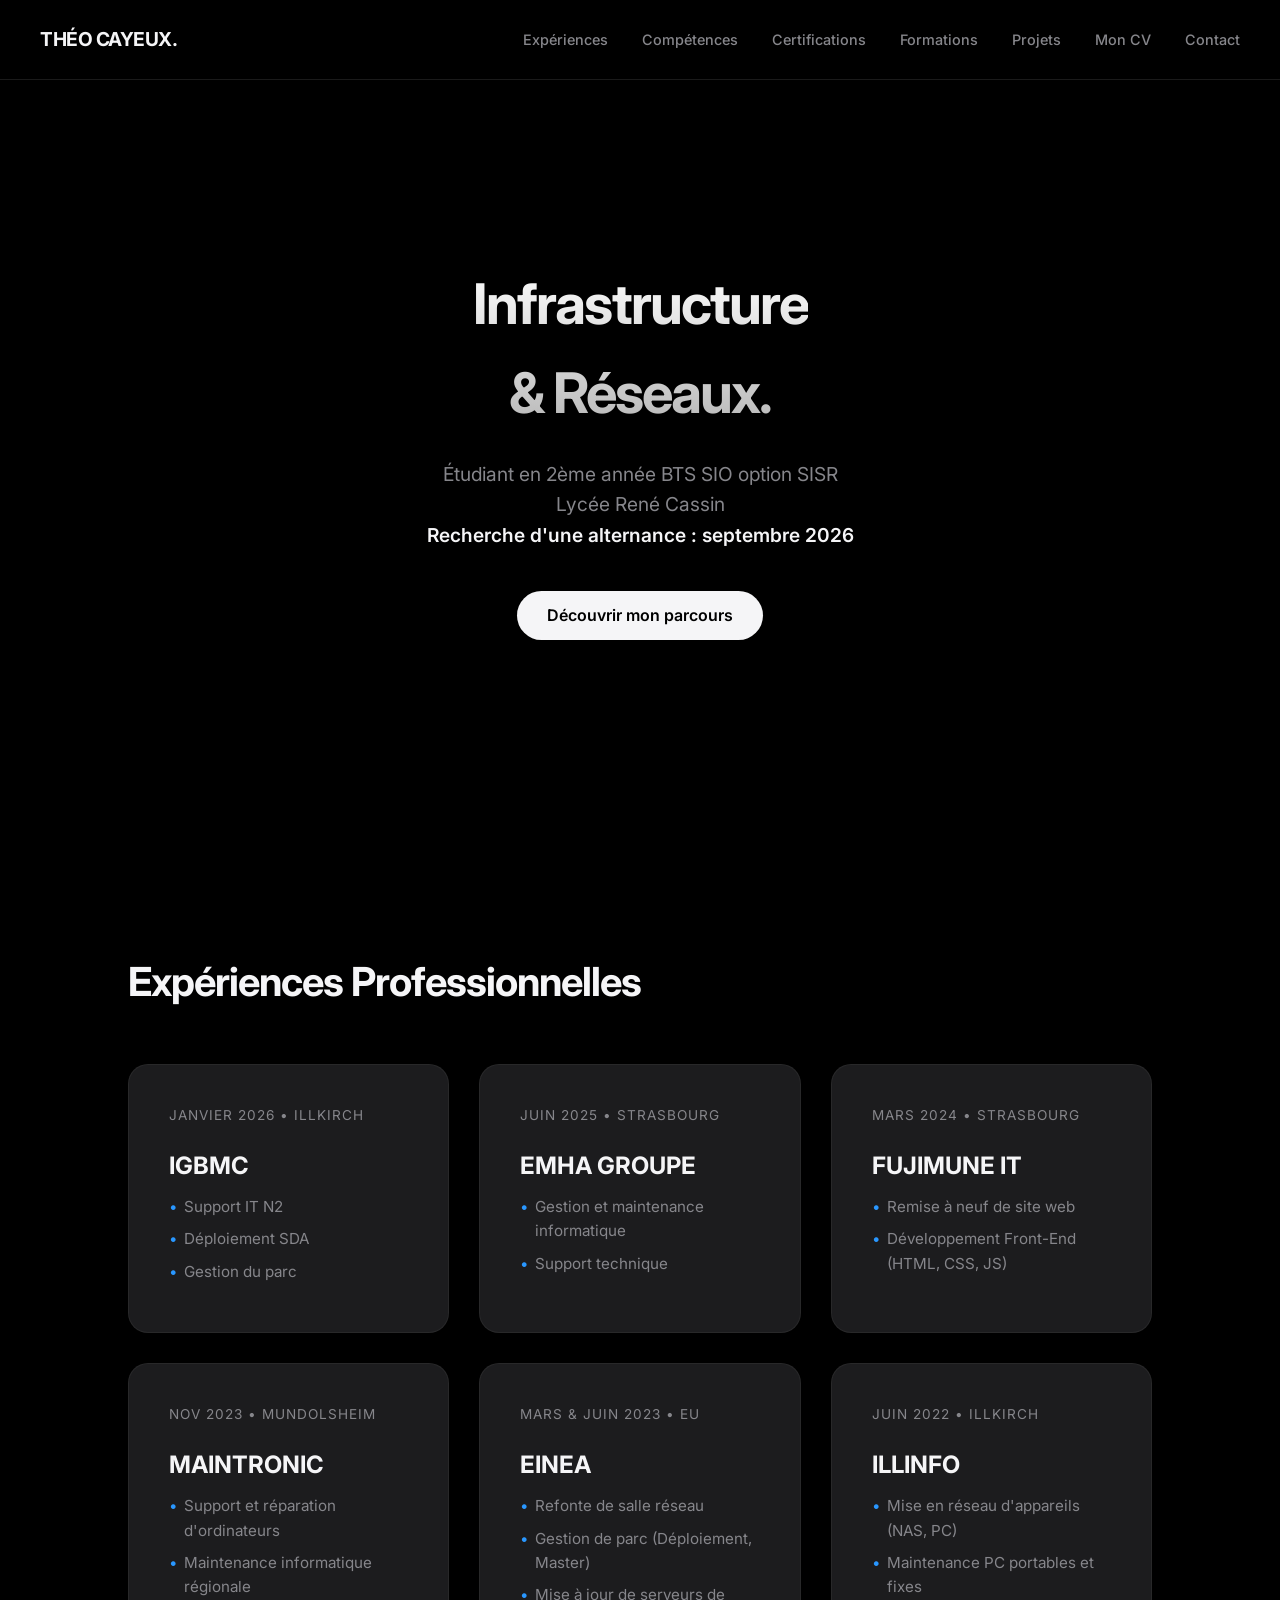
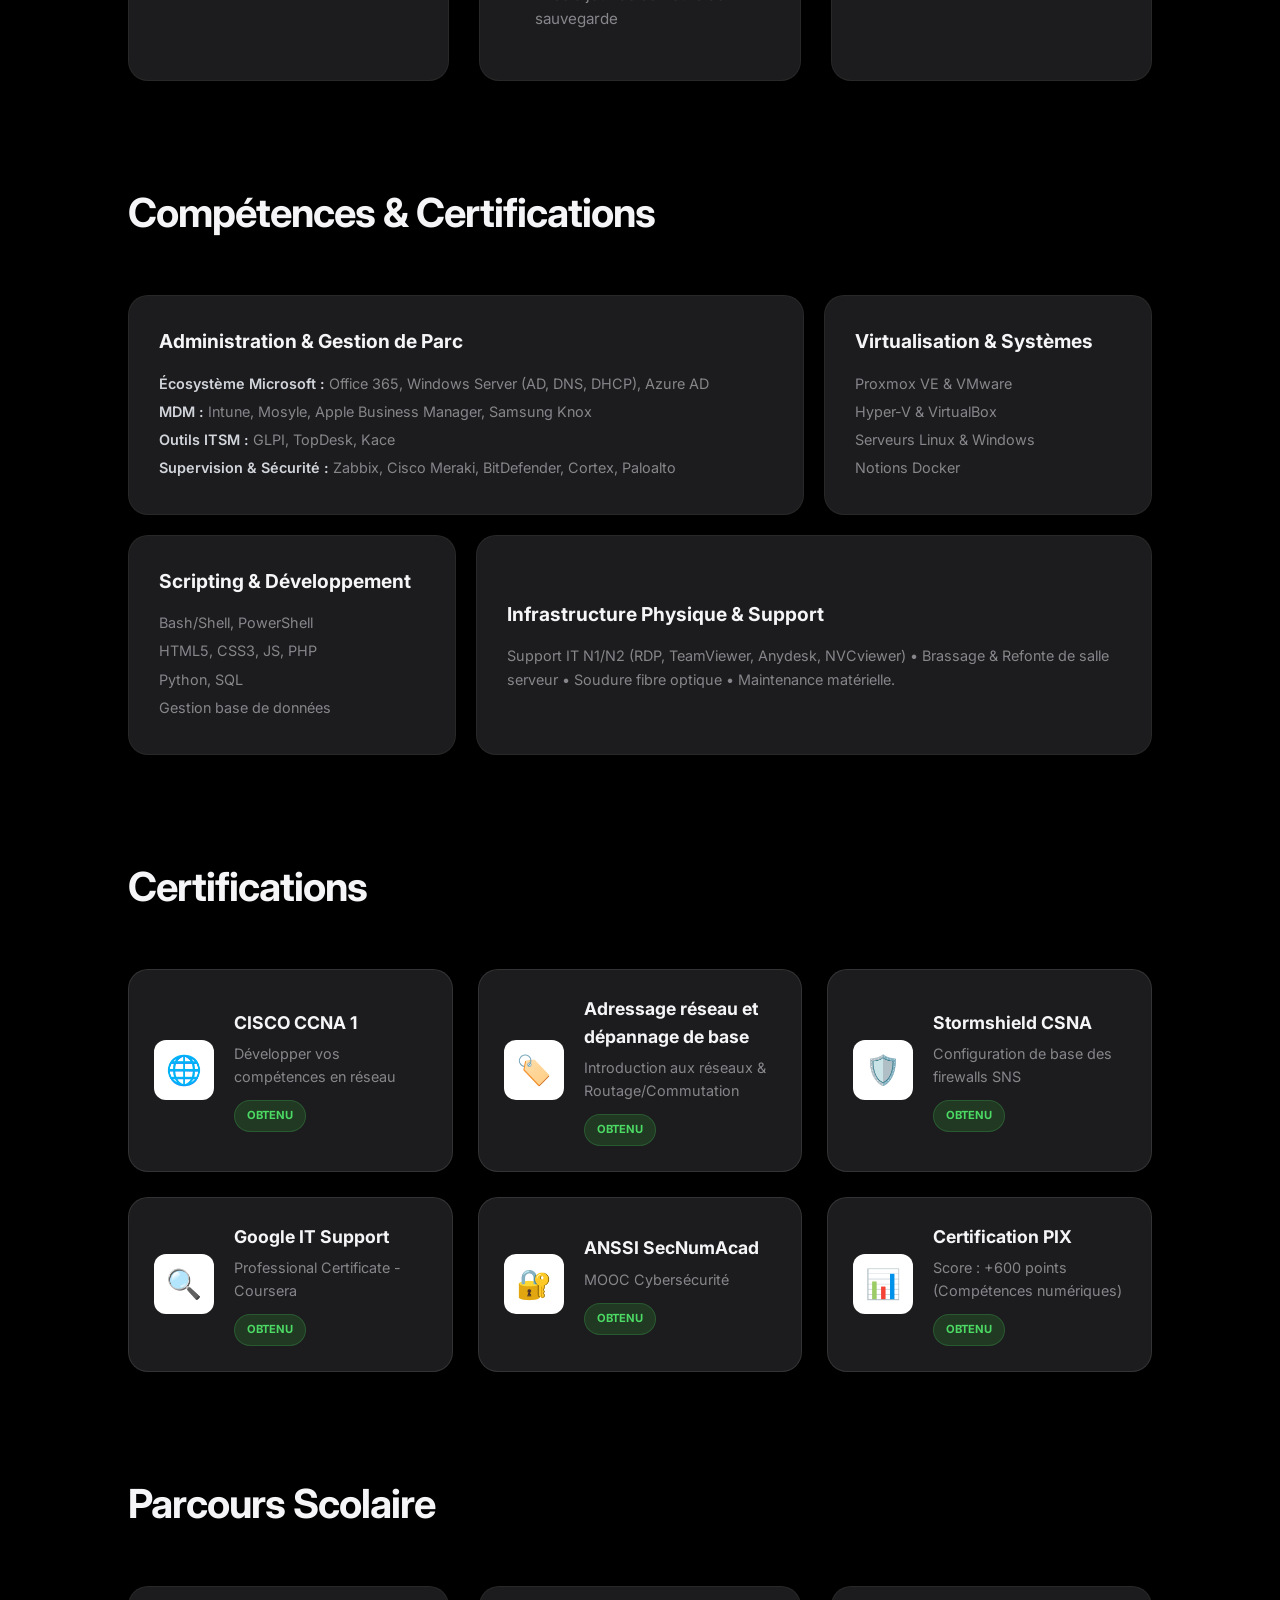
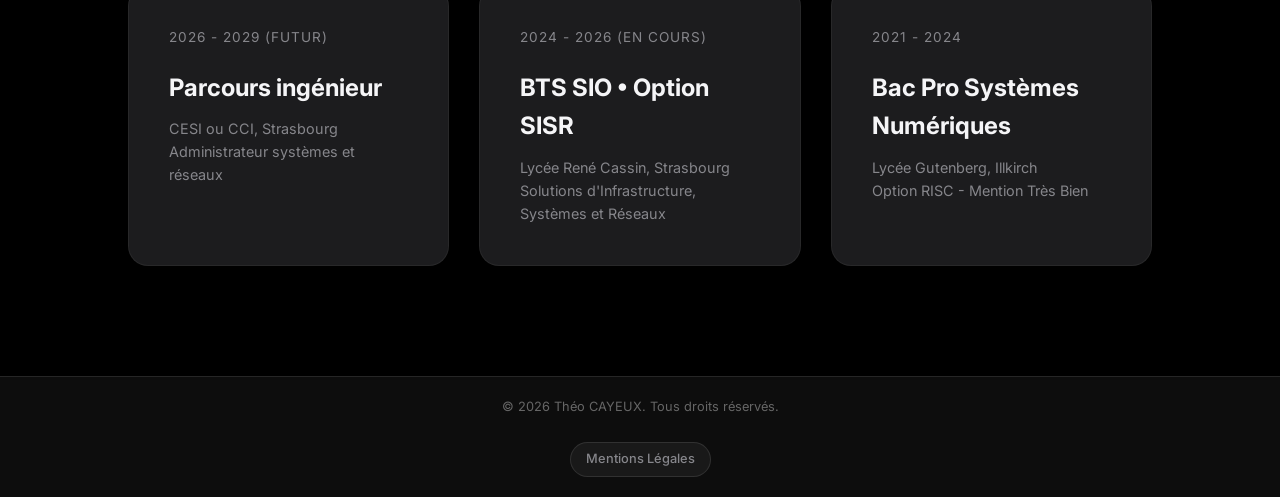
==== index.html @ 6d3ac2e1 "Merge branch 'main' of https://github.com/theocyx/theocyx" ====
<!DOCTYPE html>
<html lang="fr">
<head>
    <meta charset="utf-8">
    <meta name="viewport" content="width=device-width, initial-scale=1.0">
    <title>Théo Cayeux | Portfolio</title>
    <link rel="icon" href="data:image/svg+xml,<svg xmlns=%22http://www.w3.org/2000/svg%22 viewBox=%220 0 100 100%22><text y=%22.9em%22 font-size=%2290%22>🛠️</text></svg>">
    <link rel="stylesheet" href="style.css">
    <link href="https://fonts.googleapis.com/css2?family=Inter:wght@300;400;600;700&display=swap" rel="stylesheet">
</head>

<body>

    <nav class="navbar">
        <div class="nav-logo"><a href="https://theocyx.com/index.html">THÉO CAYEUX.</a></div>
        
        <div class="menu-toggle" onclick="toggleMenu()">
            <span></span>
            <span></span>
            <span></span>
        </div>

        <div class="nav-links">
            <a href="index.html#experience">Expériences</a>
            <a href="index.html#competences">Compétences</a>
            <a href="index.html#certifications">Certifications</a>
            <a href="index.html#formation">Formations</a>
            <a href="projets.html">Projets</a>
            <a href="cv.html">Mon CV</a>
            <a href="contact.html">Contact</a>
        </div>
    </nav>

    <header class="hero">
        <h1>Infrastructure <br>& Réseaux.</h1>
        <p>Étudiant en 2ème année BTS SIO option SISR<br>Lycée René Cassin<br>
        <span style="color: var(--text-main); font-weight: 600;">Recherche d'une alternance : septembre 2026</span></p>
        <a href="#experience" class="btn-cta">Découvrir mon parcours</a>
    </header>

    <section id="experience">
        <h2>Expériences Professionnelles</h2>
        <div class="grid-container">
            
            <div class="card">
                <span class="date">Janvier 2026 • Illkirch</span>
                <h3>IGBMC</h3>
                <ul>
                    <li>Support IT N2</li>
                    <li>Déploiement SDA</li>
                    <li>Gestion du parc</li>
                </ul>
            </div>
            
            <div class="card">
                <span class="date">Juin 2025 • Strasbourg</span>
                <h3>EMHA GROUPE</h3>
                <ul>
                    <li>Gestion et maintenance informatique</li>
                    <li>Support technique</li>
                </ul>
            </div>

            <div class="card">
                <span class="date">Mars 2024 • Strasbourg</span>
                <h3>FUJIMUNE IT</h3>
                <ul>
                    <li>Remise à neuf de site web</li>
                    <li>Développement Front-End (HTML, CSS, JS)</li>
                </ul>
            </div>

            <div class="card">
                <span class="date">Nov 2023 • Mundolsheim</span>
                <h3>MAINTRONIC</h3>
                <ul>
                    <li>Support et réparation d'ordinateurs</li>
                    <li>Maintenance informatique régionale</li>
                </ul>
            </div>

            <div class="card">
                <span class="date">Mars & Juin 2023 • Eu</span>
                <h3>EINEA</h3>
                <ul>
                    <li>Refonte de salle réseau</li>
                    <li>Gestion de parc (Déploiement, Master)</li>
                    <li>Mise à jour de serveurs de sauvegarde</li>
                </ul>
            </div>

            <div class="card">
                <span class="date">Juin 2022 • Illkirch</span>
                <h3>ILLINFO</h3>
                <ul>
                    <li>Mise en réseau d'appareils (NAS, PC)</li>
                    <li>Maintenance PC portables et fixes</li>
                </ul>
            </div>
        </div>
    </section>

    <section id="competences">
        <h2>Compétences & Certifications</h2>
        <div class="bento-grid">
            
            <div class="bento-item" style="grid-column: span 2;">
                <h4>Administration & Gestion de Parc</h4>
                <ul>
                    <li><strong>Écosystème Microsoft :</strong> Office 365, Windows Server (AD, DNS, DHCP), Azure AD</li>
                    <li><strong>MDM :</strong> Intune, Mosyle, Apple Business Manager, Samsung Knox</li>
                    <li><strong>Outils ITSM :</strong> GLPI, TopDesk, Kace</li>
                    <li><strong>Supervision & Sécurité :</strong> Zabbix, Cisco Meraki, BitDefender, Cortex, Paloalto</li>
                </ul>
            </div>

            <div class="bento-item">
                <h4>Virtualisation & Systèmes</h4>
                <ul>
                    <li>Proxmox VE & VMware</li>
                    <li>Hyper-V & VirtualBox</li>
                    <li>Serveurs Linux & Windows</li>
                    <li>Notions Docker</li>
                </ul>
            </div>

            <div class="bento-item">
                <h4>Scripting & Développement</h4>
                <ul>
                    <li>Bash/Shell, PowerShell</li>
                    <li>HTML5, CSS3, JS, PHP</li>
                    <li>Python, SQL</li>
                    <li>Gestion base de données</li>
                </ul>
            </div>

            <div class="bento-item">
                <h4>Infrastructure Physique & Support</h4>
                <p style="color: var(--text-muted); font-size: 0.9rem;">
                    Support IT N1/N2 (RDP, TeamViewer, Anydesk, NVCviewer) • Brassage & Refonte de salle serveur • Soudure fibre optique • Maintenance matérielle.
                </p>
            </div>
        </div>
    </section>
    
    <section id="certifications">
        <h2>Certifications</h2>
        
        <div class="certif-grid">

            <a href="CCNA-_Introduction.pdf" target="_blank" class="certif-card">
                <div class="certif-icon">🌐</div>
                <div class="certif-info">
                    <h4>CISCO CCNA 1</h4>
                    <p>Développer vos compétences en réseau</p>
                    <span class="badge status-done">Obtenu</span>
                </div>
            </a>

            <a href="network.pdf" target="_blank" class="certif-card">
                <div class="certif-icon">🏷️</div>
                <div class="certif-info">
                    <h4>Adressage réseau et dépannage de base</h4>
                    <p>Introduction aux réseaux & Routage/Commutation</p>
                    <span class="badge status-done">Obtenu</span>
                </div>
            </a>

            <a href="certif-stormshield.pdf" target="_blank" class="certif-card">
                <div class="certif-icon">🛡️</div>
                <div class="certif-info">
                    <h4>Stormshield CSNA</h4>
                    <p>Configuration de base des firewalls SNS</p>
                    <span class="badge status-done">Obtenu</span>
                </div>
            </a>

            <a href="certif-google.pdf" target="_blank" class="certif-card">
                <div class="certif-icon">🔍</div> 
                <div class="certif-info">
                    <h4>Google IT Support</h4>
                    <p>Professional Certificate - Coursera</p>
                    <span class="badge status-done">Obtenu</span>
                </div>
            </a>

            <a href="certif-anssi.pdf" target="_blank" class="certif-card">
                <div class="certif-icon">🔐</div> 
                <div class="certif-info">
                    <h4>ANSSI SecNumAcad</h4>
                    <p>MOOC Cybersécurité</p>
                    <span class="badge status-done">Obtenu</span>
                </div>
            </a>

            <a href="certification-pix-20240208_filigrane.pdf" target="_blank" class="certif-card">
                <div class="certif-icon">📊</div> 
                <div class="certif-info">
                    <h4>Certification PIX</h4>
                    <p>Score : +600 points (Compétences numériques)</p>
                    <span class="badge status-done">Obtenu</span>
                </div>
            </a>

        </div>
    </section>

    <section id="formation">
        <h2>Parcours Scolaire</h2> 
        <div class="grid-container">
            <div class="card">
                <span class="date">2026 - 2029 (Futur)</span>
                <h3>Parcours ingénieur</h3>
                <p style="color: #86868b; font-size: 0.9rem;">CESI ou CCI, Strasbourg <br> Administrateur systèmes et réseaux</p>
            </div>
            <div class="card">
                <span class="date">2024 - 2026 (En cours)</span>
                <h3>BTS SIO • Option SISR</h3>
                <p style="color: #86868b; font-size: 0.9rem;">Lycée René Cassin, Strasbourg <br> Solutions d'Infrastructure, Systèmes et Réseaux</p>
            </div>
            <div class="card">
                <span class="date">2021 - 2024</span>
                <h3>Bac Pro Systèmes Numériques</h3>
                <p style="color: #86868b; font-size: 0.9rem;">Lycée Gutenberg, Illkirch <br> Option RISC - Mention Très Bien</p>
            </div>
        </div>
    </section>

    <footer class="footer">
        <div class="footer-content">
            <p>&copy; 2026 Théo CAYEUX. Tous droits réservés.</p>
            <div class="footer-links">
            </div>
            <a href="#" class="btn-mentions" onclick="openModal(event)">Mentions Légales</a>
        </div>
    </footer>

    <div id="modalMentions" class="modal">
        <div class="modal-content">
            <span class="close-btn" onclick="closeModal()">&times;</span>
            
            <h2>Mentions Légales</h2>

            <div class="modal-body">
                <h3>1. Informations éditeur</h3>
                <p><strong>Théo CAYEUX</strong><br>
                Étudiant BTS SIO Option SISR<br>
                Lycée René Cassin, Strasbourg</p>

                <h3>2. Hébergement</h3>
                <p>Ce portfolio est hébergé sur <strong>GitHub Pages</strong>.<br>
                GitHub Inc., 88 Market Street, San Francisco, CA 94105, USA.</p>

                <h3>3. Contact</h3>
                <div class="email-box">
                    <a href="mailto:cayeuxtheo@gmail.com">cayeuxtheo@gmail.com</a>
                </div>

                <h3>4. Directeur de la publication</h3>
                <p>Théo CAYEUX</p>

                <h3>5. URL du site</h3>
                <p><a href="https://theocyx.com" target="_blank">https://theocyx.com</a></p>

                <h3>6. Propriété intellectuelle</h3>
                <p>Tous les contenus de ce portfolio sont la propriété exclusive de Théo CAYEUX.</p>

                <h3>7. Données personnelles</h3>
                <p>Aucune donnée personnelle n'est collectée.</p>
				
				<h3>8. Responsabilité</h3>
                <p>Les liens externes ouvrant vers d'autres sites ne sont pas sous la responsabilité de l'auteur. Le contenu est mis à jour régulièrement mais l'auteur ne peut être tenu responsable d'éventuelles erreurs.</p>
            </div>
            
            <div class="modal-footer-text">
                © 2026 Théo CAYEUX
            </div>
        </div>
    </div>

    <script>
        // --- 1. GESTION DU MENU BURGER ---
        function toggleMenu() {
            const navLinks = document.querySelector('.nav-links');
            navLinks.classList.toggle('active');
        }

        // --- 2. DEFILEMENT FLUIDE (SMOOTH SCROLL) ---
        document.querySelectorAll('a[href^="#"]').forEach(anchor => {
            anchor.addEventListener('click', function (e) {
                e.preventDefault();
                const targetId = this.getAttribute('href');
                const targetSection = document.querySelector(targetId);

                if (targetSection) {
                    const navLinks = document.querySelector('.nav-links');
                    if (navLinks.classList.contains('active')) {
                        navLinks.classList.remove('active');
                    }
                    const offsetTop = targetSection.offsetTop - 80;
                    window.scrollTo({
                        top: offsetTop,
                        behavior: 'smooth'
                    });
                }
            });
        });

        // --- 3. GESTION DE LA MODALE MENTIONS LÉGALES ---
        const modal = document.getElementById("modalMentions");

        function openModal(e) {
            if(e) e.preventDefault();
            modal.style.display = "flex"; // Force l'affichage
            setTimeout(() => { modal.classList.add('active'); }, 10);
            document.body.style.overflow = 'hidden'; // Bloque le scroll arrière-plan
        }

        function closeModal() {
            modal.classList.remove('active');
            setTimeout(() => {
                modal.style.display = "none";
                document.body.style.overflow = 'auto'; // Réactive le scroll
            }, 300);
        }

        // Fermer si on clique en dehors
        window.onclick = function(event) {
            if (event.target == modal) {
                closeModal();
            }
        }
    </script>

</body>
</html>
---- style.css ----
/* =========================================
   VARIABLES & CONFIGURATION
   ========================================= */
:root {
    --bg-color: #000000;
    --card-bg: #1c1c1e;
    --text-main: #f5f5f7;
    --text-muted: #86868b;
    --accent: #2997ff; /* Bleu Apple */
    --hover-bg: #2c2c2e;
    --font-stack: 'Inter', -apple-system, BlinkMacSystemFont, "Segoe UI", Roboto, Helvetica, Arial, sans-serif;
    --navbar-height: 80px;
}

/* Scroll fluide */
html {
    scroll-behavior: smooth;
}

/* Ajustement pour ne pas cacher les titres sous le menu */
section {
    scroll-margin-top: 100px;
}

/* =========================================
   RESET & BASES
   ========================================= */
* {
    margin: 0;
    padding: 0;
    box-sizing: border-box;
}

body {
    background-color: var(--bg-color);
    color: var(--text-main);
    font-family: var(--font-stack);
    line-height: 1.6;
    overflow-x: hidden;
    -webkit-font-smoothing: antialiased;
}

a { text-decoration: none; color: inherit; transition: color 0.3s; }
ul { list-style: none; }

/* =========================================
   NAVIGATION (Glassmorphism)
   ========================================= */
.navbar {
    position: fixed;
    top: 0;
    width: 100%;
    height: var(--navbar-height);
    padding: 0 40px;
    display: flex;
    justify-content: space-between;
    align-items: center;
    background: rgba(0, 0, 0, 0.7);
    backdrop-filter: blur(20px);
    -webkit-backdrop-filter: blur(20px);
    z-index: 1000;
    border-bottom: 1px solid rgba(255,255,255,0.1);
}

.nav-logo { font-weight: 700; font-size: 1.2rem; letter-spacing: -0.5px; }

.nav-links a { 
    margin-left: 30px; 
    color: var(--text-muted); 
    font-size: 0.9rem; 
    font-weight: 500; 
}
.nav-links a:hover { color: var(--text-main); }

/* Menu Burger (Mobile) */
.menu-toggle {
    display: none; 
    flex-direction: column;
    cursor: pointer;
    gap: 6px;
}

.menu-toggle span {
    width: 25px;
    height: 3px;
    background-color: var(--text-main);
    border-radius: 2px;
}

/* =========================================
   HERO SECTION
   ========================================= */
.hero {
    height: 100vh;
    display: flex;
    flex-direction: column;
    justify-content: center;
    align-items: center;
    text-align: center;
    padding: 0 20px;
    animation: fadeIn 1.5s ease-out;
}

.hero h1 {
    font-size: 3.5rem;
    font-weight: 700;
    letter-spacing: -2px;
    margin-bottom: 20px;
    background: linear-gradient(180deg, #fff, #b4b4b4);
    -webkit-background-clip: text;
    -webkit-text-fill-color: transparent;
}

.hero p {
    font-size: 1.2rem;
    color: var(--text-muted);
    max-width: 600px;
    margin-bottom: 40px;
}

.btn-cta {
    display: inline-block;
    padding: 12px 30px;
    background-color: var(--text-main);
    color: var(--bg-color);
    border-radius: 30px;
    font-weight: 600;
    transition: transform 0.2s, box-shadow 0.2s;
}

.btn-cta:hover { 
    transform: scale(1.05); 
    box-shadow: 0 0 20px rgba(255,255,255,0.3); 
}

/* =========================================
   SECTIONS & CARTES GÉNÉRALES
   ========================================= */
section {
    padding: 50px 10%;
    max-width: 1400px;
    margin: 0 auto;
}

section h2 {
    font-size: 2.5rem;
    margin-bottom: 50px;
    letter-spacing: -1px;
}

/* Grille Standard */
.grid-container {
    display: grid;
    grid-template-columns: repeat(auto-fit, minmax(300px, 1fr));
    gap: 30px;
}

/* Style de Carte Standard */
.card {
    background-color: var(--card-bg);
    padding: 40px;
    border-radius: 20px;
    transition: transform 0.3s ease, background-color 0.3s;
    border: 1px solid rgba(255,255,255,0.05);
}

.card:hover {
    transform: translateY(-5px);
    background-color: var(--hover-bg);
}

.card h3 { font-size: 1.5rem; margin-bottom: 10px; }
.card .date { 
    font-size: 0.85rem; 
    color: var(--text-muted); 
    text-transform: uppercase; 
    letter-spacing: 1px; 
    margin-bottom: 20px; 
    display: block; 
}

.card ul li { 
    color: var(--text-muted); 
    margin-bottom: 8px; 
    font-size: 0.95rem; 
    padding-left: 15px; 
    position: relative; 
}
.card ul li::before { 
    content: "•"; 
    position: absolute; 
    left: 0; 
    color: var(--accent); 
}

/* =========================================
   BENTO GRID (COMPÉTENCES) - CORRIGÉ
   ========================================= */
.bento-grid {
    display: grid;
    grid-template-columns: repeat(3, 1fr); /* Grille de 3 colonnes */
    gap: 20px;
}

.bento-item {
    background: var(--card-bg);
    padding: 30px;
    border-radius: 20px;
    display: flex;
    flex-direction: column;
    justify-content: center;
    border: 1px solid rgba(255,255,255,0.05);
    transition: transform 0.3s ease, background-color 0.3s;
}

/* Distribution en quinconce pour éviter les trous sur PC */
.bento-item:nth-child(1) { grid-column: span 2; } /* Ligne 1 : 2 colonnes */
.bento-item:nth-child(2) { grid-column: span 1; } /* Ligne 1 : 1 colonne */
.bento-item:nth-child(3) { grid-column: span 1; } /* Ligne 2 : 1 colonne */
.bento-item:nth-child(4) { grid-column: span 2; } /* Ligne 2 : 2 colonnes */

.bento-item:hover {
    transform: translateY(-5px);
    background-color: var(--hover-bg);
}

.bento-item h4 { 
    color: var(--text-main); 
    margin-bottom: 15px; 
    font-size: 1.2rem; 
}

.bento-item ul li { 
    color: var(--text-muted); 
    font-size: 0.9rem; 
    margin-bottom: 5px; 
}

/* Style des mots en gras (labels) dans la liste */
.bento-item ul li strong {
    color: #d1d5db; /* Gris très clair pour contraster */
    font-weight: 600;
}

.bento-item p { 
    color: var(--text-muted); 
    font-size: 0.9rem; 
    margin: 0; 
}

/* =========================================
   RESPONSIVE (MOBILE & TABLETTE)
   ========================================= */
@keyframes fadeIn {
    from { opacity: 0; transform: translateY(20px); }
    to { opacity: 1; transform: translateY(0); }
}

/* Ajustement intermédiaire pour les tablettes */
@media (max-width: 900px) {
    .bento-grid { grid-template-columns: repeat(2, 1fr); }
    /* Sur tablette, les blocs larges prennent 2 colonnes, les petits 1 */
    .bento-item:nth-child(1),
    .bento-item:nth-child(4) { grid-column: span 2; }
    .bento-item:nth-child(2),
    .bento-item:nth-child(3) { grid-column: span 1; }
}

/* Format pour les téléphones */
@media (max-width: 768px) {
    .hero h1 { font-size: 2.5rem; }
    
    .menu-toggle { display: flex; }
    
    .nav-links {
        display: flex;
        flex-direction: column;
        position: absolute;
        top: var(--navbar-height);
        left: 0;
        width: 100%;
        background: rgba(0, 0, 0, 0.95);
        backdrop-filter: blur(20px);
        padding: 20px 0;
        gap: 25px;
        transform: translateY(-200%);
        transition: transform 0.4s ease;
        border-bottom: 1px solid rgba(255,255,255,0.1);
    }
    
    .nav-links.active { transform: translateY(0); }
    
    .nav-links a { margin-left: 0; width: 100%; text-align: center; display: block; }
    
    .navbar { padding: 0 20px; }

    /* Forcer tous les blocs bento à prendre 1 seule colonne sur mobile */
    .bento-grid { grid-template-columns: 1fr; }
    .bento-item,
    .bento-item:nth-child(n) { grid-column: span 1 !important; }
}

/* =========================================
   SECTION CERTIFICATIONS (Style Corrigé)
   ========================================= */
.certif-grid {
    display: grid;
    grid-template-columns: repeat(auto-fit, minmax(300px, 1fr));
    gap: 25px;
}

/* Carte Certification */
.certif-card {
    background-color: var(--card-bg);
    border: 1px solid rgba(255, 255, 255, 0.1);
    border-radius: 20px;
    padding: 25px;
    display: flex;
    align-items: center;
    gap: 20px;
    text-decoration: none;
    color: var(--text-main) !important; /* Force le blanc */
    transition: transform 0.3s ease, background-color 0.3s;
}

.certif-card:hover {
    transform: translateY(-5px);
    background-color: var(--hover-bg);
    border-color: rgba(255, 255, 255, 0.3);
}

/* Icône sur fond blanc */
.certif-icon {
    background-color: #ffffff;
    width: 60px;
    height: 60px;
    min-width: 60px;
    display: flex;
    align-items: center;
    justify-content: center;
    border-radius: 12px;
    font-size: 1.8rem;
}

.certif-info { flex: 1; }

.certif-card h4 {
    margin: 0 0 5px 0;
    font-size: 1.1rem;
    font-weight: 700;
    color: var(--text-main);
}

.certif-card p {
    margin: 0 0 12px 0;
    font-size: 0.9rem;
    color: var(--text-muted);
}

/* Badge Vert */
.badge {
    font-size: 0.7rem;
    font-weight: 700;
    padding: 6px 12px;
    border-radius: 20px;
    text-transform: uppercase;
    display: inline-block;
}

.status-done {
    background: rgba(46, 125, 50, 0.3);
    color: #4cd964;
    border: 1px solid rgba(76, 217, 100, 0.2);
}

/* =========================================
   FOOTER (PIED DE PAGE COMPACT)
   ========================================= */
.footer {
    width: 100%;
    background-color: #0d0d0d;
    padding: 20px 0; /* Réduit de 40px à 20px pour affiner la bande */
    text-align: center;
    border-top: 1px solid rgba(255, 255, 255, 0.1);
    margin-top: 60px; /* Un peu moins d'espace avant le footer aussi */
    position: relative;
    z-index: 10;
}

.footer-content {
    max-width: 1200px;
    margin: 0 auto;
    display: flex;
    flex-direction: column; /* Garde les éléments l'un sous l'autre */
    align-items: center;
    gap: 10px; /* Réduit l'espace entre le texte et les liens */
}

.footer p { 
    color: #666; /* Texte un peu plus discret */
    font-size: 0.8rem; /* Texte légèrement plus petit */
    margin: 0; 
}

.footer-links {
    display: flex;
    align-items: center;
    justify-content: center;
    gap: 15px;
}

/* Ajustement du bouton Mentions Légales pour qu'il soit plus petit */
.btn-mentions {
    display: inline-block;
    padding: 6px 15px; /* Bouton plus fin */
    background-color: rgba(255, 255, 255, 0.05);
    color: var(--text-muted);
    border: 1px solid rgba(255, 255, 255, 0.1);
    border-radius: 20px;
    font-weight: 500;
    font-size: 0.8rem; /* Texte du bouton plus petit */
    text-decoration: none;
    transition: all 0.3s ease;
    margin-top: 5px; /* Moins d'espace au-dessus du bouton */
}

.btn-mentions:hover {
    background-color: var(--hover-bg);
    color: var(--text-main);
    border-color: rgba(255, 255, 255, 0.3);
}
/* =========================================
   MODALE (MENTIONS LÉGALES)
   ========================================= */
.modal {
    display: none; /* Caché par défaut */
    position: fixed;
    z-index: 2000;
    left: 0;
    top: 0;
    width: 100%;
    height: 100%;
    background-color: rgba(0, 0, 0, 0.7);
    backdrop-filter: blur(5px);
    align-items: center;
    justify-content: center;
    opacity: 0;
    transition: opacity 0.3s ease;
}

.modal.active { opacity: 1; }

.modal-content {
    background-color: #151517;
    width: 90%;
    max-width: 600px;
    max-height: 85vh;
    border-radius: 16px;
    padding: 30px;
    position: relative;
    box-shadow: 0 20px 50px rgba(0,0,0,0.5);
    border: 1px solid rgba(255,255,255,0.1);
    display: flex;
    flex-direction: column;
    transform: translateY(20px);
    transition: transform 0.3s ease;
}

.modal.active .modal-content { transform: translateY(0); }

.close-btn {
    position: absolute;
    top: 15px;
    right: 20px;
    color: #888;
    font-size: 28px;
    cursor: pointer;
}
.close-btn:hover { color: #fff; }

.modal-content h2 {
    color: #fff;
    border-bottom: 1px solid rgba(255,255,255,0.1);
    padding-bottom: 15px;
    margin-bottom: 0;
}

.modal-body {
    overflow-y: auto;
    padding-right: 10px;
    margin-top: 20px;
}

.modal-body h3 { color: #fff; margin-top: 20px; font-size: 1rem; }
.modal-body p { color: #a1a1a6; font-size: 0.9rem; margin-bottom: 10px; }

.email-box {
    background-color: #2c2c2e;
    padding: 10px 15px;
    border-radius: 8px;
    display: inline-block;
    margin: 5px 0;
    border: 1px solid rgba(255,255,255,0.1);
}
.email-box a { color: #fff; }

.modal-footer-text {
    margin-top: 20px;
    text-align: center;
    font-size: 0.75rem;
    color: #555;
    border-top: 1px solid rgba(255,255,255,0.1);
    padding-top: 15px;
}

/* =========================================
   RESPONSIVE (MOBILE)
   ========================================= */
@keyframes fadeIn {
    from { opacity: 0; transform: translateY(20px); }
    to { opacity: 1; transform: translateY(0); }
}

@media (max-width: 768px) {
    .hero h1 { font-size: 2.5rem; }
    
    .menu-toggle { display: flex; }
    
    .nav-links {
        display: flex;
        flex-direction: column;
        position: absolute;
        top: var(--navbar-height);
        left: 0;
        width: 100%;
        background: rgba(0, 0, 0, 0.95);
        backdrop-filter: blur(20px);
        padding: 20px 0;
        gap: 25px;
        transform: translateY(-200%);
        transition: transform 0.4s ease;
        border-bottom: 1px solid rgba(255,255,255,0.1);
    }
    
    .nav-links.active { transform: translateY(0); }
    
    .nav-links a { margin-left: 0; width: 100%; text-align: center; display: block; }
    
    .bento-grid { grid-template-columns: 1fr; }
    .bento-item { grid-column: span 1 !important; }
    
    .navbar { padding: 0 20px; }
}
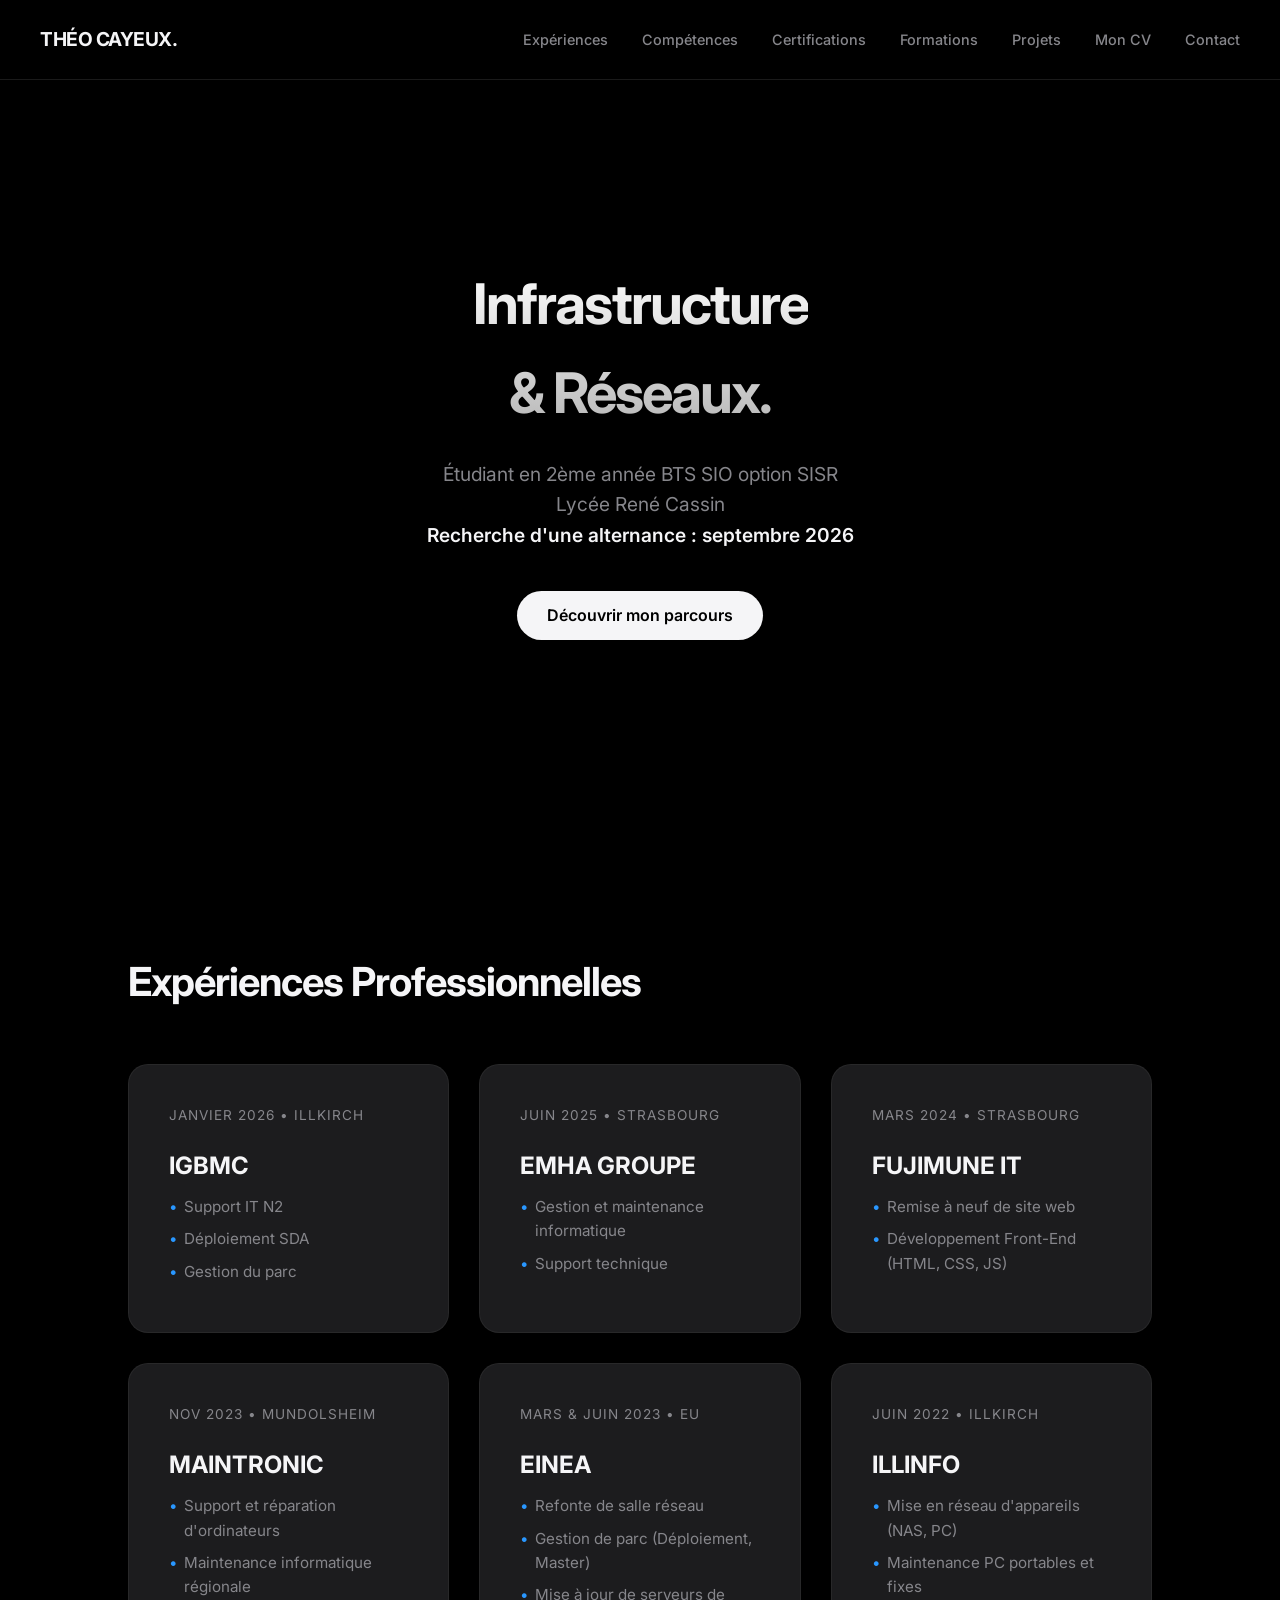
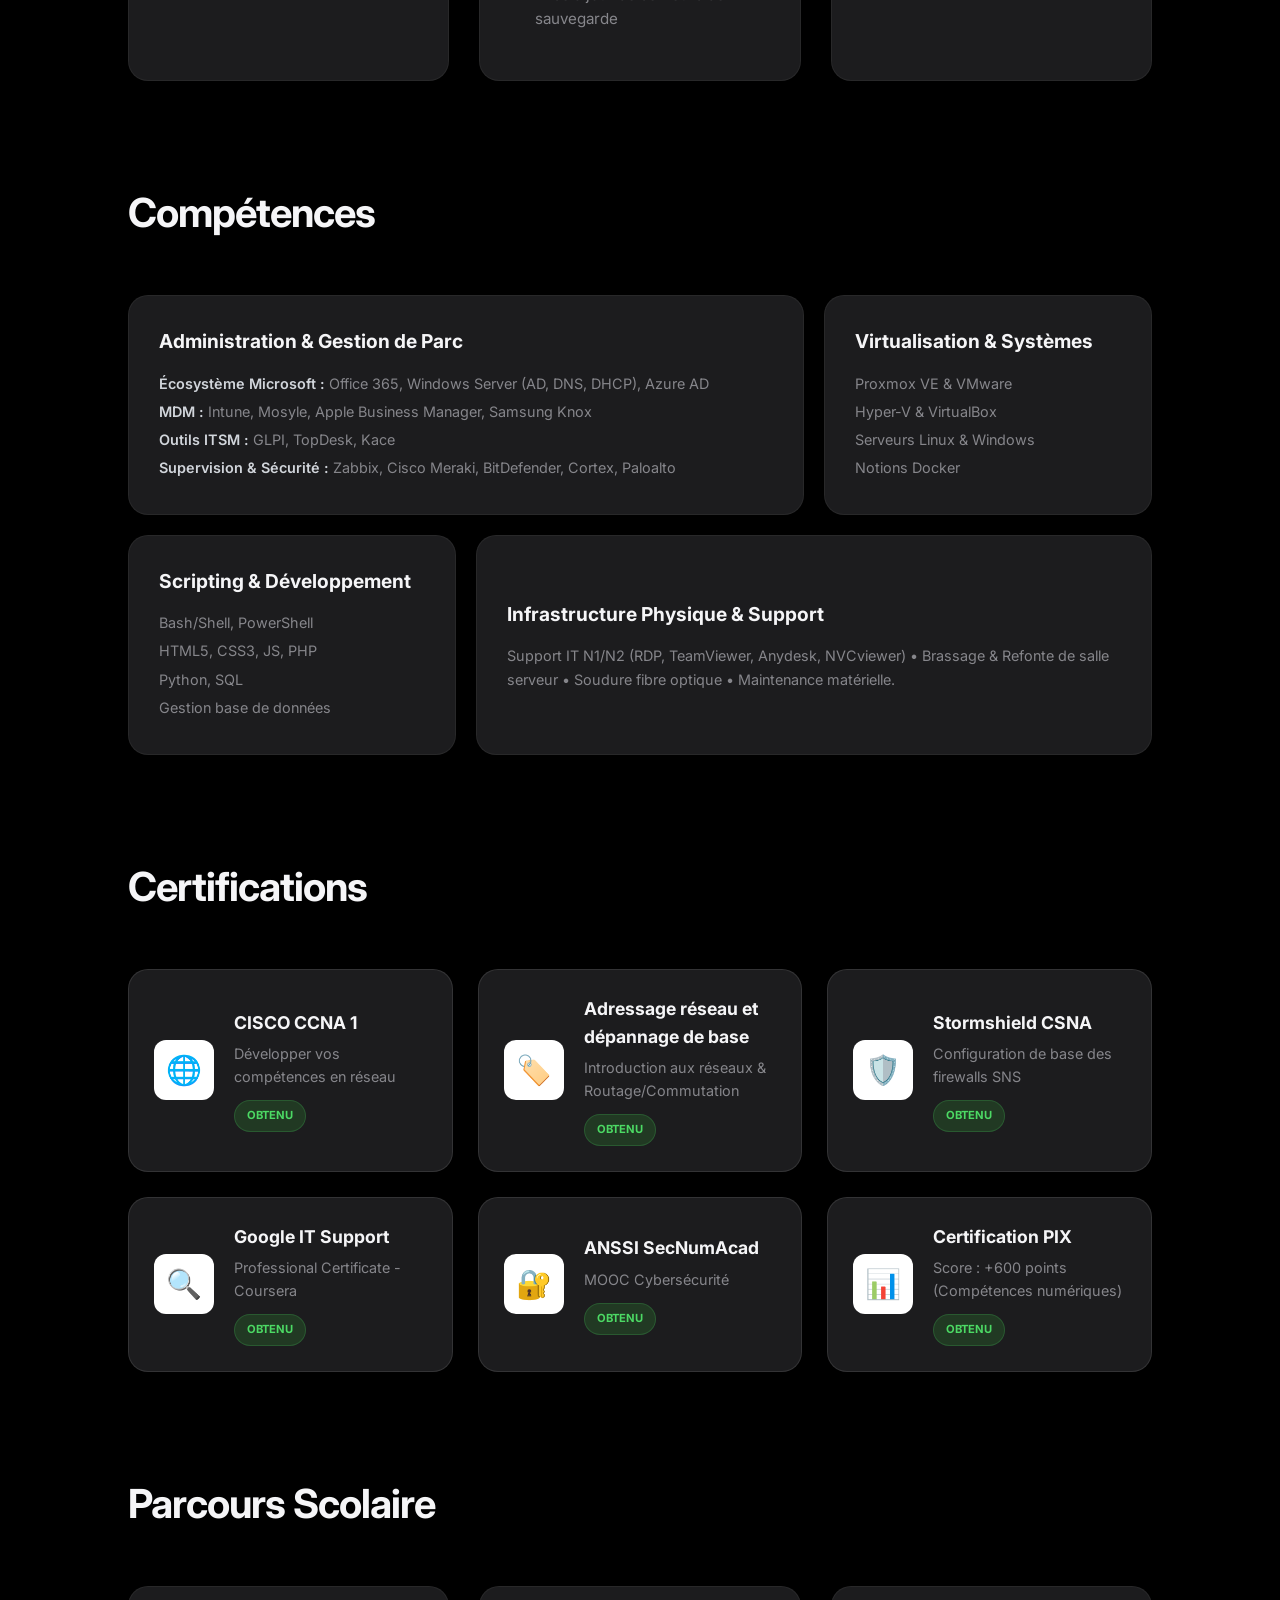
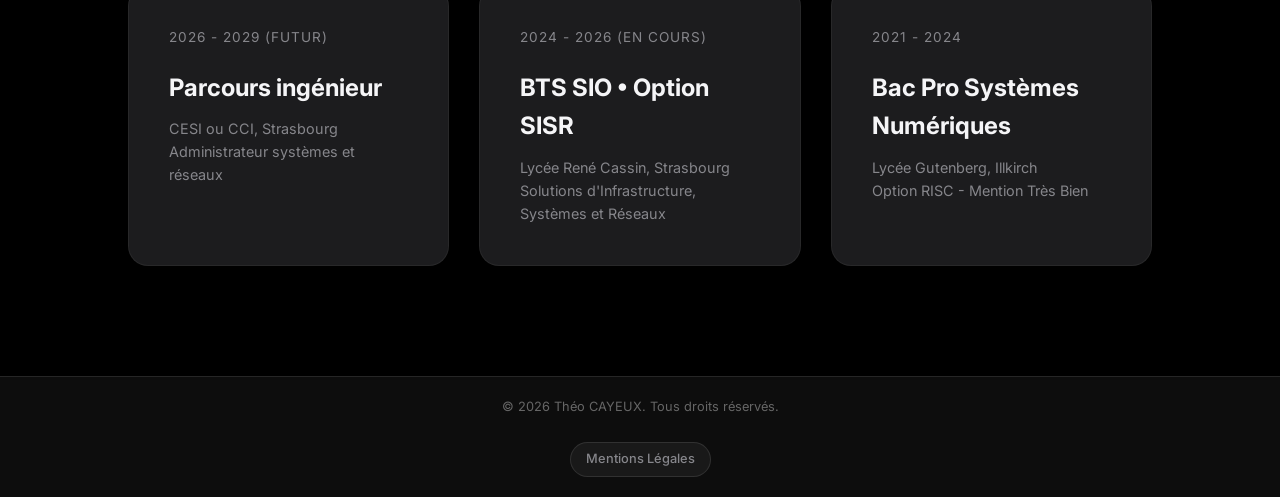
==== commit 45a3ae27: "Update index.html" ====
--- a/index.html
+++ b/index.html
@@ -101,7 +101,7 @@
     </section>
 
     <section id="competences">
-        <h2>Compétences & Certifications</h2>
+        <h2>Compétences</h2>
         <div class="bento-grid">
             
             <div class="bento-item" style="grid-column: span 2;">
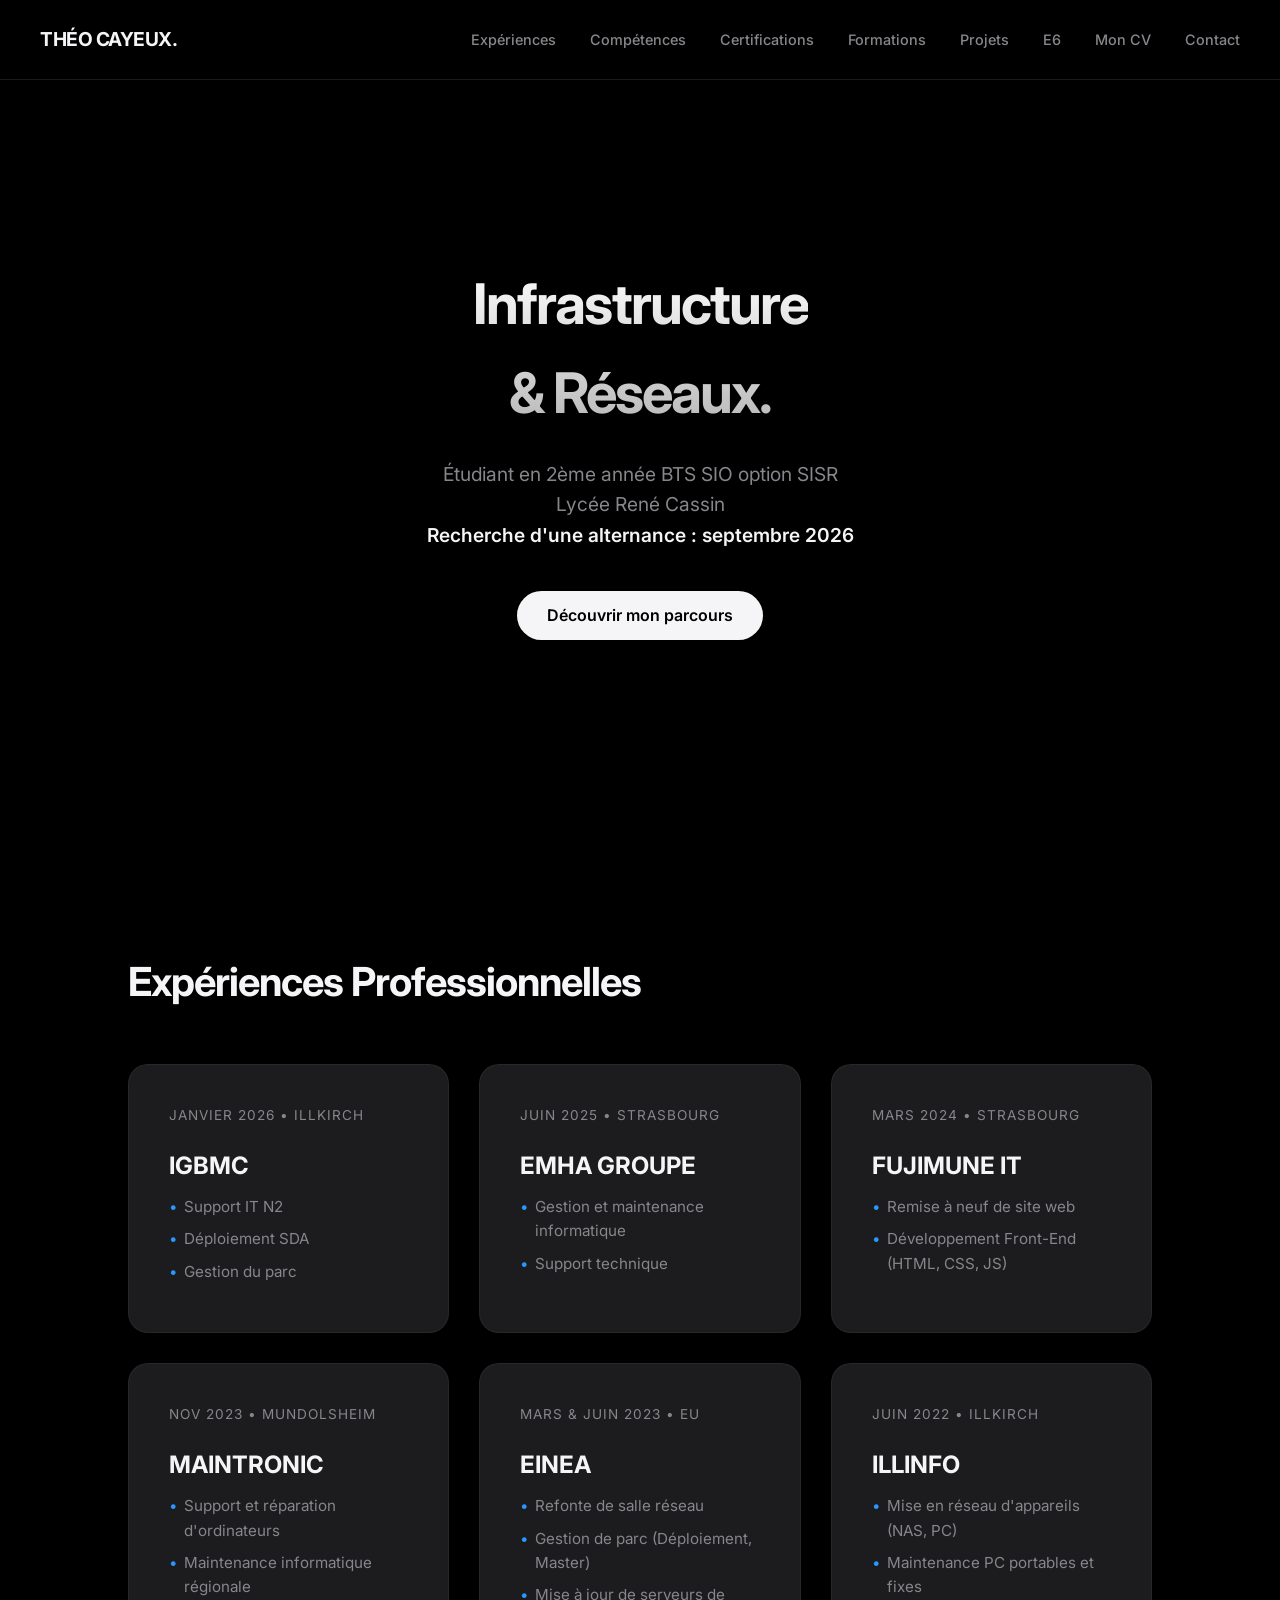
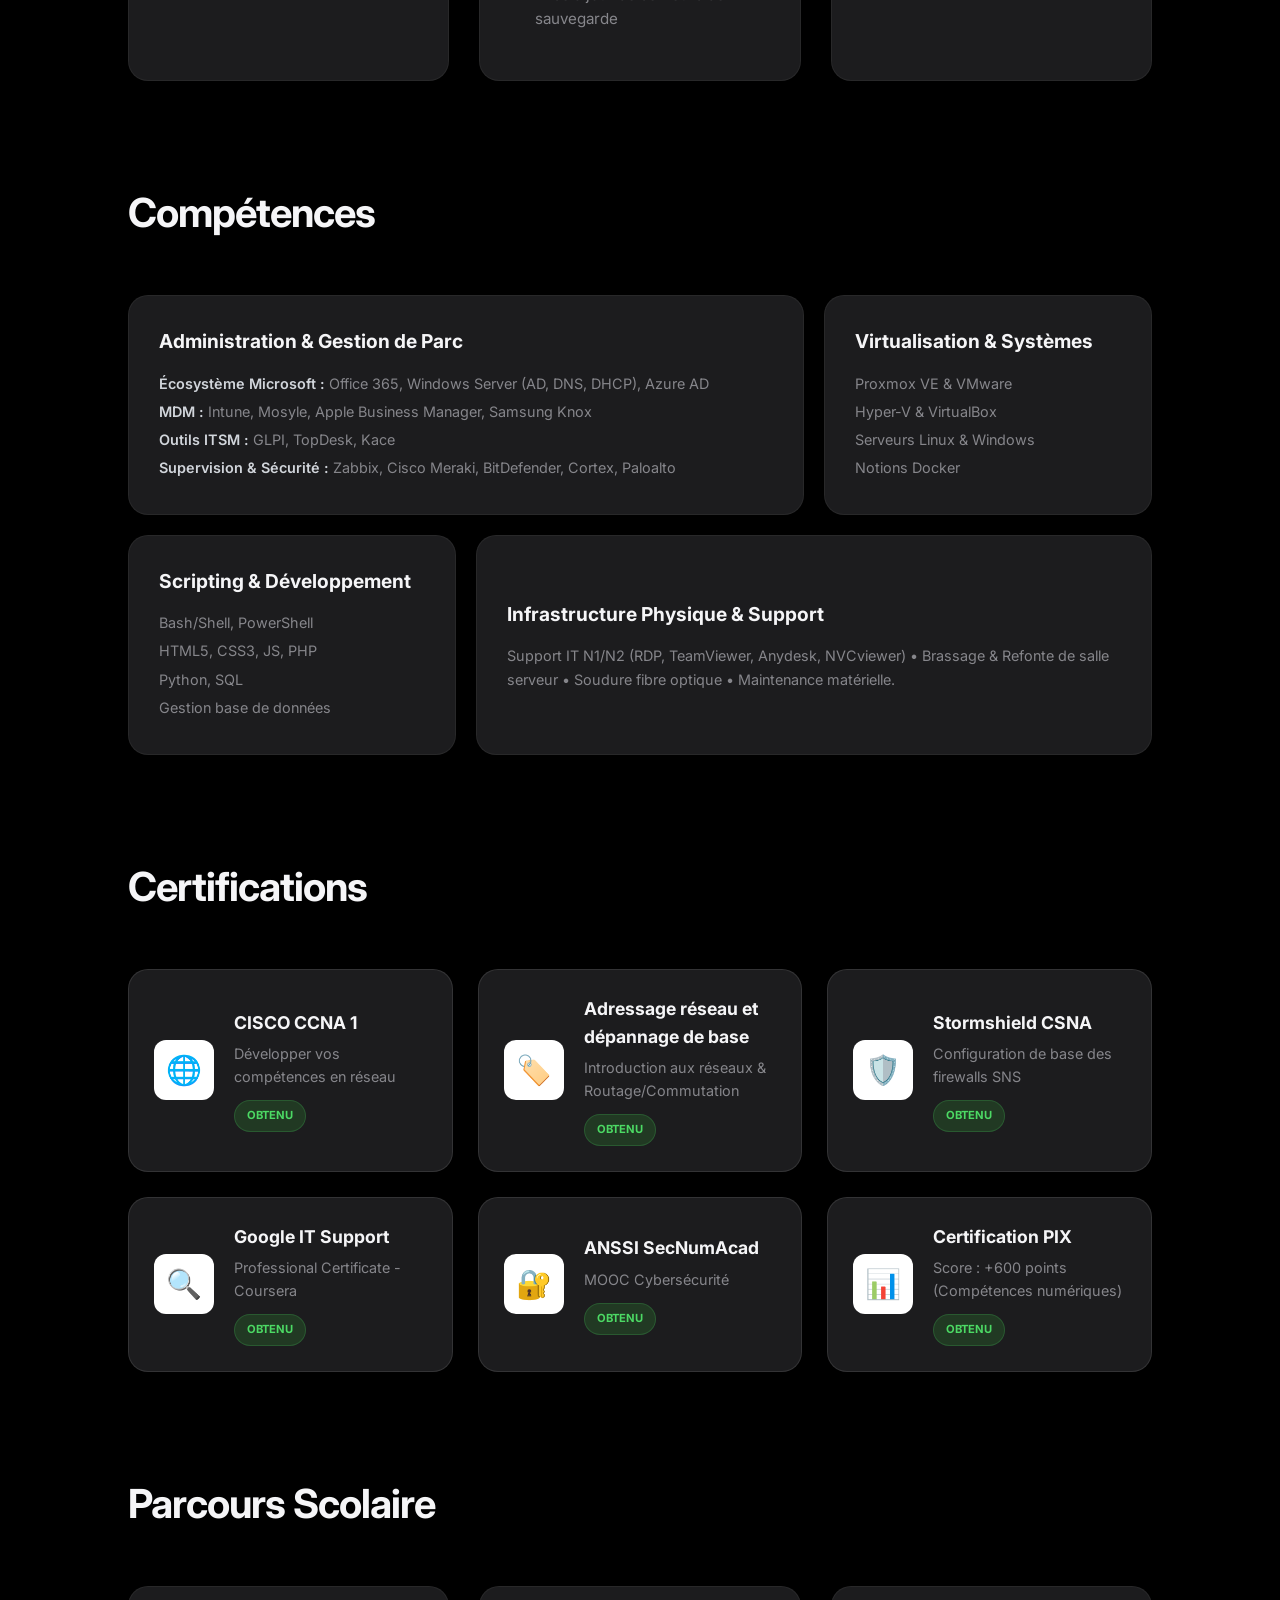
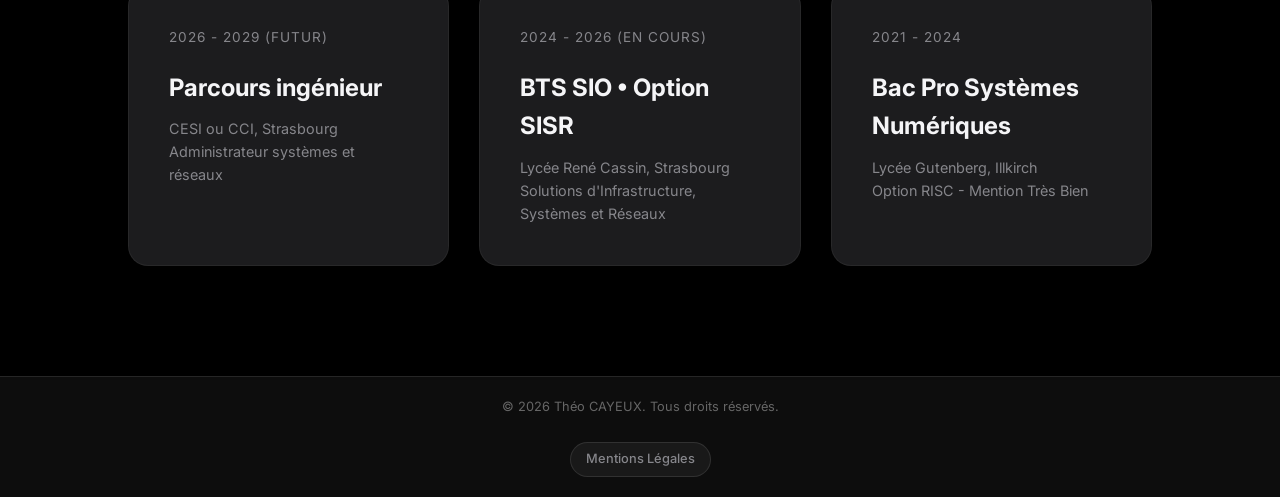
==== commit 4b558585: "Update index.html" ====
--- a/index.html
+++ b/index.html
@@ -26,6 +26,7 @@
             <a href="index.html#certifications">Certifications</a>
             <a href="index.html#formation">Formations</a>
             <a href="projets.html">Projets</a>
+			<a href="epreuve.html">E6</a>
             <a href="cv.html">Mon CV</a>
             <a href="contact.html">Contact</a>
         </div>
--- a/style.css
+++ b/style.css
@@ -550,4 +550,271 @@
     .bento-item { grid-column: span 1 !important; }
     
     .navbar { padding: 0 20px; }
-}+}
+
+/* =========================================
+   PAGE ÉPREUVES (PROJETS E6) - AJOUTS
+   ========================================= */
+
+/* --- Hero Section spécifique aux projets --- */
+.hero-section {
+    padding-top: 150px; /* Compense la navbar fixe */
+    padding-bottom: 50px;
+    text-align: center;
+    animation: fadeIn 1.5s ease-out;
+}
+
+.hero-section .hero-title {
+    font-size: 3rem;
+    font-weight: 700;
+    letter-spacing: -1.5px;
+    margin-bottom: 20px;
+    background: linear-gradient(180deg, #fff, #b4b4b4);
+    -webkit-background-clip: text;
+    -webkit-text-fill-color: transparent;
+}
+
+.hero-section .lead {
+    font-size: 1.2rem;
+    color: var(--text-main);
+    max-width: 800px;
+    margin: 0 auto 15px auto;
+}
+
+.hero-section .lead-muted {
+    color: var(--text-muted);
+    font-size: 1.05rem;
+    max-width: 750px;
+    margin: 0 auto 30px auto;
+}
+
+/* --- Typographie de section --- */
+.eyebrow {
+    color: var(--accent);
+    font-weight: 700;
+    text-transform: uppercase;
+    letter-spacing: 1px;
+    font-size: 0.85rem;
+    margin-bottom: 10px;
+    display: block;
+}
+
+.section-intro {
+    color: var(--text-muted);
+    font-size: 1.1rem;
+    max-width: 800px;
+    margin-bottom: 40px;
+}
+
+.section-divider {
+    border-top: 1px solid rgba(255, 255, 255, 0.05);
+    padding-top: 80px;
+}
+
+/* --- Tags (Technologies) --- */
+.tag-row {
+    display: flex;
+    flex-wrap: wrap;
+    gap: 10px;
+    justify-content: center;
+    margin-top: 30px;
+}
+
+.tag {
+    background-color: rgba(41, 151, 255, 0.1); /* Fond bleu transparent */
+    color: var(--accent);
+    border: 1px solid rgba(41, 151, 255, 0.3);
+    padding: 6px 16px;
+    border-radius: 30px;
+    font-size: 0.85rem;
+    font-weight: 600;
+    letter-spacing: 0.5px;
+}
+
+/* --- Grilles Spécifiques (KPI, Zones, Services) --- */
+.kpi-grid {
+    display: grid;
+    grid-template-columns: repeat(auto-fit, minmax(200px, 1fr));
+    gap: 20px;
+    margin-bottom: 40px;
+}
+
+.zone-grid {
+    display: grid;
+    grid-template-columns: repeat(auto-fit, minmax(260px, 1fr));
+    gap: 25px;
+    margin-bottom: 40px;
+}
+
+.service-grid, .host-grid {
+    display: grid;
+    grid-template-columns: repeat(auto-fit, minmax(300px, 1fr));
+    gap: 30px;
+    margin-bottom: 40px;
+}
+
+/* --- Cartes des projets (Héritent du style de base) --- */
+.kpi-card, .zone-card, .service-card, .host-card {
+    background-color: var(--card-bg);
+    border: 1px solid rgba(255, 255, 255, 0.05);
+    border-radius: 20px;
+    padding: 30px;
+    transition: transform 0.3s ease, background-color 0.3s;
+}
+
+.kpi-card:hover, .zone-card:hover, .service-card:hover, .host-card:hover {
+    transform: translateY(-5px);
+    background-color: var(--hover-bg);
+    border-color: rgba(255, 255, 255, 0.1);
+}
+
+/* --- Détails KPI --- */
+.kpi-value {
+    display: block;
+    font-size: 3.5rem;
+    font-weight: 700;
+    color: var(--accent);
+    line-height: 1;
+    margin-bottom: 10px;
+    letter-spacing: -2px;
+}
+
+.kpi-label {
+    color: var(--text-muted);
+    font-size: 0.95rem;
+    font-weight: 500;
+}
+
+/* --- Détails Zones & Hôtes --- */
+.zone-name, .host-name {
+    color: var(--text-main);
+    font-weight: 700;
+    font-size: 1.3rem;
+    margin-bottom: 5px;
+}
+
+.zone-card h3 {
+    font-size: 1.1rem;
+    margin-bottom: 15px;
+    color: #fff;
+}
+
+.zone-address, .host-ip {
+    font-family: 'SFMono-Regular', Consolas, "Liberation Mono", Menlo, monospace;
+    background-color: rgba(0, 0, 0, 0.5);
+    color: var(--accent);
+    padding: 4px 10px;
+    border-radius: 8px;
+    font-size: 0.85rem;
+    display: inline-block;
+    margin-bottom: 15px;
+    border: 1px solid rgba(255, 255, 255, 0.05);
+}
+
+.host-os {
+    color: var(--text-muted);
+    font-size: 0.85rem;
+    margin-bottom: 15px;
+    text-transform: uppercase;
+    letter-spacing: 1px;
+}
+
+.host-role {
+    font-size: 0.95rem;
+    color: var(--text-muted);
+}
+
+/* --- Détails Services --- */
+.service-type {
+    display: inline-block;
+    background-color: rgba(255, 255, 255, 0.05);
+    color: var(--text-main);
+    padding: 4px 12px;
+    border-radius: 8px;
+    font-size: 0.75rem;
+    text-transform: uppercase;
+    margin-bottom: 15px;
+    font-weight: 600;
+    letter-spacing: 1px;
+}
+
+.service-card h3 {
+    font-size: 1.25rem;
+    margin-bottom: 15px;
+}
+
+.service-card p {
+    color: var(--text-muted);
+    font-size: 0.95rem;
+    margin-bottom: 20px;
+}
+
+/* Listes dans les cartes (Bullet points Apple-style) */
+.detail-list li {
+    color: var(--text-muted);
+    margin-bottom: 8px;
+    font-size: 0.9rem;
+    padding-left: 15px;
+    position: relative;
+}
+
+.detail-list li::before {
+    content: "•";
+    position: absolute;
+    left: 0;
+    color: var(--accent);
+}
+
+/* --- Panneau Topologie (Architecture réseau) --- */
+.topology-panel {
+    background-color: var(--card-bg);
+    border: 1px solid rgba(255, 255, 255, 0.05);
+    border-radius: 20px;
+    padding: 40px;
+    margin-bottom: 50px;
+}
+
+.flow-track {
+    display: grid;
+    grid-template-columns: repeat(auto-fit, minmax(200px, 1fr));
+    gap: 20px;
+    position: relative;
+}
+
+.flow-node {
+    background-color: var(--bg-color);
+    border: 1px solid rgba(255, 255, 255, 0.1);
+    padding: 25px;
+    border-radius: 16px;
+    position: relative;
+    transition: transform 0.3s;
+}
+
+.flow-node:hover {
+    transform: translateY(-5px);
+}
+
+.flow-node--core {
+    border-color: var(--accent);
+    box-shadow: 0 0 30px rgba(41, 151, 255, 0.1); /* Léger glow bleu */
+}
+
+.flow-zone {
+    font-size: 0.75rem;
+    text-transform: uppercase;
+    font-weight: 700;
+    color: var(--accent);
+    margin-bottom: 10px;
+    letter-spacing: 1px;
+}
+
+.flow-node h3 {
+    margin-bottom: 10px;
+    font-size: 1.15rem;
+    color: var(--text-main);
+}
+
+.flow-node p {
+    font-size: 0.85rem;
+    color: var(--text-muted);
+}
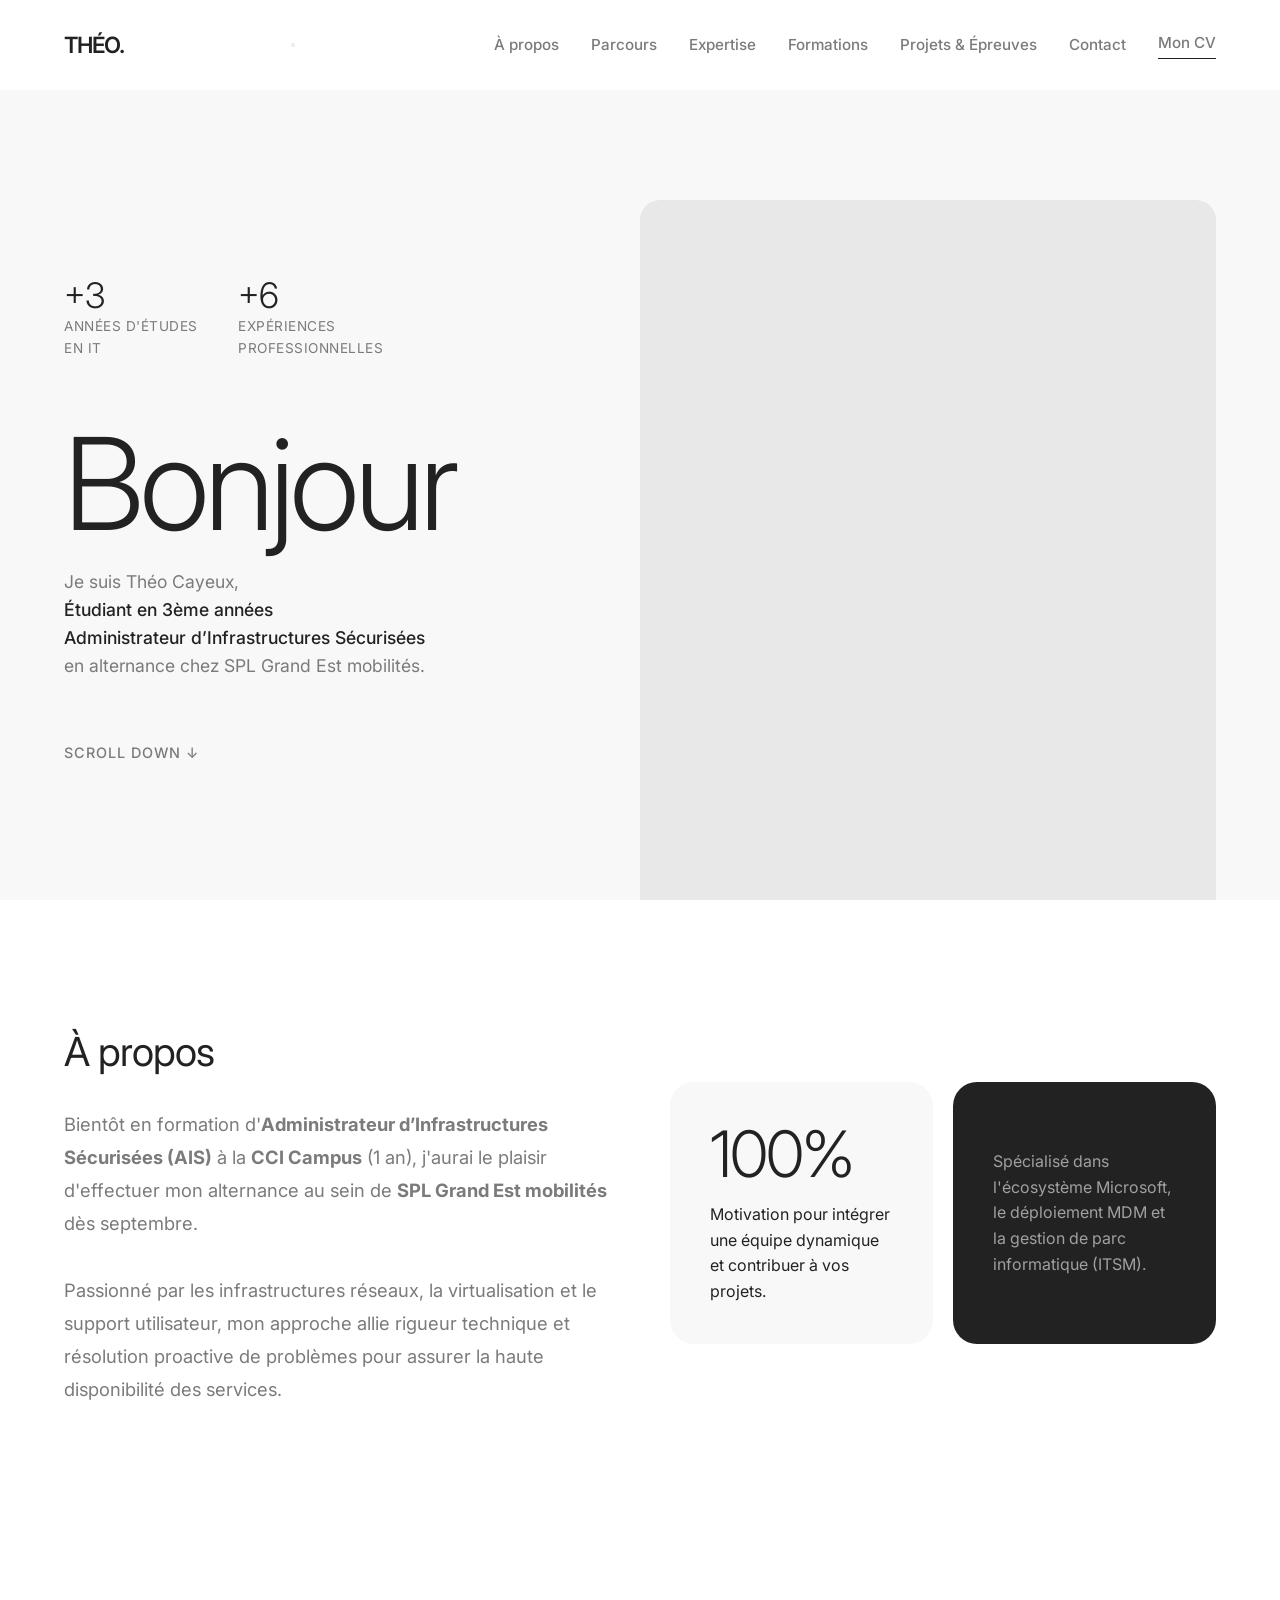
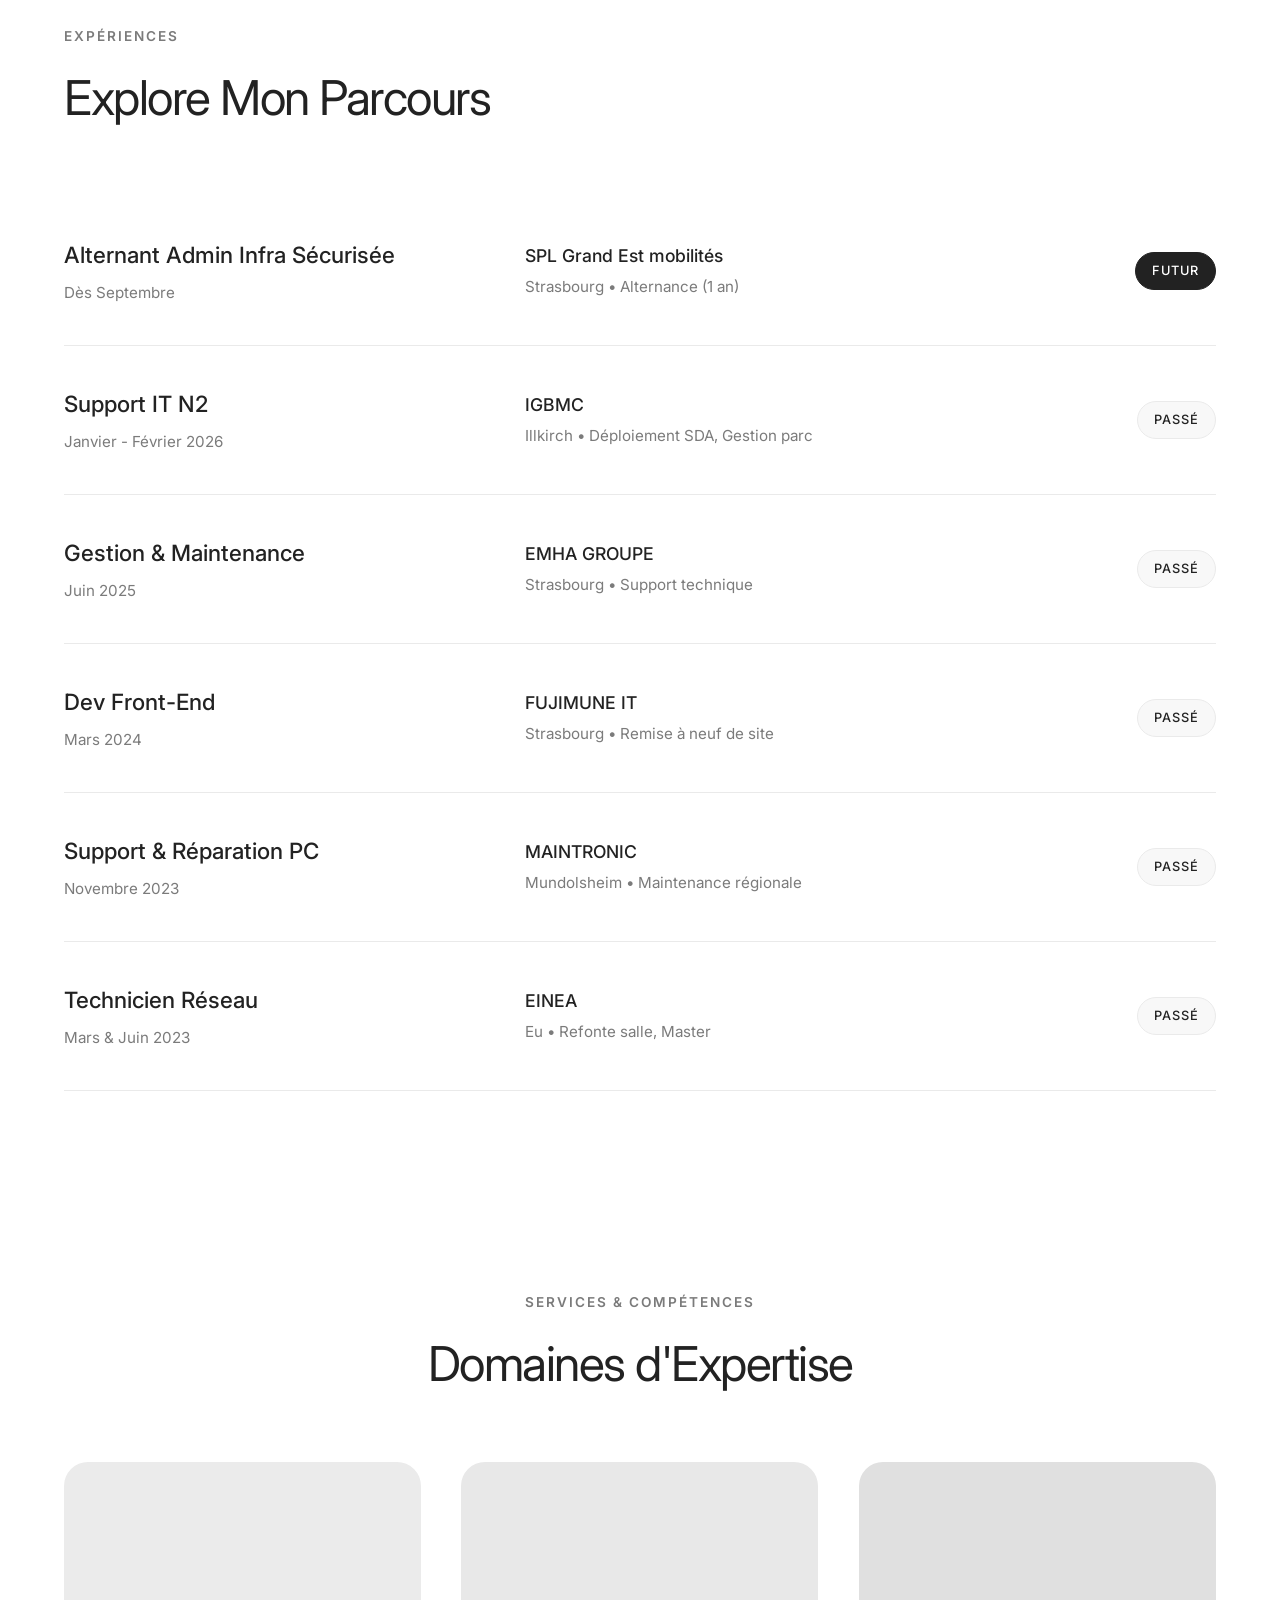
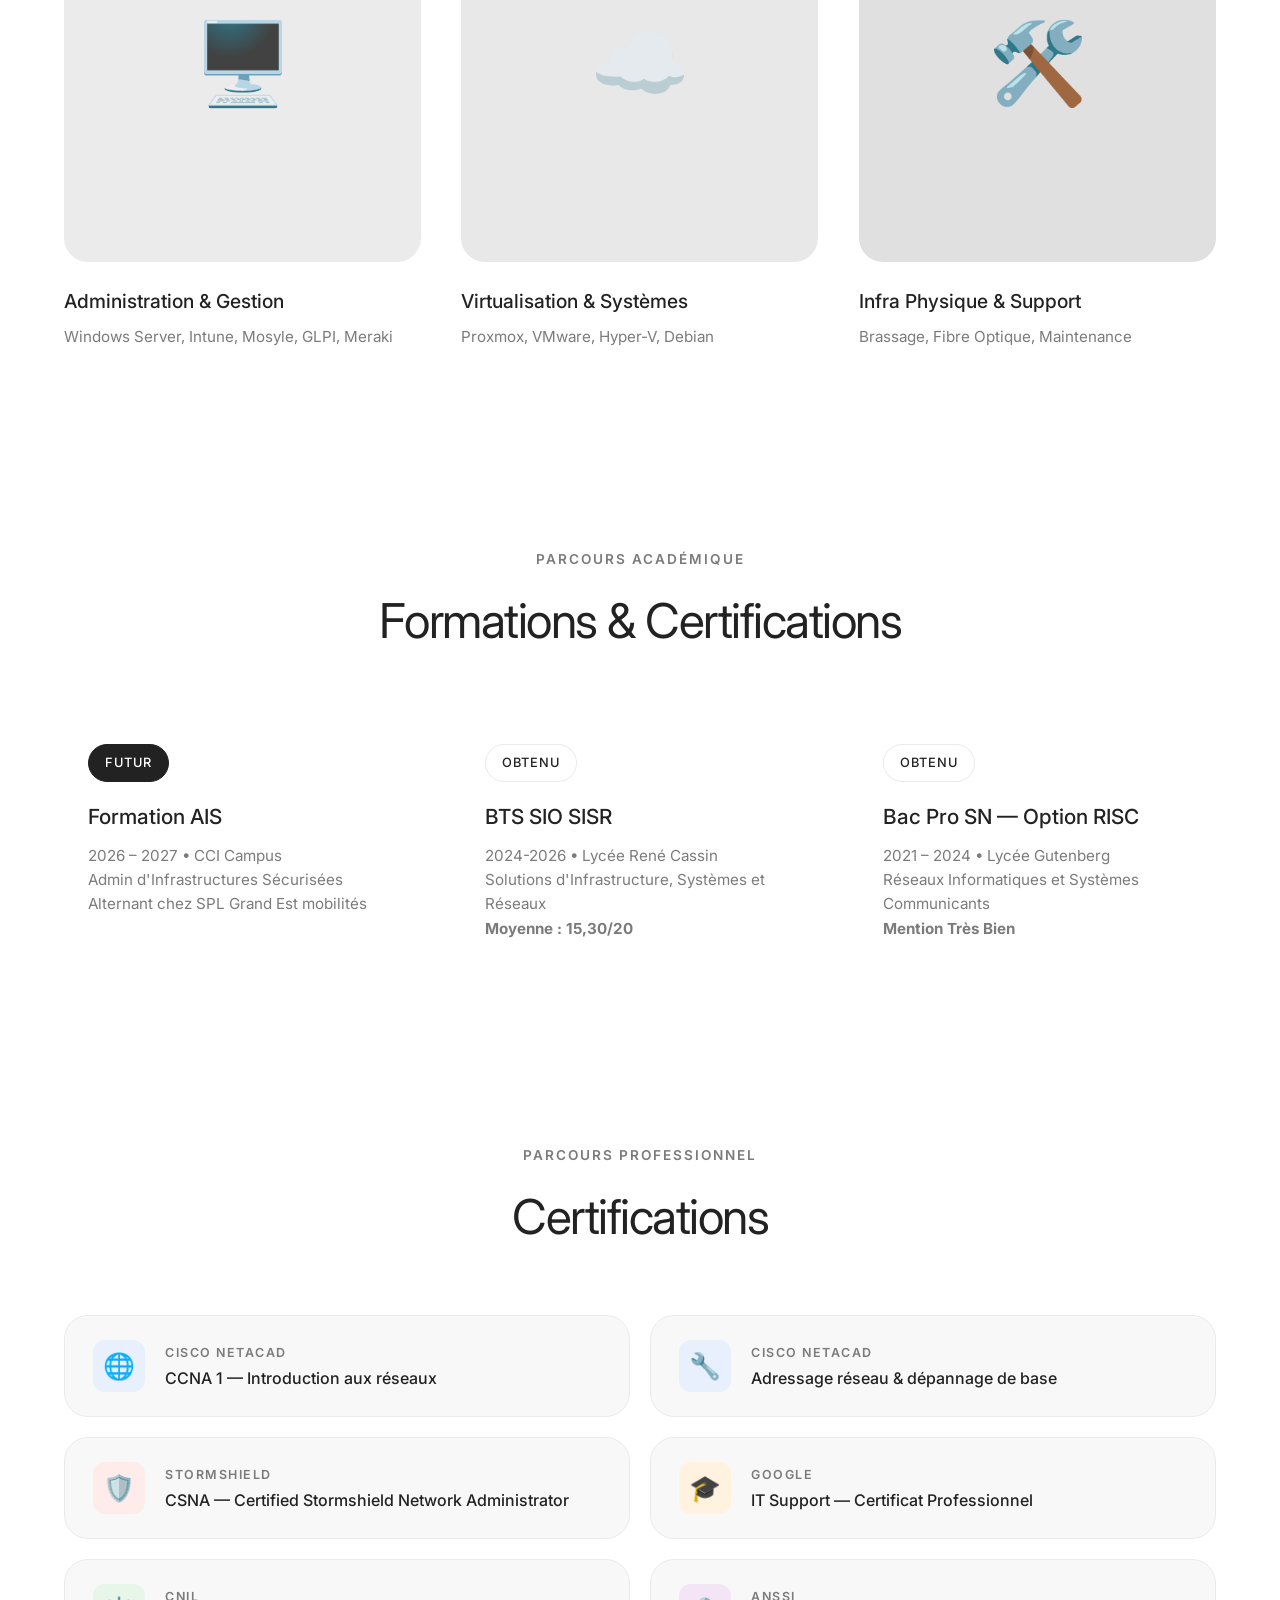
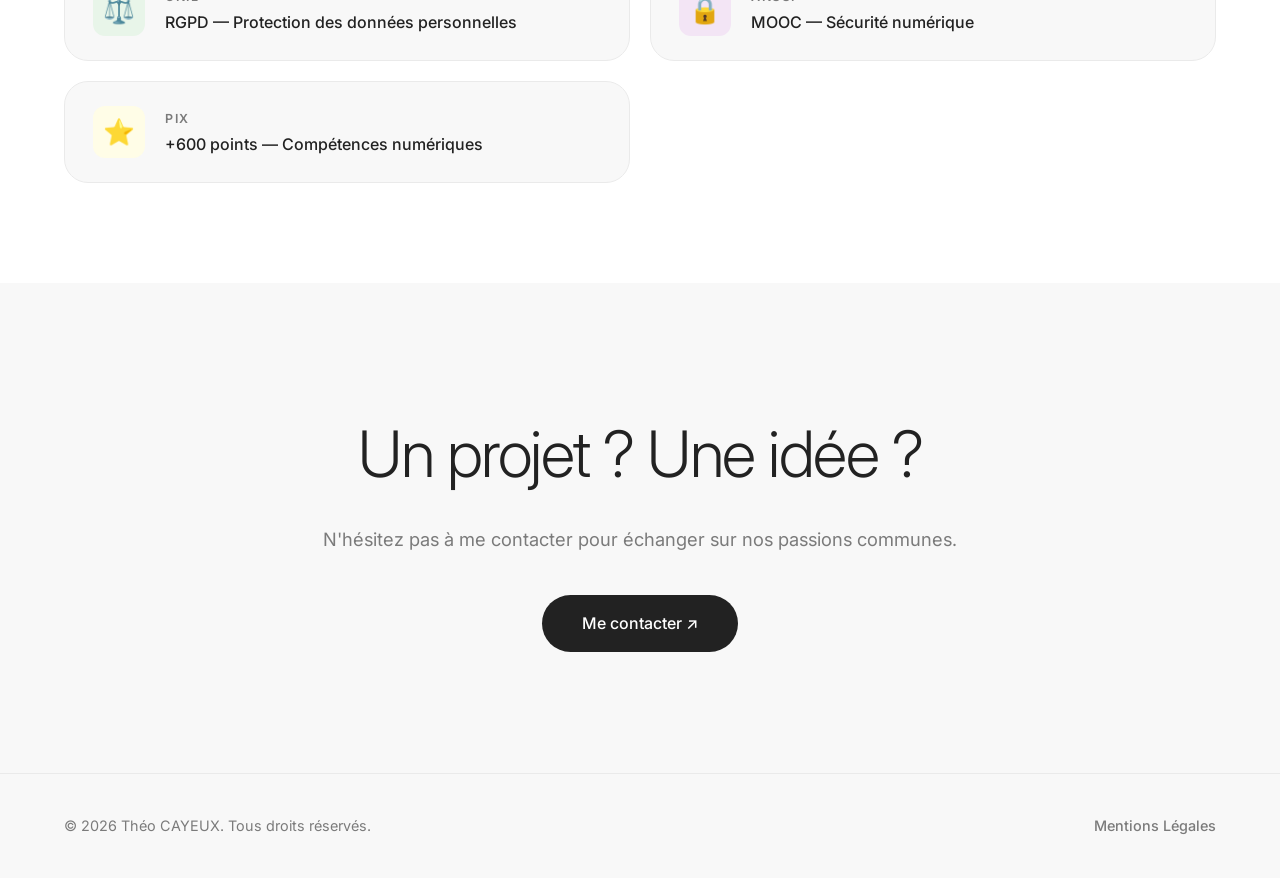
==== commit f9ca7d54: "Add files via upload" ====
--- a/index.html
+++ b/index.html
@@ -6,224 +6,311 @@
     <title>Théo Cayeux | Portfolio</title>
     <link rel="icon" href="data:image/svg+xml,<svg xmlns=%22http://www.w3.org/2000/svg%22 viewBox=%220 0 100 100%22><text y=%22.9em%22 font-size=%2290%22>🛠️</text></svg>">
     <link rel="stylesheet" href="style.css">
-    <link href="https://fonts.googleapis.com/css2?family=Inter:wght@300;400;600;700&display=swap" rel="stylesheet">
+    <link href="https://fonts.googleapis.com/css2?family=Inter:wght@300;400;500;600;700&display=swap" rel="stylesheet">
 </head>
 
 <body>
 
     <nav class="navbar">
-        <div class="nav-logo"><a href="https://theocyx.com/index.html">THÉO CAYEUX.</a></div>
-        
-        <div class="menu-toggle" onclick="toggleMenu()">
+        <div class="nav-logo"><a href="https://theocyx.com/index.html">THÉO.</a></div>
+        
+        <button class="menu-toggle" aria-label="Ouvrir le menu" aria-expanded="false">
             <span></span>
             <span></span>
             <span></span>
-        </div>
+        </button>
 
         <div class="nav-links">
-            <a href="index.html#experience">Expériences</a>
-            <a href="index.html#competences">Compétences</a>
-            <a href="index.html#certifications">Certifications</a>
-            <a href="index.html#formation">Formations</a>
-            <a href="projets.html">Projets</a>
-			<a href="epreuve.html">E6</a>
-            <a href="cv.html">Mon CV</a>
+            <a href="index.html#about">À propos</a>
+            <a href="index.html#experience">Parcours</a>
+            <a href="index.html#competences">Expertise</a>
+            <a href="index.html#formations">Formations</a>
+            <a href="projets.html">Projets & Épreuves</a>
             <a href="contact.html">Contact</a>
+            <a href="cv.html" class="nav-cta">Mon CV</a>
         </div>
     </nav>
 
-    <header class="hero">
-        <h1>Infrastructure <br>& Réseaux.</h1>
-        <p>Étudiant en 2ème année BTS SIO option SISR<br>Lycée René Cassin<br>
-        <span style="color: var(--text-main); font-weight: 600;">Recherche d'une alternance : septembre 2026</span></p>
-        <a href="#experience" class="btn-cta">Découvrir mon parcours</a>
+    <header class="hero" id="home">
+        <div class="hero-split">
+            <div class="hero-left">
+                <div class="hero-stats reveal-stagger">
+                    <div class="stat">
+                        <span class="stat-value">+3</span>
+                        <span class="stat-label">Années d'études<br>en IT</span>
+                    </div>
+                    <div class="stat">
+                        <span class="stat-value">+6</span>
+                        <span class="stat-label">Expériences<br>professionnelles</span>
+                    </div>
+                </div>
+                
+                <h1 class="reveal">Bonjour</h1>
+                
+                <p class="reveal">Je suis Théo Cayeux,<br><strong>Étudiant en 3ème années<br>Administrateur d’Infrastructures Sécurisées</strong><br>en alternance chez SPL Grand Est mobilités.</p>
+                
+                <a href="#about" class="scroll-down-link reveal">Scroll down &darr;</a>
+            </div>
+            
+            <div class="hero-right">
+                <div class="profile-placeholder reveal-scale"></div>
+            </div>
+        </div>
     </header>
 
-    <section id="experience">
-        <h2>Expériences Professionnelles</h2>
-        <div class="grid-container">
-            
-            <div class="card">
-                <span class="date">Janvier 2026 • Illkirch</span>
-                <h3>IGBMC</h3>
-                <ul>
-                    <li>Support IT N2</li>
-                    <li>Déploiement SDA</li>
-                    <li>Gestion du parc</li>
-                </ul>
-            </div>
-            
-            <div class="card">
-                <span class="date">Juin 2025 • Strasbourg</span>
-                <h3>EMHA GROUPE</h3>
-                <ul>
-                    <li>Gestion et maintenance informatique</li>
-                    <li>Support technique</li>
-                </ul>
-            </div>
-
-            <div class="card">
-                <span class="date">Mars 2024 • Strasbourg</span>
-                <h3>FUJIMUNE IT</h3>
-                <ul>
-                    <li>Remise à neuf de site web</li>
-                    <li>Développement Front-End (HTML, CSS, JS)</li>
-                </ul>
-            </div>
-
-            <div class="card">
-                <span class="date">Nov 2023 • Mundolsheim</span>
-                <h3>MAINTRONIC</h3>
-                <ul>
-                    <li>Support et réparation d'ordinateurs</li>
-                    <li>Maintenance informatique régionale</li>
-                </ul>
-            </div>
-
-            <div class="card">
-                <span class="date">Mars & Juin 2023 • Eu</span>
-                <h3>EINEA</h3>
-                <ul>
-                    <li>Refonte de salle réseau</li>
-                    <li>Gestion de parc (Déploiement, Master)</li>
-                    <li>Mise à jour de serveurs de sauvegarde</li>
-                </ul>
-            </div>
-
-            <div class="card">
-                <span class="date">Juin 2022 • Illkirch</span>
-                <h3>ILLINFO</h3>
-                <ul>
-                    <li>Mise en réseau d'appareils (NAS, PC)</li>
-                    <li>Maintenance PC portables et fixes</li>
-                </ul>
-            </div>
-        </div>
-    </section>
-
-    <section id="competences">
-        <h2>Compétences</h2>
-        <div class="bento-grid">
-            
-            <div class="bento-item" style="grid-column: span 2;">
-                <h4>Administration & Gestion de Parc</h4>
-                <ul>
-                    <li><strong>Écosystème Microsoft :</strong> Office 365, Windows Server (AD, DNS, DHCP), Azure AD</li>
-                    <li><strong>MDM :</strong> Intune, Mosyle, Apple Business Manager, Samsung Knox</li>
-                    <li><strong>Outils ITSM :</strong> GLPI, TopDesk, Kace</li>
-                    <li><strong>Supervision & Sécurité :</strong> Zabbix, Cisco Meraki, BitDefender, Cortex, Paloalto</li>
-                </ul>
-            </div>
-
-            <div class="bento-item">
-                <h4>Virtualisation & Systèmes</h4>
-                <ul>
-                    <li>Proxmox VE & VMware</li>
-                    <li>Hyper-V & VirtualBox</li>
-                    <li>Serveurs Linux & Windows</li>
-                    <li>Notions Docker</li>
-                </ul>
-            </div>
-
-            <div class="bento-item">
-                <h4>Scripting & Développement</h4>
-                <ul>
-                    <li>Bash/Shell, PowerShell</li>
-                    <li>HTML5, CSS3, JS, PHP</li>
-                    <li>Python, SQL</li>
-                    <li>Gestion base de données</li>
-                </ul>
-            </div>
-
-            <div class="bento-item">
-                <h4>Infrastructure Physique & Support</h4>
-                <p style="color: var(--text-muted); font-size: 0.9rem;">
-                    Support IT N1/N2 (RDP, TeamViewer, Anydesk, NVCviewer) • Brassage & Refonte de salle serveur • Soudure fibre optique • Maintenance matérielle.
-                </p>
-            </div>
-        </div>
-    </section>
-    
-    <section id="certifications">
-        <h2>Certifications</h2>
-        
-        <div class="certif-grid">
-
-            <a href="CCNA-_Introduction.pdf" target="_blank" class="certif-card">
-                <div class="certif-icon">🌐</div>
-                <div class="certif-info">
-                    <h4>CISCO CCNA 1</h4>
-                    <p>Développer vos compétences en réseau</p>
-                    <span class="badge status-done">Obtenu</span>
-                </div>
-            </a>
-
-            <a href="network.pdf" target="_blank" class="certif-card">
-                <div class="certif-icon">🏷️</div>
-                <div class="certif-info">
-                    <h4>Adressage réseau et dépannage de base</h4>
-                    <p>Introduction aux réseaux & Routage/Commutation</p>
-                    <span class="badge status-done">Obtenu</span>
-                </div>
-            </a>
-
-            <a href="certif-stormshield.pdf" target="_blank" class="certif-card">
-                <div class="certif-icon">🛡️</div>
-                <div class="certif-info">
-                    <h4>Stormshield CSNA</h4>
-                    <p>Configuration de base des firewalls SNS</p>
-                    <span class="badge status-done">Obtenu</span>
-                </div>
-            </a>
-
-            <a href="certif-google.pdf" target="_blank" class="certif-card">
-                <div class="certif-icon">🔍</div> 
-                <div class="certif-info">
-                    <h4>Google IT Support</h4>
-                    <p>Professional Certificate - Coursera</p>
-                    <span class="badge status-done">Obtenu</span>
-                </div>
-            </a>
-
-            <a href="certif-anssi.pdf" target="_blank" class="certif-card">
-                <div class="certif-icon">🔐</div> 
-                <div class="certif-info">
-                    <h4>ANSSI SecNumAcad</h4>
-                    <p>MOOC Cybersécurité</p>
-                    <span class="badge status-done">Obtenu</span>
-                </div>
-            </a>
-
-            <a href="certification-pix-20240208_filigrane.pdf" target="_blank" class="certif-card">
-                <div class="certif-icon">📊</div> 
-                <div class="certif-info">
-                    <h4>Certification PIX</h4>
-                    <p>Score : +600 points (Compétences numériques)</p>
-                    <span class="badge status-done">Obtenu</span>
-                </div>
-            </a>
-
-        </div>
-    </section>
-
-    <section id="formation">
-        <h2>Parcours Scolaire</h2> 
-        <div class="grid-container">
-            <div class="card">
-                <span class="date">2026 - 2029 (Futur)</span>
-                <h3>Parcours ingénieur</h3>
-                <p style="color: #86868b; font-size: 0.9rem;">CESI ou CCI, Strasbourg <br> Administrateur systèmes et réseaux</p>
-            </div>
-            <div class="card">
-                <span class="date">2024 - 2026 (En cours)</span>
-                <h3>BTS SIO • Option SISR</h3>
-                <p style="color: #86868b; font-size: 0.9rem;">Lycée René Cassin, Strasbourg <br> Solutions d'Infrastructure, Systèmes et Réseaux</p>
-            </div>
-            <div class="card">
-                <span class="date">2021 - 2024</span>
-                <h3>Bac Pro Systèmes Numériques</h3>
-                <p style="color: #86868b; font-size: 0.9rem;">Lycée Gutenberg, Illkirch <br> Option RISC - Mention Très Bien</p>
-            </div>
+    <section id="about" class="about-section">
+        <div class="about-grid">
+            <div class="about-text reveal-left">
+                <h2>À propos</h2>
+                <p>Bientôt en formation d'<strong>Administrateur d’Infrastructures Sécurisées (AIS)</strong> à la <strong>CCI Campus</strong> (1 an), j'aurai le plaisir d'effectuer mon alternance au sein de <strong>SPL Grand Est mobilités</strong> dès septembre. <br><br>Passionné par les infrastructures réseaux, la virtualisation et le support utilisateur, mon approche allie rigueur technique et résolution proactive de problèmes pour assurer la haute disponibilité des services.</p>
+            </div>
+            <div class="about-visuals reveal-stagger">
+                <div class="about-card">
+                    <span class="large-number">100%</span>
+                    <p>Motivation pour intégrer une équipe dynamique et contribuer à vos projets.</p>
+                </div>
+                <div class="about-card dark">
+                    <p>Spécialisé dans l'écosystème Microsoft, le déploiement MDM et la gestion de parc informatique (ITSM).</p>
+                </div>
+            </div>
+        </div>
+    </section>
+
+    <section id="experience" class="experience-section">
+        <div class="section-header reveal">
+            <span class="eyebrow">Expériences</span>
+            <h2>Explore Mon Parcours</h2>
+        </div>
+        
+        <div class="experience-list reveal-stagger">
+
+            <div class="exp-row">
+                <div class="exp-role">
+                    <h3>Alternant Admin Infra Sécurisée</h3>
+                    <p>Dès Septembre</p>
+                </div>
+                <div class="exp-company">
+                    <p>SPL Grand Est mobilités</p>
+                    <span>Strasbourg • Alternance (1 an)</span>
+                </div>
+                <div class="exp-badge">
+                    <span class="badge dark">Futur</span>
+                </div>
+            </div>
+            
+            <div class="exp-row">
+                <div class="exp-role">
+                    <h3>Support IT N2</h3>
+                    <p>Janvier - Février 2026</p>
+                </div>
+                <div class="exp-company">
+                    <p>IGBMC</p>
+                    <span>Illkirch • Déploiement SDA, Gestion parc</span>
+                </div>
+                <div class="exp-badge">
+                    <span class="badge">Passé</span>
+                </div>
+            </div>
+            
+            <div class="exp-row">
+                <div class="exp-role">
+                    <h3>Gestion & Maintenance</h3>
+                    <p>Juin 2025</p>
+                </div>
+                <div class="exp-company">
+                    <p>EMHA GROUPE</p>
+                    <span>Strasbourg • Support technique</span>
+                </div>
+                <div class="exp-badge">
+                    <span class="badge">Passé</span>
+                </div>
+            </div>
+            
+            <div class="exp-row">
+                <div class="exp-role">
+                    <h3>Dev Front-End</h3>
+                    <p>Mars 2024</p>
+                </div>
+                <div class="exp-company">
+                    <p>FUJIMUNE IT</p>
+                    <span>Strasbourg • Remise à neuf de site</span>
+                </div>
+                <div class="exp-badge">
+                    <span class="badge">Passé</span>
+                </div>
+            </div>
+            
+            <div class="exp-row">
+                <div class="exp-role">
+                    <h3>Support & Réparation PC</h3>
+                    <p>Novembre 2023</p>
+                </div>
+                <div class="exp-company">
+                    <p>MAINTRONIC</p>
+                    <span>Mundolsheim • Maintenance régionale</span>
+                </div>
+                <div class="exp-badge">
+                    <span class="badge">Passé</span>
+                </div>
+            </div>
+            
+            <div class="exp-row">
+                <div class="exp-role">
+                    <h3>Technicien Réseau</h3>
+                    <p>Mars & Juin 2023</p>
+                </div>
+                <div class="exp-company">
+                    <p>EINEA</p>
+                    <span>Eu • Refonte salle, Master</span>
+                </div>
+                <div class="exp-badge">
+                    <span class="badge">Passé</span>
+                </div>
+            </div>
+            
+        </div>
+    </section>
+
+    <section id="competences" class="competences-section">
+        <div class="section-header center reveal">
+            <span class="eyebrow">Services & Compétences</span>
+            <h2>Domaines d'Expertise</h2>
+        </div>
+        
+        <div class="works-grid reveal-stagger">
+            <div class="work-card">
+                <div class="work-visual" style="background-color: #ebebeb; color: #222;">
+                    🖥️
+                </div>
+                <div class="work-info">
+                    <h3>Administration & Gestion</h3>
+                    <p>Windows Server, Intune, Mosyle, GLPI, Meraki</p>
+                </div>
+            </div>
+            
+            <div class="work-card">
+                <div class="work-visual" style="background-color: #E8E8E8; color: #222;">
+                    ☁️
+                </div>
+                <div class="work-info">
+                    <h3>Virtualisation & Systèmes</h3>
+                    <p>Proxmox, VMware, Hyper-V, Debian</p>
+                </div>
+            </div>
+            
+            <div class="work-card">
+                <div class="work-visual" style="background-color: #E0E0E0; color: #222;">
+                    🛠️
+                </div>
+                <div class="work-info">
+                    <h3>Infra Physique & Support</h3>
+                    <p>Brassage, Fibre Optique, Maintenance</p>
+                </div>
+            </div>
+        </div>
+    </section>
+
+    <section id="formations" class="insights-section">
+        <div class="section-header center reveal">
+            <span class="eyebrow">Parcours Académique</span>
+            <h2>Formations & Certifications</h2>
+        </div>
+        
+        <div class="insights-grid reveal-stagger">
+            
+            <div class="insight-card">
+                <span class="badge">Futur</span>
+                <h3>Formation AIS</h3>
+                <p>2026 – 2027 • CCI Campus<br>Admin d'Infrastructures Sécurisées<br>Alternant chez SPL Grand Est mobilités</p>
+            </div>
+            
+            <div class="insight-card">
+                <span class="badge dark">Obtenu</span>
+                <h3>BTS SIO SISR</h3>
+                <p>2024-2026 • Lycée René Cassin<br>Solutions d'Infrastructure, Systèmes et Réseaux<br><strong>Moyenne : 15,30/20</strong></p>
+            </div>
+            
+            <div class="insight-card">
+                <span class="badge dark">Obtenu</span>
+                <h3>Bac Pro SN — Option RISC</h3>
+                <p>2021 – 2024 • Lycée Gutenberg<br>Réseaux Informatiques et Systèmes Communicants<br><strong>Mention Très Bien</strong></p>
+            </div>
+            
+        </div>
+    </section>
+
+    <section id="certifications" class="certifications-section">
+        <div class="section-header center reveal">
+            <span class="eyebrow">Parcours Professionnel</span>
+            <h2>Certifications</h2>
+        </div>
+        
+        <div class="cert-grid reveal-stagger">
+
+            <div class="cert-card">
+                <div class="cert-logo cisco">🌐</div>
+                <div class="cert-info">
+                    <span class="cert-issuer">CISCO NetAcad</span>
+                    <h3>CCNA 1 — Introduction aux réseaux</h3>
+                </div>
+            </div>
+
+            <div class="cert-card">
+                <div class="cert-logo cisco">🔧</div>
+                <div class="cert-info">
+                    <span class="cert-issuer">CISCO NetAcad</span>
+                    <h3>Adressage réseau &amp; dépannage de base</h3>
+                </div>
+            </div>
+
+            <div class="cert-card">
+                <div class="cert-logo storm">🛡️</div>
+                <div class="cert-info">
+                    <span class="cert-issuer">Stormshield</span>
+                    <h3>CSNA — Certified Stormshield Network Administrator</h3>
+                </div>
+            </div>
+
+            <div class="cert-card">
+                <div class="cert-logo google">🎓</div>
+                <div class="cert-info">
+                    <span class="cert-issuer">Google</span>
+                    <h3>IT Support — Certificat Professionnel</h3>
+                </div>
+            </div>
+
+            <div class="cert-card">
+                <div class="cert-logo cnil">⚖️</div>
+                <div class="cert-info">
+                    <span class="cert-issuer">CNIL</span>
+                    <h3>RGPD — Protection des données personnelles</h3>
+                </div>
+            </div>
+
+            <div class="cert-card">
+                <div class="cert-logo anssi">🔒</div>
+                <div class="cert-info">
+                    <span class="cert-issuer">ANSSI</span>
+                    <h3>MOOC — Sécurité numérique</h3>
+                </div>
+            </div>
+
+            <div class="cert-card">
+                <div class="cert-logo pix">⭐</div>
+                <div class="cert-info">
+                    <span class="cert-issuer">PIX</span>
+                    <h3>+600 points — Compétences numériques</h3>
+                </div>
+            </div>
+
+        </div>
+    </section>
+
+    <section class="contact-banner">
+        <div class="banner-content reveal-scale">
+            <h2>Un projet ? Une idée ?</h2>
+            <p>N'hésitez pas à me contacter pour échanger sur nos passions communes.</p>
+            <a href="mailto:cayeuxtheo@gmail.com" class="btn-cta">Me contacter &nearr;</a>
         </div>
     </section>
 
@@ -279,59 +366,7 @@
         </div>
     </div>
 
-    <script>
-        // --- 1. GESTION DU MENU BURGER ---
-        function toggleMenu() {
-            const navLinks = document.querySelector('.nav-links');
-            navLinks.classList.toggle('active');
-        }
-
-        // --- 2. DEFILEMENT FLUIDE (SMOOTH SCROLL) ---
-        document.querySelectorAll('a[href^="#"]').forEach(anchor => {
-            anchor.addEventListener('click', function (e) {
-                e.preventDefault();
-                const targetId = this.getAttribute('href');
-                const targetSection = document.querySelector(targetId);
-
-                if (targetSection) {
-                    const navLinks = document.querySelector('.nav-links');
-                    if (navLinks.classList.contains('active')) {
-                        navLinks.classList.remove('active');
-                    }
-                    const offsetTop = targetSection.offsetTop - 80;
-                    window.scrollTo({
-                        top: offsetTop,
-                        behavior: 'smooth'
-                    });
-                }
-            });
-        });
-
-        // --- 3. GESTION DE LA MODALE MENTIONS LÉGALES ---
-        const modal = document.getElementById("modalMentions");
-
-        function openModal(e) {
-            if(e) e.preventDefault();
-            modal.style.display = "flex"; // Force l'affichage
-            setTimeout(() => { modal.classList.add('active'); }, 10);
-            document.body.style.overflow = 'hidden'; // Bloque le scroll arrière-plan
-        }
-
-        function closeModal() {
-            modal.classList.remove('active');
-            setTimeout(() => {
-                modal.style.display = "none";
-                document.body.style.overflow = 'auto'; // Réactive le scroll
-            }, 300);
-        }
-
-        // Fermer si on clique en dehors
-        window.onclick = function(event) {
-            if (event.target == modal) {
-                closeModal();
-            }
-        }
-    </script>
+    <script src="main.js" defer></script>
 
 </body>
 </html>
--- a/style.css
+++ b/style.css
@@ -1,447 +1,735 @@
 /* =========================================
-   VARIABLES & CONFIGURATION
-   ========================================= */
+   LIGHT MINIMALIST PORTFOLIO — DRIBBBLE LAYOUT
+   Inspired by "Personal Portfolio Website Design"
+   ========================================= */
+
+/* ---- VARIABLES ---- */
 :root {
-    --bg-color: #000000;
-    --card-bg: #1c1c1e;
-    --text-main: #f5f5f7;
-    --text-muted: #86868b;
-    --accent: #2997ff; /* Bleu Apple */
-    --hover-bg: #2c2c2e;
-    --font-stack: 'Inter', -apple-system, BlinkMacSystemFont, "Segoe UI", Roboto, Helvetica, Arial, sans-serif;
-    --navbar-height: 80px;
-}
-
-/* Scroll fluide */
-html {
-    scroll-behavior: smooth;
-}
-
-/* Ajustement pour ne pas cacher les titres sous le menu */
-section {
-    scroll-margin-top: 100px;
-}
-
-/* =========================================
-   RESET & BASES
-   ========================================= */
-* {
-    margin: 0;
-    padding: 0;
-    box-sizing: border-box;
-}
+    --bg-primary: #FFFFFF;
+    --bg-secondary: #F8F8F8;
+    --bg-inverse: #222222;
+    --border-subtle: #EAEAEA;
+    --text-primary: #222222;
+    --text-secondary: #7B7B7B;
+    --text-muted: #A0A0A0;
+    --text-inverse: #FFFFFF;
+    
+    /* Typography */
+    --font-sans: 'Inter', -apple-system, BlinkMacSystemFont, "Segoe UI", Roboto, Helvetica, Arial, sans-serif;
+    
+    --navbar-height: 90px;
+    --radius-lg: 24px;
+    --radius: 12px;
+    --radius-sm: 8px;
+    --ease: cubic-bezier(0.25, 0.1, 0.25, 1);
+    --transition: 0.3s var(--ease);
+}
+
+/* ---- SCROLL ---- */
+html { scroll-behavior: smooth; }
+section { scroll-margin-top: var(--navbar-height); }
+
+@media (prefers-reduced-motion: reduce) {
+    html { scroll-behavior: auto; }
+    *, *::before, *::after {
+        animation-duration: 0.001ms !important;
+        animation-iteration-count: 1 !important;
+        transition-duration: 0.001ms !important;
+        scroll-behavior: auto !important;
+    }
+}
+
+/* =========================================
+   SCROLL REVEAL ANIMATION ENGINE
+   Elements start hidden/offset, then animate
+   in via the .in-view class (added by main.js
+   through an IntersectionObserver).
+   ========================================= */
+.reveal {
+    opacity: 0;
+    transform: translateY(32px);
+    transition: opacity 0.8s var(--ease), transform 0.8s var(--ease);
+    will-change: opacity, transform;
+}
+.reveal.in-view {
+    opacity: 1;
+    transform: translateY(0);
+}
+
+.reveal-scale {
+    opacity: 0;
+    transform: scale(0.94) translateY(20px);
+    transition: opacity 0.8s var(--ease), transform 0.8s var(--ease);
+    will-change: opacity, transform;
+}
+.reveal-scale.in-view {
+    opacity: 1;
+    transform: scale(1) translateY(0);
+}
+
+.reveal-left {
+    opacity: 0;
+    transform: translateX(-40px);
+    transition: opacity 0.8s var(--ease), transform 0.8s var(--ease);
+}
+.reveal-left.in-view { opacity: 1; transform: translateX(0); }
+
+.reveal-right {
+    opacity: 0;
+    transform: translateX(40px);
+    transition: opacity 0.8s var(--ease), transform 0.8s var(--ease);
+}
+.reveal-right.in-view { opacity: 1; transform: translateX(0); }
+
+/* Stagger: direct children fade/rise in sequence.
+   Delay is set inline (--stagger-delay) by main.js
+   based on child index, so any number of children
+   just works without manual nth-child rules. */
+.reveal-stagger > * {
+    opacity: 0;
+    transform: translateY(28px);
+    transition: opacity 0.7s var(--ease), transform 0.7s var(--ease);
+    transition-delay: var(--stagger-delay, 0s);
+    will-change: opacity, transform;
+}
+.reveal-stagger.in-view > * {
+    opacity: 1;
+    transform: translateY(0);
+}
+
+/* Subtle continuous life: floating hero blob + logo hover */
+@keyframes float {
+    0%, 100% { transform: translateY(0); }
+    50% { transform: translateY(-14px); }
+}
+@keyframes fadeInDown {
+    from { opacity: 0; transform: translateY(-16px); }
+    to { opacity: 1; transform: translateY(0); }
+}
+@keyframes pulseSoft {
+    0%, 100% { opacity: 1; }
+    50% { opacity: 0.6; }
+}
+
+.navbar { animation: fadeInDown 0.6s var(--ease); }
+
+.scroll-down-link {
+    display: inline-block;
+    animation: pulseSoft 2.4s ease-in-out infinite;
+}
+
+/* Progress bar filled by main.js on scroll */
+.scroll-progress {
+    position: fixed;
+    top: 0;
+    left: 0;
+    height: 3px;
+    width: 0%;
+    background-color: var(--bg-inverse);
+    z-index: 1100;
+    transition: width 0.1s linear;
+}
+
+/* ---- RESET ---- */
+* { margin: 0; padding: 0; box-sizing: border-box; }
 
 body {
-    background-color: var(--bg-color);
-    color: var(--text-main);
-    font-family: var(--font-stack);
+    background-color: var(--bg-primary);
+    color: var(--text-primary);
+    font-family: var(--font-sans);
     line-height: 1.6;
-    overflow-x: hidden;
+    overflow-x: clip;
     -webkit-font-smoothing: antialiased;
-}
-
-a { text-decoration: none; color: inherit; transition: color 0.3s; }
+    -moz-osx-font-smoothing: grayscale;
+}
+
+a { text-decoration: none; color: inherit; transition: color var(--transition); }
 ul { list-style: none; }
 
 /* =========================================
-   NAVIGATION (Glassmorphism)
+   NAVIGATION
    ========================================= */
 .navbar {
     position: fixed;
     top: 0;
     width: 100%;
     height: var(--navbar-height);
-    padding: 0 40px;
+    padding: 0 5%;
     display: flex;
     justify-content: space-between;
     align-items: center;
-    background: rgba(0, 0, 0, 0.7);
-    backdrop-filter: blur(20px);
-    -webkit-backdrop-filter: blur(20px);
+    background: rgba(255, 255, 255, 0.95);
+    backdrop-filter: blur(10px);
+    -webkit-backdrop-filter: blur(10px);
     z-index: 1000;
-    border-bottom: 1px solid rgba(255,255,255,0.1);
-}
-
-.nav-logo { font-weight: 700; font-size: 1.2rem; letter-spacing: -0.5px; }
-
-.nav-links a { 
-    margin-left: 30px; 
-    color: var(--text-muted); 
-    font-size: 0.9rem; 
-    font-weight: 500; 
-}
-.nav-links a:hover { color: var(--text-main); }
-
-/* Menu Burger (Mobile) */
-.menu-toggle {
-    display: none; 
+}
+
+.nav-logo {
+    font-weight: 600;
+    font-size: 1.4rem;
+    letter-spacing: -1px;
+}
+
+.nav-links {
+    display: flex;
+    align-items: center;
+}
+
+.nav-links a {
+    margin-left: 32px;
+    color: var(--text-secondary);
+    font-size: 0.95rem;
+    font-weight: 500;
+}
+.nav-links a:hover { color: var(--text-primary); }
+
+.nav-cta {
+    margin-left: 40px;
+    font-weight: 600;
+    font-size: 0.95rem;
+    color: var(--text-primary);
+    border-bottom: 1px solid var(--text-primary);
+    padding-bottom: 2px;
+}
+
+/* =========================================
+   HERO SECTION
+   ========================================= */
+.hero {
+    min-height: 100vh;
+    padding: calc(var(--navbar-height) + 40px) 5% 0;
+    display: flex;
+    align-items: flex-end; /* Align bottom to let image sit on bottom edge */
+    background-color: var(--bg-secondary);
+}
+
+.hero-split {
+    display: flex;
+    width: 100%;
+    max-width: 1400px;
+    margin: 0 auto;
+    justify-content: space-between;
+    align-items: center;
+}
+
+.hero-left {
+    flex: 1;
+    padding-bottom: 60px;
+}
+
+.hero-stats {
+    display: flex;
+    gap: 40px;
+    margin-bottom: 60px;
+}
+
+.stat {
+    display: flex;
     flex-direction: column;
-    cursor: pointer;
-    gap: 6px;
-}
-
-.menu-toggle span {
-    width: 25px;
-    height: 3px;
-    background-color: var(--text-main);
-    border-radius: 2px;
-}
-
-/* =========================================
-   HERO SECTION
-   ========================================= */
-.hero {
-    height: 100vh;
+}
+
+.stat-value {
+    font-size: 2.2rem;
+    font-weight: 300;
+    color: var(--text-primary);
+    line-height: 1.2;
+}
+
+.stat-label {
+    font-size: 0.85rem;
+    color: var(--text-secondary);
+    text-transform: uppercase;
+    letter-spacing: 0.5px;
+}
+
+.hero-left h1 {
+    font-size: clamp(4rem, 10vw, 8rem);
+    font-weight: 300;
+    letter-spacing: -4px;
+    line-height: 1;
+    margin-bottom: 20px;
+    color: var(--text-primary);
+}
+
+.hero-left p {
+    font-size: 1.1rem;
+    color: var(--text-secondary);
+    max-width: 400px;
+    margin-bottom: 60px;
+}
+.hero-left p strong {
+    color: var(--text-primary);
+    font-weight: 500;
+}
+
+.scroll-down-link {
+    font-size: 0.9rem;
+    font-weight: 500;
+    color: var(--text-secondary);
+    text-transform: uppercase;
+    letter-spacing: 1px;
+}
+
+.hero-right {
+    flex: 1;
+    display: flex;
+    justify-content: flex-end;
+    align-items: flex-end;
+}
+
+.profile-placeholder {
+    width: 100%;
+    max-width: 600px;
+    height: 700px;
+    background-color: #E8E8E8;
+    border-radius: 20px 20px 0 0; /* Rounded top, flat bottom */
+    display: flex;
+    align-items: center;
+    justify-content: center;
+    color: var(--text-secondary);
+    font-size: 1.2rem;
+    background-image: url('https://images.unsplash.com/photo-1507003211169-0a1dd7228f2d?ixlib=rb-4.0.3&auto=format&fit=crop&w=800&q=80');
+    background-size: cover;
+    background-position: center;
+    animation: float 6s ease-in-out infinite;
+}
+
+.stat-value {
+    transition: color var(--transition);
+}
+.stat:hover .stat-value {
+    color: var(--text-secondary);
+}
+
+/* =========================================
+   ABOUT ME
+   ========================================= */
+.about-section {
+    padding: 120px 5%;
+    max-width: 1400px;
+    margin: 0 auto;
+}
+
+.about-grid {
+    display: grid;
+    grid-template-columns: 1fr 1fr;
+    gap: 60px;
+    align-items: center;
+}
+
+.about-text h2 {
+    font-size: 2.5rem;
+    font-weight: 400;
+    margin-bottom: 24px;
+    letter-spacing: -1px;
+}
+
+.about-text p {
+    font-size: 1.15rem;
+    color: var(--text-secondary);
+    line-height: 1.8;
+}
+
+.about-visuals {
+    display: flex;
+    gap: 20px;
+}
+
+.about-card {
+    background: var(--bg-secondary);
+    padding: 40px;
+    border-radius: var(--radius-lg);
+    flex: 1;
     display: flex;
     flex-direction: column;
     justify-content: center;
+    transition: transform var(--transition), box-shadow var(--transition);
+}
+.about-card:hover {
+    transform: translateY(-6px);
+    box-shadow: 0 16px 40px rgba(0,0,0,0.08);
+}
+
+.about-card.dark {
+    background: var(--bg-inverse);
+    color: var(--text-inverse);
+}
+.about-card.dark p { color: var(--text-muted); }
+
+.large-number {
+    font-size: 4rem;
+    font-weight: 300;
+    line-height: 1;
+    margin-bottom: 16px;
+    letter-spacing: -2px;
+}
+
+/* =========================================
+   EXPERIENCE LIST (Explore Journey)
+   ========================================= */
+.experience-section {
+    padding: 100px 5%;
+    max-width: 1400px;
+    margin: 0 auto;
+}
+
+.section-header {
+    margin-bottom: 60px;
+}
+.section-header.center { text-align: center; }
+
+.eyebrow {
+    font-size: 0.85rem;
+    font-weight: 600;
+    text-transform: uppercase;
+    letter-spacing: 2px;
+    color: var(--text-secondary);
+    display: block;
+    margin-bottom: 12px;
+}
+
+.section-header h2 {
+    font-size: 3rem;
+    font-weight: 400;
+    letter-spacing: -1.5px;
+}
+
+.experience-list {
+    display: flex;
+    flex-direction: column;
+}
+
+.exp-row {
+    display: grid;
+    grid-template-columns: 2fr 2fr 1fr;
     align-items: center;
+    padding: 40px 0;
+    border-bottom: 1px solid var(--border-subtle);
+    transition: background-color var(--transition);
+}
+
+.exp-row:hover {
+    background-color: var(--bg-secondary);
+    padding-left: 20px;
+    padding-right: 20px;
+    margin-left: -20px;
+    margin-right: -20px;
+    border-radius: var(--radius);
+    border-bottom-color: transparent;
+}
+
+.exp-role h3 {
+    font-size: 1.4rem;
+    font-weight: 500;
+    margin-bottom: 8px;
+    color: var(--text-primary);
+}
+
+.exp-role p {
+    font-size: 0.95rem;
+    color: var(--text-secondary);
+}
+
+.exp-company p {
+    font-size: 1.1rem;
+    font-weight: 500;
+    color: var(--text-primary);
+    margin-bottom: 4px;
+}
+
+.exp-company span {
+    font-size: 0.95rem;
+    color: var(--text-secondary);
+}
+
+.exp-badge {
+    text-align: right;
+}
+
+.badge {
+    display: inline-block;
+    padding: 8px 16px;
+    border-radius: 50px;
+    font-size: 0.8rem;
+    font-weight: 500;
+    text-transform: uppercase;
+    letter-spacing: 1px;
+    background-color: var(--bg-secondary);
+    color: var(--text-primary);
+    border: 1px solid var(--border-subtle);
+}
+
+.badge.dark {
+    background-color: var(--bg-inverse);
+    color: var(--text-inverse);
+    border-color: var(--bg-inverse);
+}
+
+/* =========================================
+   LATEST WORKS (Competences)
+   ========================================= */
+.competences-section {
+    padding: 100px 5%;
+    max-width: 1400px;
+    margin: 0 auto;
+}
+
+.works-grid {
+    display: grid;
+    grid-template-columns: repeat(3, 1fr);
+    gap: 40px;
+}
+
+.work-card {
+    display: flex;
+    flex-direction: column;
+}
+
+.work-visual {
+    height: 400px;
+    border-radius: var(--radius-lg);
+    margin-bottom: 24px;
+    display: flex;
+    align-items: center;
+    justify-content: center;
+    font-size: 5rem;
+    transition: transform var(--transition), font-size var(--transition);
+}
+.work-card:hover .work-visual {
+    transform: scale(1.03);
+    font-size: 5.4rem;
+}
+
+.work-info h3 {
+    font-size: 1.2rem;
+    font-weight: 500;
+    margin-bottom: 8px;
+}
+
+.work-info p {
+    font-size: 0.95rem;
+    color: var(--text-secondary);
+}
+
+/* =========================================
+   INSIGHTS & TRENDS (Formations)
+   ========================================= */
+.insights-section {
+    padding: 100px 5%;
+    max-width: 1400px;
+    margin: 0 auto;
+}
+
+.insights-grid {
+    display: grid;
+    grid-template-columns: repeat(3, 1fr);
+    gap: 40px;
+}
+
+.insight-card {
+    background-color: var(--bg-primary);
+    padding: 24px;
+    border-radius: var(--radius-lg);
+    transition: transform var(--transition), box-shadow var(--transition), background-color var(--transition);
+}
+.insight-card:hover {
+    transform: translateY(-6px);
+    background-color: var(--bg-secondary);
+    box-shadow: 0 16px 40px rgba(0,0,0,0.06);
+}
+
+.insight-card .badge {
+    margin-bottom: 20px;
+    background-color: var(--text-primary);
+    color: var(--text-inverse);
+    border-color: var(--text-primary);
+}
+
+.insight-card .badge.dark {
+    background-color: var(--bg-primary);
+    color: var(--text-primary);
+    border-color: var(--border-subtle);
+}
+
+.insight-card h3 {
+    font-size: 1.3rem;
+    font-weight: 500;
+    margin-bottom: 12px;
+    line-height: 1.4;
+}
+
+.insight-card p {
+    font-size: 0.95rem;
+    color: var(--text-secondary);
+}
+
+/* =========================================
+   CERTIFICATIONS SECTION
+   ========================================= */
+.certifications-section {
+    padding: 80px 5% 100px;
+    max-width: 1400px;
+    margin: 0 auto;
+}
+
+.cert-grid {
+    display: grid;
+    grid-template-columns: repeat(2, 1fr);
+    gap: 20px;
+}
+
+.cert-card {
+    display: flex;
+    align-items: center;
+    gap: 20px;
+    padding: 24px 28px;
+    background-color: var(--bg-secondary);
+    border-radius: var(--radius-lg);
+    border: 1px solid var(--border-subtle);
+    transition: transform var(--transition), box-shadow var(--transition), border-color var(--transition);
+}
+.cert-card:hover {
+    transform: translateY(-4px);
+    box-shadow: 0 12px 32px rgba(0,0,0,0.07);
+    border-color: var(--text-primary);
+}
+
+.cert-logo {
+    width: 52px;
+    height: 52px;
+    border-radius: var(--radius);
+    display: flex;
+    align-items: center;
+    justify-content: center;
+    font-size: 1.6rem;
+    flex-shrink: 0;
+}
+.cert-logo.cisco  { background-color: #E8F0FE; }
+.cert-logo.storm  { background-color: #FDECEA; }
+.cert-logo.google { background-color: #FFF3E0; }
+.cert-logo.cnil   { background-color: #E8F5E9; }
+.cert-logo.anssi  { background-color: #F3E5F5; }
+.cert-logo.pix    { background-color: #FFFDE7; }
+
+.cert-info {
+    display: flex;
+    flex-direction: column;
+    gap: 4px;
+}
+
+.cert-issuer {
+    font-size: 0.78rem;
+    font-weight: 600;
+    text-transform: uppercase;
+    letter-spacing: 1.5px;
+    color: var(--text-secondary);
+}
+
+.cert-info h3 {
+    font-size: 1rem;
+    font-weight: 500;
+    color: var(--text-primary);
+    line-height: 1.4;
+}
+
+@media (max-width: 768px) {
+    .cert-grid { grid-template-columns: 1fr; }
+}
+
+/* =========================================
+   FOOTER HUGE
+   ========================================= */
+.contact-banner {
+    padding: 120px 5%;
     text-align: center;
-    padding: 0 20px;
-    animation: fadeIn 1.5s ease-out;
-}
-
-.hero h1 {
-    font-size: 3.5rem;
-    font-weight: 700;
-    letter-spacing: -2px;
+    background-color: var(--bg-secondary);
+}
+
+.contact-banner h2 {
+    font-size: clamp(2.5rem, 5vw, 4rem);
+    font-weight: 300;
+    letter-spacing: -1.5px;
     margin-bottom: 20px;
-    background: linear-gradient(180deg, #fff, #b4b4b4);
-    -webkit-background-clip: text;
-    -webkit-text-fill-color: transparent;
-}
-
-.hero p {
-    font-size: 1.2rem;
-    color: var(--text-muted);
-    max-width: 600px;
+}
+
+.contact-banner p {
+    font-size: 1.15rem;
+    color: var(--text-secondary);
     margin-bottom: 40px;
 }
 
 .btn-cta {
     display: inline-block;
-    padding: 12px 30px;
-    background-color: var(--text-main);
-    color: var(--bg-color);
-    border-radius: 30px;
-    font-weight: 600;
-    transition: transform 0.2s, box-shadow 0.2s;
-}
-
-.btn-cta:hover { 
-    transform: scale(1.05); 
-    box-shadow: 0 0 20px rgba(255,255,255,0.3); 
-}
-
-/* =========================================
-   SECTIONS & CARTES GÉNÉRALES
-   ========================================= */
-section {
-    padding: 50px 10%;
-    max-width: 1400px;
-    margin: 0 auto;
-}
-
-section h2 {
-    font-size: 2.5rem;
-    margin-bottom: 50px;
-    letter-spacing: -1px;
-}
-
-/* Grille Standard */
-.grid-container {
-    display: grid;
-    grid-template-columns: repeat(auto-fit, minmax(300px, 1fr));
+    padding: 16px 40px;
+    background-color: var(--bg-inverse);
+    color: var(--text-inverse) !important;
+    border-radius: 50px;
+    font-weight: 500;
+    transition: background-color var(--transition), transform var(--transition), box-shadow var(--transition);
+}
+.btn-cta:hover {
+    background-color: #000;
+    transform: translateY(-3px);
+    box-shadow: 0 12px 24px rgba(0,0,0,0.18);
+}
+.btn-cta:active { transform: translateY(-1px); }
+
+.footer-huge {
+    background-color: var(--bg-inverse);
+    color: var(--text-inverse);
+    padding: 100px 5% 60px;
+}
+
+.footer-top {
+    display: flex;
+    flex-direction: column;
+    align-items: center;
+    gap: 40px;
+}
+
+.footer-links {
+    display: flex;
     gap: 30px;
 }
 
-/* Style de Carte Standard */
-.card {
-    background-color: var(--card-bg);
-    padding: 40px;
-    border-radius: 20px;
-    transition: transform 0.3s ease, background-color 0.3s;
-    border: 1px solid rgba(255,255,255,0.05);
-}
-
-.card:hover {
-    transform: translateY(-5px);
-    background-color: var(--hover-bg);
-}
-
-.card h3 { font-size: 1.5rem; margin-bottom: 10px; }
-.card .date { 
-    font-size: 0.85rem; 
-    color: var(--text-muted); 
-    text-transform: uppercase; 
-    letter-spacing: 1px; 
-    margin-bottom: 20px; 
-    display: block; 
-}
-
-.card ul li { 
-    color: var(--text-muted); 
-    margin-bottom: 8px; 
-    font-size: 0.95rem; 
-    padding-left: 15px; 
-    position: relative; 
-}
-.card ul li::before { 
-    content: "•"; 
-    position: absolute; 
-    left: 0; 
-    color: var(--accent); 
-}
-
-/* =========================================
-   BENTO GRID (COMPÉTENCES) - CORRIGÉ
-   ========================================= */
-.bento-grid {
-    display: grid;
-    grid-template-columns: repeat(3, 1fr); /* Grille de 3 colonnes */
-    gap: 20px;
-}
-
-.bento-item {
-    background: var(--card-bg);
-    padding: 30px;
-    border-radius: 20px;
-    display: flex;
-    flex-direction: column;
-    justify-content: center;
-    border: 1px solid rgba(255,255,255,0.05);
-    transition: transform 0.3s ease, background-color 0.3s;
-}
-
-/* Distribution en quinconce pour éviter les trous sur PC */
-.bento-item:nth-child(1) { grid-column: span 2; } /* Ligne 1 : 2 colonnes */
-.bento-item:nth-child(2) { grid-column: span 1; } /* Ligne 1 : 1 colonne */
-.bento-item:nth-child(3) { grid-column: span 1; } /* Ligne 2 : 1 colonne */
-.bento-item:nth-child(4) { grid-column: span 2; } /* Ligne 2 : 2 colonnes */
-
-.bento-item:hover {
-    transform: translateY(-5px);
-    background-color: var(--hover-bg);
-}
-
-.bento-item h4 { 
-    color: var(--text-main); 
-    margin-bottom: 15px; 
-    font-size: 1.2rem; 
-}
-
-.bento-item ul li { 
-    color: var(--text-muted); 
-    font-size: 0.9rem; 
-    margin-bottom: 5px; 
-}
-
-/* Style des mots en gras (labels) dans la liste */
-.bento-item ul li strong {
-    color: #d1d5db; /* Gris très clair pour contraster */
-    font-weight: 600;
-}
-
-.bento-item p { 
-    color: var(--text-muted); 
-    font-size: 0.9rem; 
-    margin: 0; 
-}
-
-/* =========================================
-   RESPONSIVE (MOBILE & TABLETTE)
-   ========================================= */
-@keyframes fadeIn {
-    from { opacity: 0; transform: translateY(20px); }
-    to { opacity: 1; transform: translateY(0); }
-}
-
-/* Ajustement intermédiaire pour les tablettes */
-@media (max-width: 900px) {
-    .bento-grid { grid-template-columns: repeat(2, 1fr); }
-    /* Sur tablette, les blocs larges prennent 2 colonnes, les petits 1 */
-    .bento-item:nth-child(1),
-    .bento-item:nth-child(4) { grid-column: span 2; }
-    .bento-item:nth-child(2),
-    .bento-item:nth-child(3) { grid-column: span 1; }
-}
-
-/* Format pour les téléphones */
-@media (max-width: 768px) {
-    .hero h1 { font-size: 2.5rem; }
-    
-    .menu-toggle { display: flex; }
-    
-    .nav-links {
-        display: flex;
-        flex-direction: column;
-        position: absolute;
-        top: var(--navbar-height);
-        left: 0;
-        width: 100%;
-        background: rgba(0, 0, 0, 0.95);
-        backdrop-filter: blur(20px);
-        padding: 20px 0;
-        gap: 25px;
-        transform: translateY(-200%);
-        transition: transform 0.4s ease;
-        border-bottom: 1px solid rgba(255,255,255,0.1);
-    }
-    
-    .nav-links.active { transform: translateY(0); }
-    
-    .nav-links a { margin-left: 0; width: 100%; text-align: center; display: block; }
-    
-    .navbar { padding: 0 20px; }
-
-    /* Forcer tous les blocs bento à prendre 1 seule colonne sur mobile */
-    .bento-grid { grid-template-columns: 1fr; }
-    .bento-item,
-    .bento-item:nth-child(n) { grid-column: span 1 !important; }
-}
-
-/* =========================================
-   SECTION CERTIFICATIONS (Style Corrigé)
-   ========================================= */
-.certif-grid {
-    display: grid;
-    grid-template-columns: repeat(auto-fit, minmax(300px, 1fr));
-    gap: 25px;
-}
-
-/* Carte Certification */
-.certif-card {
-    background-color: var(--card-bg);
-    border: 1px solid rgba(255, 255, 255, 0.1);
-    border-radius: 20px;
-    padding: 25px;
-    display: flex;
-    align-items: center;
-    gap: 20px;
-    text-decoration: none;
-    color: var(--text-main) !important; /* Force le blanc */
-    transition: transform 0.3s ease, background-color 0.3s;
-}
-
-.certif-card:hover {
-    transform: translateY(-5px);
-    background-color: var(--hover-bg);
-    border-color: rgba(255, 255, 255, 0.3);
-}
-
-/* Icône sur fond blanc */
-.certif-icon {
-    background-color: #ffffff;
-    width: 60px;
-    height: 60px;
-    min-width: 60px;
-    display: flex;
-    align-items: center;
-    justify-content: center;
-    border-radius: 12px;
-    font-size: 1.8rem;
-}
-
-.certif-info { flex: 1; }
-
-.certif-card h4 {
-    margin: 0 0 5px 0;
-    font-size: 1.1rem;
-    font-weight: 700;
-    color: var(--text-main);
-}
-
-.certif-card p {
-    margin: 0 0 12px 0;
-    font-size: 0.9rem;
+.footer-links a {
     color: var(--text-muted);
-}
-
-/* Badge Vert */
-.badge {
-    font-size: 0.7rem;
-    font-weight: 700;
-    padding: 6px 12px;
-    border-radius: 20px;
-    text-transform: uppercase;
-    display: inline-block;
-}
-
-.status-done {
-    background: rgba(46, 125, 50, 0.3);
-    color: #4cd964;
-    border: 1px solid rgba(76, 217, 100, 0.2);
-}
-
-/* =========================================
-   FOOTER (PIED DE PAGE COMPACT)
-   ========================================= */
-.footer {
+    font-size: 0.95rem;
+    font-weight: 500;
+}
+.footer-links a:hover { color: var(--text-inverse); }
+
+.footer-email {
+    margin-top: 40px;
     width: 100%;
-    background-color: #0d0d0d;
-    padding: 20px 0; /* Réduit de 40px à 20px pour affiner la bande */
     text-align: center;
-    border-top: 1px solid rgba(255, 255, 255, 0.1);
-    margin-top: 60px; /* Un peu moins d'espace avant le footer aussi */
-    position: relative;
-    z-index: 10;
-}
-
-.footer-content {
-    max-width: 1200px;
-    margin: 0 auto;
-    display: flex;
-    flex-direction: column; /* Garde les éléments l'un sous l'autre */
-    align-items: center;
-    gap: 10px; /* Réduit l'espace entre le texte et les liens */
-}
-
-.footer p { 
-    color: #666; /* Texte un peu plus discret */
-    font-size: 0.8rem; /* Texte légèrement plus petit */
-    margin: 0; 
-}
-
-.footer-links {
-    display: flex;
-    align-items: center;
-    justify-content: center;
-    gap: 15px;
-}
-
-/* Ajustement du bouton Mentions Légales pour qu'il soit plus petit */
-.btn-mentions {
-    display: inline-block;
-    padding: 6px 15px; /* Bouton plus fin */
-    background-color: rgba(255, 255, 255, 0.05);
-    color: var(--text-muted);
-    border: 1px solid rgba(255, 255, 255, 0.1);
-    border-radius: 20px;
-    font-weight: 500;
-    font-size: 0.8rem; /* Texte du bouton plus petit */
-    text-decoration: none;
-    transition: all 0.3s ease;
-    margin-top: 5px; /* Moins d'espace au-dessus du bouton */
-}
-
-.btn-mentions:hover {
-    background-color: var(--hover-bg);
-    color: var(--text-main);
-    border-color: rgba(255, 255, 255, 0.3);
-}
-/* =========================================
-   MODALE (MENTIONS LÉGALES)
-   ========================================= */
+    border-top: 1px solid rgba(255,255,255,0.1);
+    padding-top: 60px;
+}
+
+.footer-email a {
+    font-size: clamp(3rem, 8vw, 7rem);
+    font-weight: 300;
+    letter-spacing: -3px;
+    color: var(--text-inverse);
+}
+.footer-email a:hover { color: var(--text-muted); }
+
+/* =========================================
+   MODAL
+   ========================================= */
+/* Same clean modal as before */
 .modal {
-    display: none; /* Caché par défaut */
+    display: none;
     position: fixed;
     z-index: 2000;
     left: 0;
     top: 0;
     width: 100%;
     height: 100%;
-    background-color: rgba(0, 0, 0, 0.7);
-    backdrop-filter: blur(5px);
+    background-color: rgba(0, 0, 0, 0.4);
+    backdrop-filter: blur(4px);
+    -webkit-backdrop-filter: blur(4px);
     align-items: center;
     justify-content: center;
     opacity: 0;
@@ -451,15 +739,14 @@
 .modal.active { opacity: 1; }
 
 .modal-content {
-    background-color: #151517;
+    background-color: var(--bg-primary);
     width: 90%;
     max-width: 600px;
     max-height: 85vh;
-    border-radius: 16px;
-    padding: 30px;
+    border-radius: var(--radius-lg);
+    padding: 40px;
     position: relative;
-    box-shadow: 0 20px 50px rgba(0,0,0,0.5);
-    border: 1px solid rgba(255,255,255,0.1);
+    box-shadow: 0 24px 80px rgba(0, 0, 0, 0.1);
     display: flex;
     flex-direction: column;
     transform: translateY(20px);
@@ -470,18 +757,21 @@
 
 .close-btn {
     position: absolute;
-    top: 15px;
-    right: 20px;
-    color: #888;
+    top: 20px;
+    right: 24px;
+    color: var(--text-secondary);
     font-size: 28px;
     cursor: pointer;
-}
-.close-btn:hover { color: #fff; }
+    transition: color 0.3s;
+}
+.close-btn:hover { color: var(--text-primary); }
 
 .modal-content h2 {
-    color: #fff;
-    border-bottom: 1px solid rgba(255,255,255,0.1);
-    padding-bottom: 15px;
+    color: var(--text-primary);
+    font-weight: 500;
+    letter-spacing: -0.5px;
+    border-bottom: 1px solid var(--border-subtle);
+    padding-bottom: 16px;
     margin-bottom: 0;
 }
 
@@ -491,330 +781,343 @@
     margin-top: 20px;
 }
 
-.modal-body h3 { color: #fff; margin-top: 20px; font-size: 1rem; }
-.modal-body p { color: #a1a1a6; font-size: 0.9rem; margin-bottom: 10px; }
-
-.email-box {
-    background-color: #2c2c2e;
-    padding: 10px 15px;
-    border-radius: 8px;
+.modal-body h3 { color: var(--text-primary); margin-top: 20px; font-size: 1.1rem; font-weight: 600; }
+.modal-body p { color: var(--text-secondary); font-size: 0.95rem; margin-bottom: 10px; }
+
+/* =========================================
+   RESPONSIVE
+   ========================================= */
+@media (max-width: 1024px) {
+    .hero-split { flex-direction: column; text-align: center; }
+    .hero-stats { justify-content: center; }
+    .hero-left p { margin: 0 auto 40px auto; }
+    .about-grid { grid-template-columns: 1fr; gap: 40px; text-align: center; }
+    .exp-row { grid-template-columns: 1fr; gap: 16px; text-align: center; }
+    .exp-badge { text-align: center; }
+    .works-grid, .insights-grid { grid-template-columns: 1fr; }
+}
+
+@media (max-width: 768px) {
+    .nav-links { display: none; }
+    .menu-toggle { display: flex; }
+    .footer-email a { font-size: 2.5rem; letter-spacing: -1px; }
+}
+
+/* =========================================
+   CONTACT PAGE
+   ========================================= */
+.contact-wrapper {
+    flex: 1;
+    display: flex;
+    flex-direction: column;
+    justify-content: center;
+    align-items: flex-start;
+    padding: calc(var(--navbar-height) + 40px) 8% 60px;
+    max-width: 1000px;
+    margin: 0 auto;
+    width: 100%;
+}
+
+.contact-title {
+    font-size: clamp(2.8rem, 7vw, 5.5rem);
+    font-weight: 300;
+    letter-spacing: -2px;
+    line-height: 1.1;
+    color: var(--text-primary);
+    margin-bottom: 20px;
+}
+
+.social-links {
+    display: flex;
+    gap: 16px;
+    margin-top: 40px;
+    flex-wrap: wrap;
+}
+
+.social-btn {
     display: inline-block;
-    margin: 5px 0;
-    border: 1px solid rgba(255,255,255,0.1);
-}
-.email-box a { color: #fff; }
-
-.modal-footer-text {
-    margin-top: 20px;
+    padding: 14px 28px;
+    border: 1px solid var(--border-subtle);
+    border-radius: 50px;
+    font-weight: 500;
+    font-size: 0.95rem;
+    color: var(--text-primary);
+    transition: background-color var(--transition), border-color var(--transition), transform var(--transition);
+}
+
+.social-btn:hover {
+    background-color: var(--bg-inverse);
+    color: var(--text-inverse);
+    border-color: var(--bg-inverse);
+    transform: translateY(-3px);
+}
+
+/* =========================================
+   SIMPLE FOOTER (contact.html / cv.html)
+   ========================================= */
+.footer {
+    background-color: var(--bg-secondary);
+    padding: 40px 5%;
+    border-top: 1px solid var(--border-subtle);
+}
+
+.footer-content {
+    max-width: 1400px;
+    margin: 0 auto;
+    display: flex;
+    align-items: center;
+    justify-content: space-between;
+    flex-wrap: wrap;
+    gap: 16px;
+}
+
+.footer-content p {
+    color: var(--text-secondary);
+    font-size: 0.9rem;
+}
+
+.btn-mentions {
+    color: var(--text-secondary);
+    font-size: 0.9rem;
+    font-weight: 500;
+    border-bottom: 1px solid transparent;
+    transition: color var(--transition), border-color var(--transition);
+}
+
+.btn-mentions:hover {
+    color: var(--text-primary);
+    border-color: var(--text-primary);
+}
+
+@media (max-width: 600px) {
+    .footer-content { flex-direction: column; text-align: center; }
+    .contact-wrapper { align-items: center; text-align: center; }
+    .social-links { justify-content: center; }
+}
+
+/* =========================================
+   EPREUVES.HTML SPECIFIC STYLES
+   ========================================= */
+.site-main.content {
+    padding-top: calc(var(--navbar-height) + 40px);
+}
+
+.section {
+    padding: 60px 5%;
+    max-width: 1400px;
+    margin: 0 auto;
+}
+
+.section-divider {
+    border-top: 1px solid var(--border-subtle);
+}
+
+.hero-grid {
+    display: flex;
+    justify-content: center;
     text-align: center;
-    font-size: 0.75rem;
-    color: #555;
-    border-top: 1px solid rgba(255,255,255,0.1);
-    padding-top: 15px;
-}
-
-/* =========================================
-   RESPONSIVE (MOBILE)
-   ========================================= */
-@keyframes fadeIn {
-    from { opacity: 0; transform: translateY(20px); }
-    to { opacity: 1; transform: translateY(0); }
-}
-
-@media (max-width: 768px) {
-    .hero h1 { font-size: 2.5rem; }
-    
-    .menu-toggle { display: flex; }
-    
-    .nav-links {
-        display: flex;
-        flex-direction: column;
-        position: absolute;
-        top: var(--navbar-height);
-        left: 0;
-        width: 100%;
-        background: rgba(0, 0, 0, 0.95);
-        backdrop-filter: blur(20px);
-        padding: 20px 0;
-        gap: 25px;
-        transform: translateY(-200%);
-        transition: transform 0.4s ease;
-        border-bottom: 1px solid rgba(255,255,255,0.1);
-    }
-    
-    .nav-links.active { transform: translateY(0); }
-    
-    .nav-links a { margin-left: 0; width: 100%; text-align: center; display: block; }
-    
-    .bento-grid { grid-template-columns: 1fr; }
-    .bento-item { grid-column: span 1 !important; }
-    
-    .navbar { padding: 0 20px; }
-}
-
-/* =========================================
-   PAGE ÉPREUVES (PROJETS E6) - AJOUTS
-   ========================================= */
-
-/* --- Hero Section spécifique aux projets --- */
-.hero-section {
-    padding-top: 150px; /* Compense la navbar fixe */
-    padding-bottom: 50px;
+}
+
+.hero-copy {
+    max-width: 800px;
+}
+
+.hero-title {
+    font-size: clamp(3rem, 6vw, 4.5rem);
+    font-weight: 300;
+    letter-spacing: -2px;
+    margin-bottom: 24px;
+    color: var(--text-primary);
+}
+
+.lead {
+    font-size: 1.2rem;
+    color: var(--text-primary);
+    margin-bottom: 16px;
+    line-height: 1.7;
+}
+
+.lead-muted {
+    color: var(--text-secondary);
+    font-size: 1.1rem;
+    margin-bottom: 32px;
+}
+
+.tag-row {
+    display: flex;
+    flex-wrap: wrap;
+    gap: 12px;
+    justify-content: center;
+}
+
+.tag {
+    background-color: var(--bg-secondary);
+    color: var(--text-primary);
+    padding: 8px 16px;
+    border-radius: 50px;
+    font-size: 0.85rem;
+    font-weight: 500;
+    border: 1px solid var(--border-subtle);
+}
+
+.section-heading {
     text-align: center;
-    animation: fadeIn 1.5s ease-out;
-}
-
-.hero-section .hero-title {
-    font-size: 3rem;
-    font-weight: 700;
-    letter-spacing: -1.5px;
-    margin-bottom: 20px;
-    background: linear-gradient(180deg, #fff, #b4b4b4);
-    -webkit-background-clip: text;
-    -webkit-text-fill-color: transparent;
-}
-
-.hero-section .lead {
-    font-size: 1.2rem;
-    color: var(--text-main);
-    max-width: 800px;
-    margin: 0 auto 15px auto;
-}
-
-.hero-section .lead-muted {
-    color: var(--text-muted);
-    font-size: 1.05rem;
-    max-width: 750px;
-    margin: 0 auto 30px auto;
-}
-
-/* --- Typographie de section --- */
-.eyebrow {
-    color: var(--accent);
-    font-weight: 700;
-    text-transform: uppercase;
-    letter-spacing: 1px;
-    font-size: 0.85rem;
-    margin-bottom: 10px;
-    display: block;
+    max-width: 700px;
+    margin: 0 auto 60px;
+}
+
+.section-title {
+    font-size: 2.5rem;
+    font-weight: 400;
+    letter-spacing: -1px;
+    margin-bottom: 16px;
 }
 
 .section-intro {
-    color: var(--text-muted);
+    color: var(--text-secondary);
     font-size: 1.1rem;
-    max-width: 800px;
-    margin-bottom: 40px;
-}
-
-.section-divider {
-    border-top: 1px solid rgba(255, 255, 255, 0.05);
-    padding-top: 80px;
-}
-
-/* --- Tags (Technologies) --- */
-.tag-row {
-    display: flex;
-    flex-wrap: wrap;
-    gap: 10px;
-    justify-content: center;
-    margin-top: 30px;
-}
-
-.tag {
-    background-color: rgba(41, 151, 255, 0.1); /* Fond bleu transparent */
-    color: var(--accent);
-    border: 1px solid rgba(41, 151, 255, 0.3);
-    padding: 6px 16px;
-    border-radius: 30px;
-    font-size: 0.85rem;
-    font-weight: 600;
-    letter-spacing: 0.5px;
-}
-
-/* --- Grilles Spécifiques (KPI, Zones, Services) --- */
-.kpi-grid {
+}
+
+/* Grids (KPI, Zone, Host, Service) */
+.kpi-grid, .service-grid, .zone-grid, .host-grid {
     display: grid;
-    grid-template-columns: repeat(auto-fit, minmax(200px, 1fr));
-    gap: 20px;
-    margin-bottom: 40px;
-}
-
-.zone-grid {
-    display: grid;
-    grid-template-columns: repeat(auto-fit, minmax(260px, 1fr));
-    gap: 25px;
-    margin-bottom: 40px;
-}
-
-.service-grid, .host-grid {
-    display: grid;
-    grid-template-columns: repeat(auto-fit, minmax(300px, 1fr));
     gap: 30px;
-    margin-bottom: 40px;
-}
-
-/* --- Cartes des projets (Héritent du style de base) --- */
-.kpi-card, .zone-card, .service-card, .host-card {
-    background-color: var(--card-bg);
-    border: 1px solid rgba(255, 255, 255, 0.05);
-    border-radius: 20px;
-    padding: 30px;
-    transition: transform 0.3s ease, background-color 0.3s;
-}
-
-.kpi-card:hover, .zone-card:hover, .service-card:hover, .host-card:hover {
+}
+
+.kpi-grid { grid-template-columns: repeat(auto-fit, minmax(250px, 1fr)); }
+.service-grid { grid-template-columns: repeat(auto-fit, minmax(300px, 1fr)); }
+.zone-grid { grid-template-columns: repeat(auto-fit, minmax(280px, 1fr)); }
+.host-grid { grid-template-columns: repeat(auto-fit, minmax(280px, 1fr)); }
+
+.kpi-card, .service-card, .zone-card, .host-card {
+    background-color: var(--bg-primary);
+    border: 1px solid var(--border-subtle);
+    padding: 32px;
+    border-radius: var(--radius-lg);
+    transition: transform var(--transition), box-shadow var(--transition);
+}
+
+.kpi-card:hover, .service-card:hover, .zone-card:hover, .host-card:hover {
     transform: translateY(-5px);
-    background-color: var(--hover-bg);
-    border-color: rgba(255, 255, 255, 0.1);
-}
-
-/* --- Détails KPI --- */
+    box-shadow: 0 10px 30px rgba(0,0,0,0.05);
+}
+
 .kpi-value {
     display: block;
     font-size: 3.5rem;
-    font-weight: 700;
-    color: var(--accent);
+    font-weight: 300;
     line-height: 1;
-    margin-bottom: 10px;
+    margin-bottom: 12px;
     letter-spacing: -2px;
 }
 
 .kpi-label {
-    color: var(--text-muted);
+    color: var(--text-secondary);
     font-size: 0.95rem;
-    font-weight: 500;
-}
-
-/* --- Détails Zones & Hôtes --- */
-.zone-name, .host-name {
-    color: var(--text-main);
-    font-weight: 700;
-    font-size: 1.3rem;
-    margin-bottom: 5px;
-}
-
-.zone-card h3 {
-    font-size: 1.1rem;
-    margin-bottom: 15px;
-    color: #fff;
-}
-
-.zone-address, .host-ip {
-    font-family: 'SFMono-Regular', Consolas, "Liberation Mono", Menlo, monospace;
-    background-color: rgba(0, 0, 0, 0.5);
-    color: var(--accent);
-    padding: 4px 10px;
-    border-radius: 8px;
-    font-size: 0.85rem;
+}
+
+/* Service & Zone specific */
+.service-type, .zone-name, .host-name {
     display: inline-block;
-    margin-bottom: 15px;
-    border: 1px solid rgba(255, 255, 255, 0.05);
-}
-
-.host-os {
-    color: var(--text-muted);
-    font-size: 0.85rem;
-    margin-bottom: 15px;
+    font-size: 0.8rem;
+    font-weight: 600;
     text-transform: uppercase;
     letter-spacing: 1px;
-}
-
+    color: var(--text-inverse);
+    background-color: var(--text-primary);
+    padding: 4px 12px;
+    border-radius: 50px;
+    margin-bottom: 16px;
+}
+
+.service-card h3, .zone-card h3 {
+    font-size: 1.4rem;
+    font-weight: 500;
+    margin-bottom: 12px;
+}
+
+.zone-address, .host-ip {
+    color: var(--text-secondary);
+    font-family: monospace;
+    font-size: 1rem;
+    margin-bottom: 16px;
+    display: block;
+}
+
+.detail-list {
+    list-style: disc inside;
+    color: var(--text-secondary);
+    font-size: 0.95rem;
+}
+
+.detail-list li {
+    margin-bottom: 8px;
+}
+
+/* Hosts */
+.host-os {
+    font-weight: 500;
+    margin-bottom: 8px;
+}
 .host-role {
+    color: var(--text-secondary);
     font-size: 0.95rem;
-    color: var(--text-muted);
-}
-
-/* --- Détails Services --- */
-.service-type {
-    display: inline-block;
-    background-color: rgba(255, 255, 255, 0.05);
-    color: var(--text-main);
-    padding: 4px 12px;
-    border-radius: 8px;
-    font-size: 0.75rem;
+}
+
+/* Topology Panel */
+.topology-panel {
+    margin-top: 80px;
+    background-color: var(--bg-secondary);
+    border-radius: var(--radius-lg);
+    padding: 60px;
+}
+
+.flow-track {
+    display: flex;
+    justify-content: space-between;
+    gap: 20px;
+}
+
+.flow-node {
+    flex: 1;
+    background-color: var(--bg-primary);
+    padding: 30px;
+    border-radius: var(--radius);
+    text-align: center;
+    border: 1px solid var(--border-subtle);
+}
+
+.flow-node--core {
+    transform: scale(1.05);
+    border: 2px solid var(--text-primary);
+    box-shadow: 0 10px 30px rgba(0,0,0,0.05);
+}
+
+.flow-zone {
+    font-size: 0.8rem;
+    font-weight: 600;
     text-transform: uppercase;
-    margin-bottom: 15px;
-    font-weight: 600;
     letter-spacing: 1px;
-}
-
-.service-card h3 {
-    font-size: 1.25rem;
-    margin-bottom: 15px;
-}
-
-.service-card p {
-    color: var(--text-muted);
-    font-size: 0.95rem;
-    margin-bottom: 20px;
-}
-
-/* Listes dans les cartes (Bullet points Apple-style) */
-.detail-list li {
-    color: var(--text-muted);
-    margin-bottom: 8px;
+    color: var(--text-secondary);
+    margin-bottom: 12px;
+}
+
+.flow-node h3 {
+    font-size: 1.2rem;
+    font-weight: 500;
+    margin-bottom: 12px;
+}
+
+.flow-node p {
     font-size: 0.9rem;
-    padding-left: 15px;
-    position: relative;
-}
-
-.detail-list li::before {
-    content: "•";
-    position: absolute;
-    left: 0;
-    color: var(--accent);
-}
-
-/* --- Panneau Topologie (Architecture réseau) --- */
-.topology-panel {
-    background-color: var(--card-bg);
-    border: 1px solid rgba(255, 255, 255, 0.05);
-    border-radius: 20px;
-    padding: 40px;
-    margin-bottom: 50px;
-}
-
-.flow-track {
-    display: grid;
-    grid-template-columns: repeat(auto-fit, minmax(200px, 1fr));
-    gap: 20px;
-    position: relative;
-}
-
-.flow-node {
-    background-color: var(--bg-color);
-    border: 1px solid rgba(255, 255, 255, 0.1);
-    padding: 25px;
-    border-radius: 16px;
-    position: relative;
-    transition: transform 0.3s;
-}
-
-.flow-node:hover {
-    transform: translateY(-5px);
-}
-
-.flow-node--core {
-    border-color: var(--accent);
-    box-shadow: 0 0 30px rgba(41, 151, 255, 0.1); /* Léger glow bleu */
-}
-
-.flow-zone {
-    font-size: 0.75rem;
-    text-transform: uppercase;
-    font-weight: 700;
-    color: var(--accent);
-    margin-bottom: 10px;
-    letter-spacing: 1px;
-}
-
-.flow-node h3 {
-    margin-bottom: 10px;
-    font-size: 1.15rem;
-    color: var(--text-main);
-}
-
-.flow-node p {
-    font-size: 0.85rem;
-    color: var(--text-muted);
-}
+    color: var(--text-secondary);
+}
+
+@media (max-width: 1024px) {
+    .flow-track {
+        flex-direction: column;
+    }
+    .flow-node--core {
+        transform: scale(1);
+    }
+}
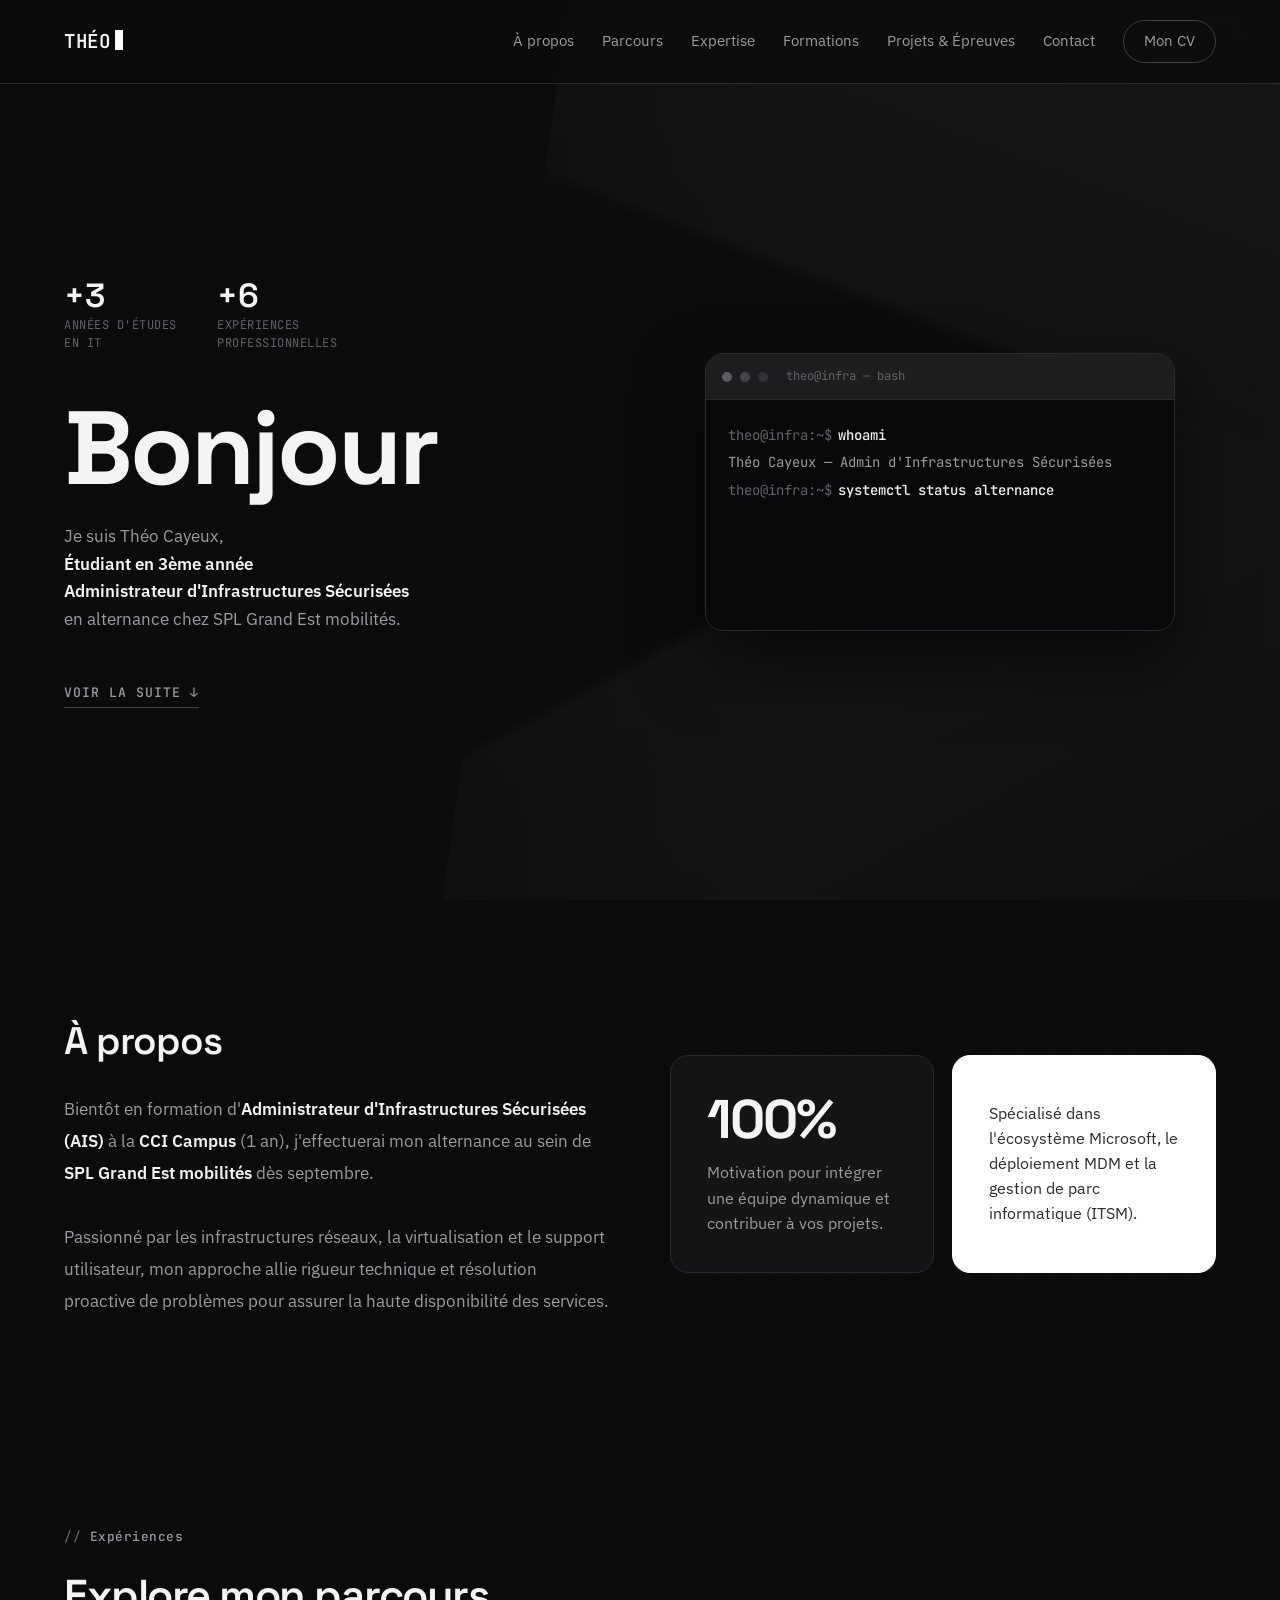
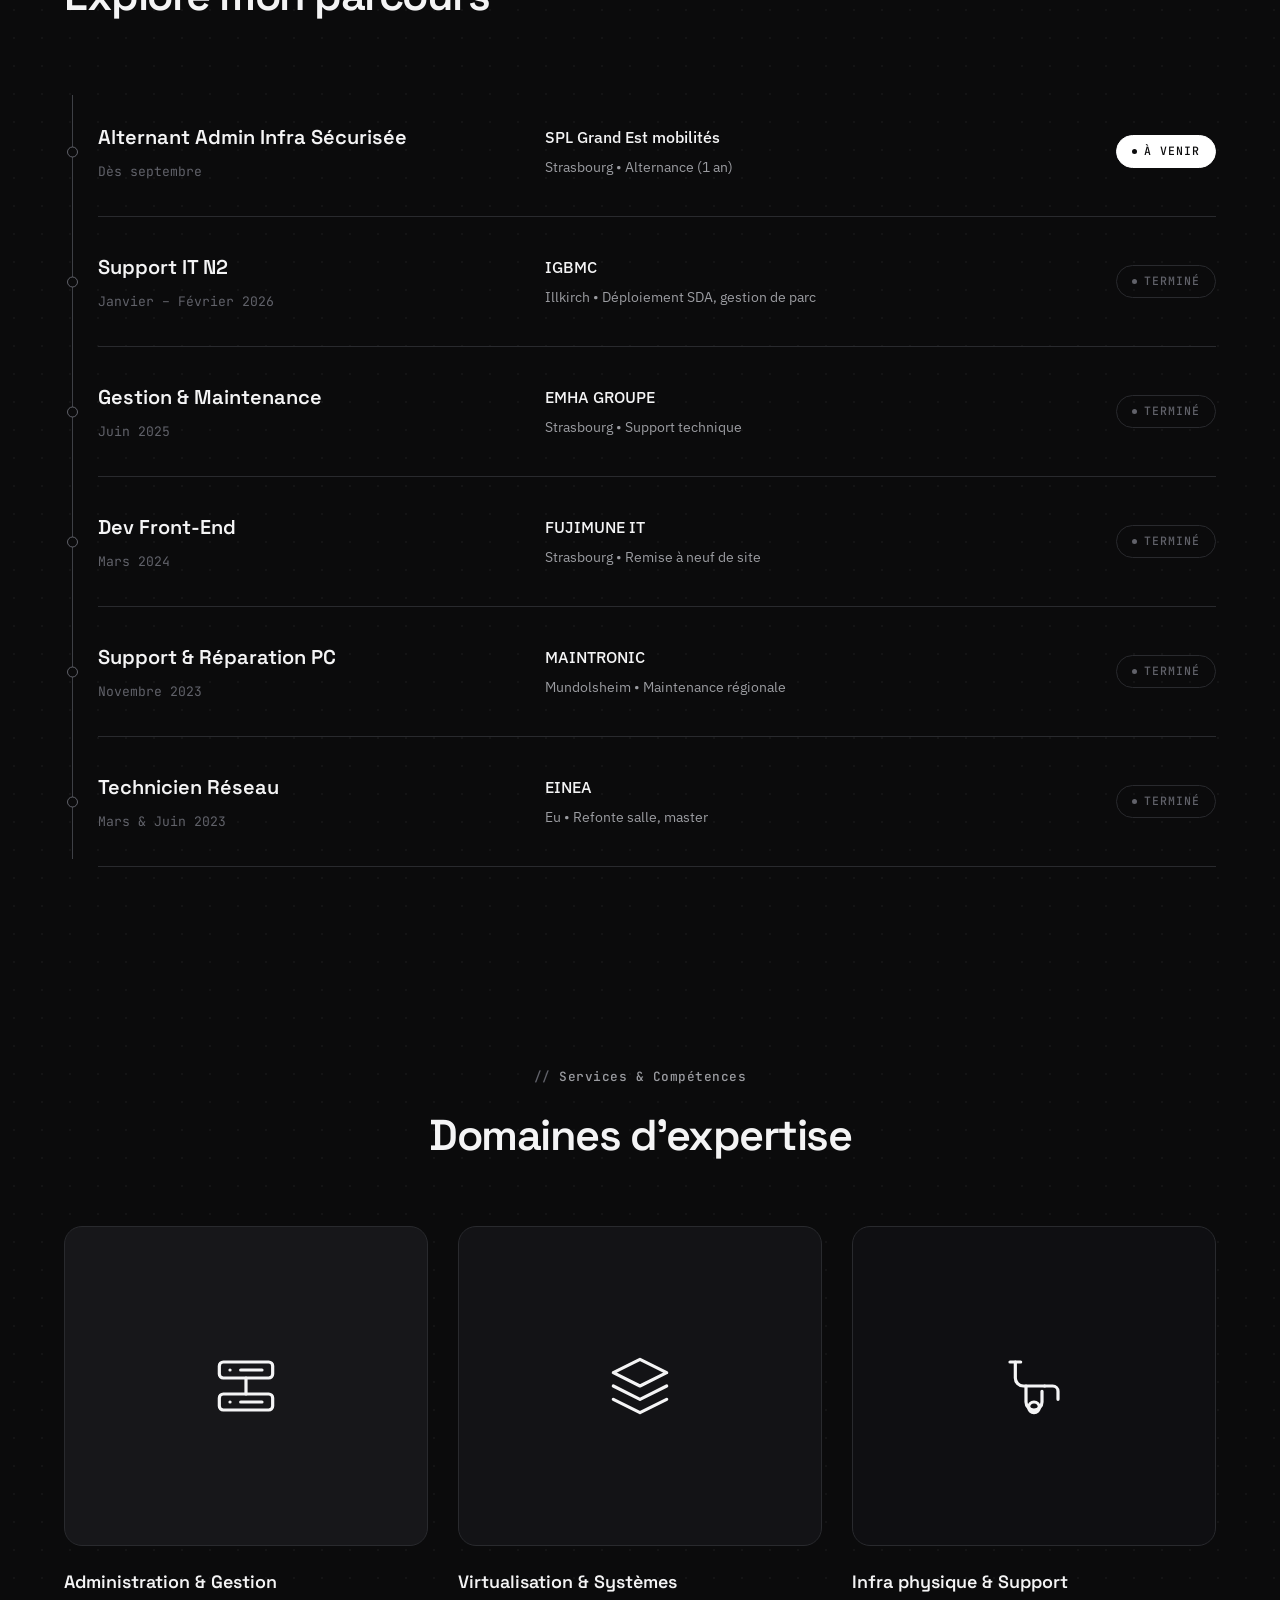
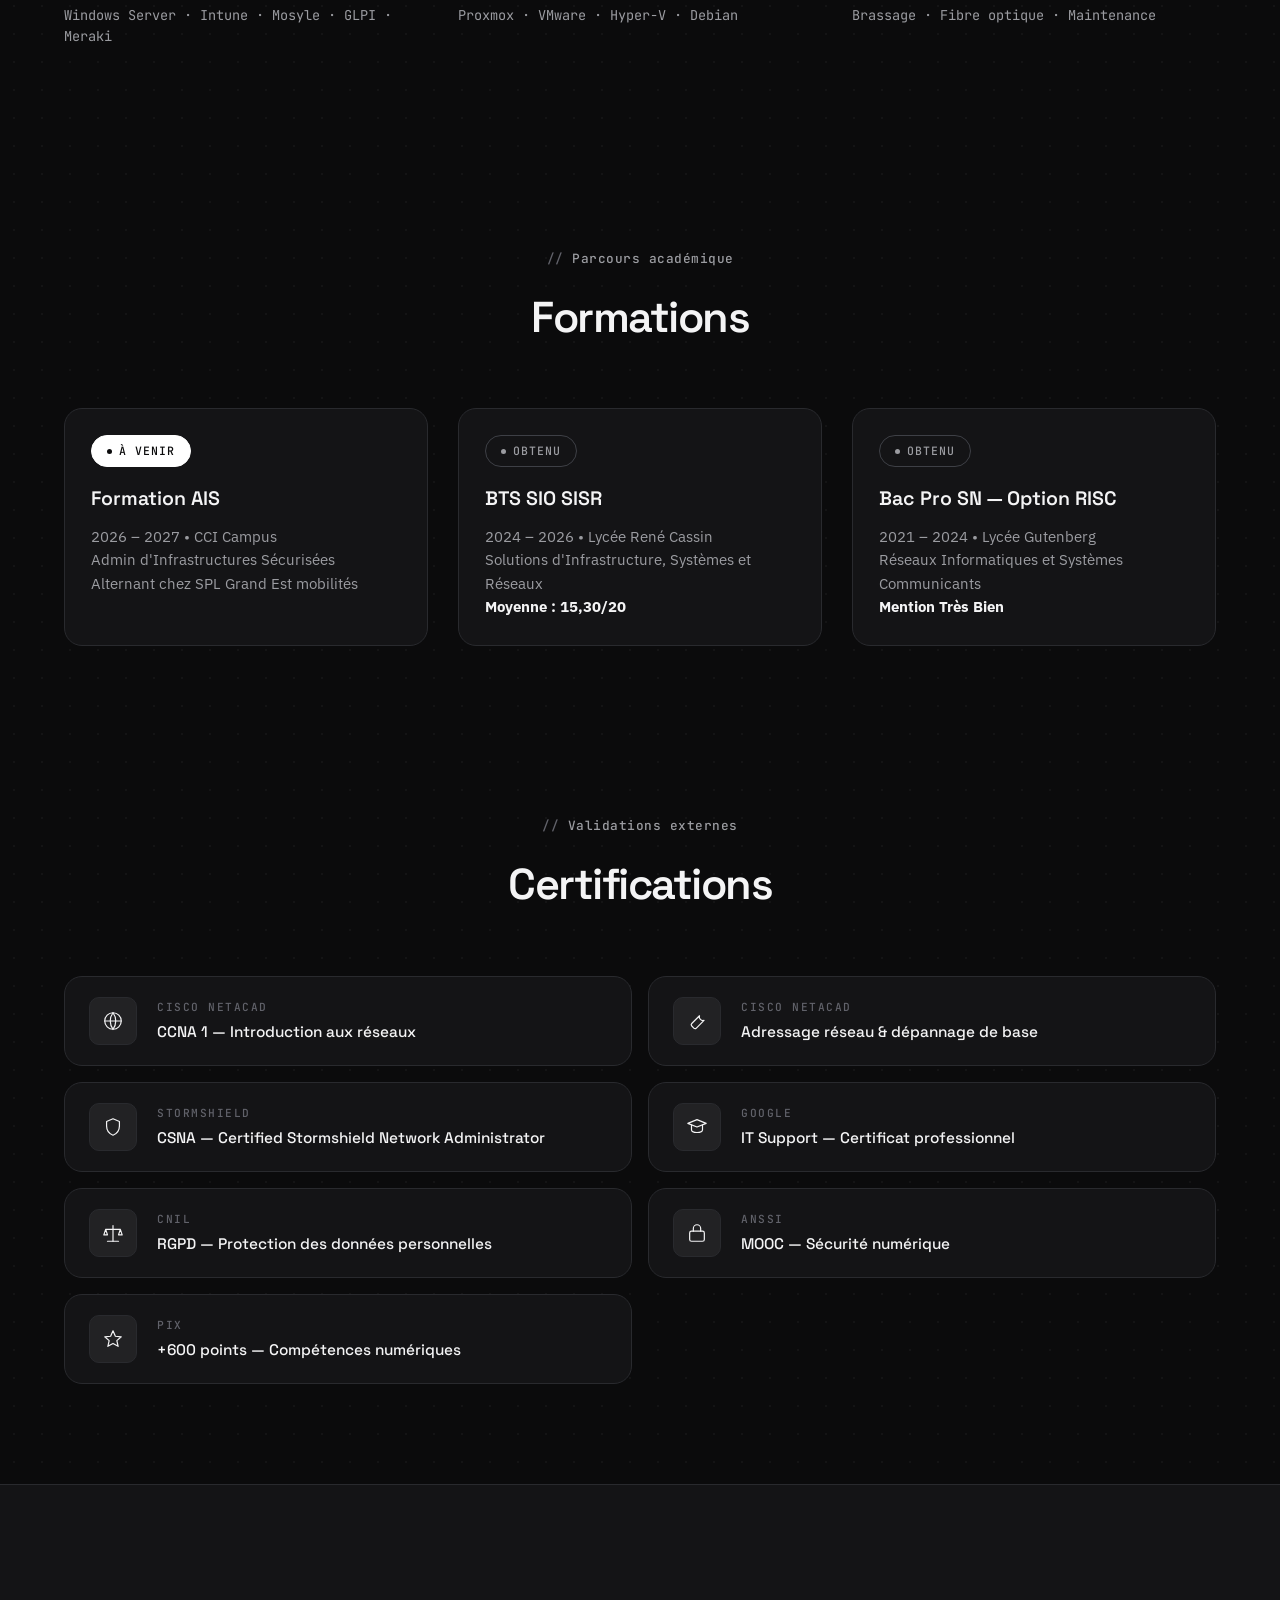
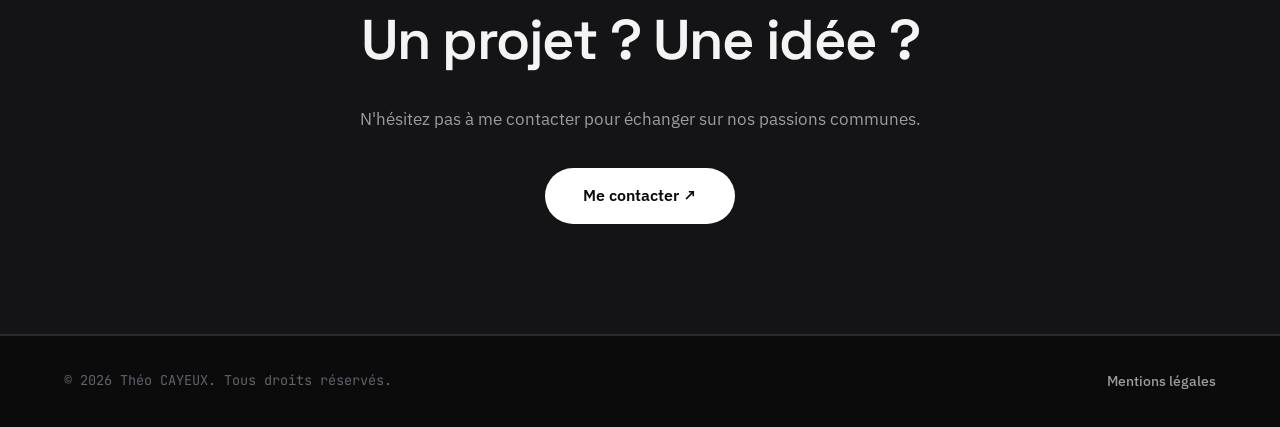
==== commit 9ec71425: "Add files via upload" ====
--- a/index.html
+++ b/index.html
@@ -4,16 +4,19 @@
     <meta charset="utf-8">
     <meta name="viewport" content="width=device-width, initial-scale=1.0">
     <title>Théo Cayeux | Portfolio</title>
-    <link rel="icon" href="data:image/svg+xml,<svg xmlns=%22http://www.w3.org/2000/svg%22 viewBox=%220 0 100 100%22><text y=%22.9em%22 font-size=%2290%22>🛠️</text></svg>">
+    <meta name="description" content="Portfolio de Théo Cayeux, étudiant Administrateur d'Infrastructures Sécurisées, alternant chez SPL Grand Est mobilités.">
+    <link rel="icon" href="data:image/svg+xml,<svg xmlns=%22http://www.w3.org/2000/svg%22 viewBox=%220 0 100 100%22><rect width=%22100%22 height=%22100%22 rx=%2220%22 fill=%22%230B0B0C%22/><text x=%2250%22 y=%2272%22 font-size=%2260%22 font-family=%22monospace%22 fill=%22%23fff%22 text-anchor=%22middle%22>T</text></svg>">
     <link rel="stylesheet" href="style.css">
-    <link href="https://fonts.googleapis.com/css2?family=Inter:wght@300;400;500;600;700&display=swap" rel="stylesheet">
+    <link rel="preconnect" href="https://fonts.googleapis.com">
+    <link rel="preconnect" href="https://fonts.gstatic.com" crossorigin>
+    <link href="https://fonts.googleapis.com/css2?family=IBM+Plex+Sans:wght@300;400;500;600&family=JetBrains+Mono:wght@400;500&family=Space+Grotesk:wght@500;600;700&display=swap" rel="stylesheet">
 </head>
 
 <body>
 
     <nav class="navbar">
-        <div class="nav-logo"><a href="https://theocyx.com/index.html">THÉO.</a></div>
-        
+        <div class="nav-logo"><a href="index.html">THÉO</a></div>
+
         <button class="menu-toggle" aria-label="Ouvrir le menu" aria-expanded="false">
             <span></span>
             <span></span>
@@ -25,11 +28,12 @@
             <a href="index.html#experience">Parcours</a>
             <a href="index.html#competences">Expertise</a>
             <a href="index.html#formations">Formations</a>
-            <a href="projets.html">Projets & Épreuves</a>
+            <a href="projets.html">Projets &amp; Épreuves</a>
             <a href="contact.html">Contact</a>
             <a href="cv.html" class="nav-cta">Mon CV</a>
         </div>
     </nav>
+    <div class="nav-overlay"></div>
 
     <header class="hero" id="home">
         <div class="hero-split">
@@ -44,16 +48,24 @@
                         <span class="stat-label">Expériences<br>professionnelles</span>
                     </div>
                 </div>
-                
+
                 <h1 class="reveal">Bonjour</h1>
-                
-                <p class="reveal">Je suis Théo Cayeux,<br><strong>Étudiant en 3ème années<br>Administrateur d’Infrastructures Sécurisées</strong><br>en alternance chez SPL Grand Est mobilités.</p>
-                
-                <a href="#about" class="scroll-down-link reveal">Scroll down &darr;</a>
-            </div>
-            
-            <div class="hero-right">
-                <div class="profile-placeholder reveal-scale"></div>
+
+                <p class="reveal">Je suis Théo Cayeux,<br><strong>Étudiant en 3ème année<br>Administrateur d'Infrastructures Sécurisées</strong><br>en alternance chez SPL Grand Est mobilités.</p>
+
+                <a href="#about" class="scroll-down-link reveal">Voir la suite &darr;</a>
+            </div>
+
+            <div class="hero-right reveal-right">
+                <div class="hero-terminal" aria-hidden="true">
+                    <div class="term-bar">
+                        <span class="term-dot term-dot--1"></span>
+                        <span class="term-dot term-dot--2"></span>
+                        <span class="term-dot term-dot--3"></span>
+                        <span class="term-path">theo@infra — bash</span>
+                    </div>
+                    <div class="term-body" id="terminal"></div>
+                </div>
             </div>
         </div>
     </header>
@@ -62,7 +74,7 @@
         <div class="about-grid">
             <div class="about-text reveal-left">
                 <h2>À propos</h2>
-                <p>Bientôt en formation d'<strong>Administrateur d’Infrastructures Sécurisées (AIS)</strong> à la <strong>CCI Campus</strong> (1 an), j'aurai le plaisir d'effectuer mon alternance au sein de <strong>SPL Grand Est mobilités</strong> dès septembre. <br><br>Passionné par les infrastructures réseaux, la virtualisation et le support utilisateur, mon approche allie rigueur technique et résolution proactive de problèmes pour assurer la haute disponibilité des services.</p>
+                <p>Bientôt en formation d'<strong>Administrateur d'Infrastructures Sécurisées (AIS)</strong> à la <strong>CCI Campus</strong> (1 an), j'effectuerai mon alternance au sein de <strong>SPL Grand Est mobilités</strong> dès septembre.<br><br>Passionné par les infrastructures réseaux, la virtualisation et le support utilisateur, mon approche allie rigueur technique et résolution proactive de problèmes pour assurer la haute disponibilité des services.</p>
             </div>
             <div class="about-visuals reveal-stagger">
                 <div class="about-card">
@@ -79,42 +91,42 @@
     <section id="experience" class="experience-section">
         <div class="section-header reveal">
             <span class="eyebrow">Expériences</span>
-            <h2>Explore Mon Parcours</h2>
-        </div>
-        
+            <h2>Explore mon parcours</h2>
+        </div>
+
         <div class="experience-list reveal-stagger">
 
             <div class="exp-row">
                 <div class="exp-role">
                     <h3>Alternant Admin Infra Sécurisée</h3>
-                    <p>Dès Septembre</p>
+                    <p>Dès septembre</p>
                 </div>
                 <div class="exp-company">
                     <p>SPL Grand Est mobilités</p>
                     <span>Strasbourg • Alternance (1 an)</span>
                 </div>
                 <div class="exp-badge">
-                    <span class="badge dark">Futur</span>
-                </div>
-            </div>
-            
+                    <span class="badge badge--current">À venir</span>
+                </div>
+            </div>
+
             <div class="exp-row">
                 <div class="exp-role">
                     <h3>Support IT N2</h3>
-                    <p>Janvier - Février 2026</p>
+                    <p>Janvier – Février 2026</p>
                 </div>
                 <div class="exp-company">
                     <p>IGBMC</p>
-                    <span>Illkirch • Déploiement SDA, Gestion parc</span>
-                </div>
-                <div class="exp-badge">
-                    <span class="badge">Passé</span>
-                </div>
-            </div>
-            
-            <div class="exp-row">
-                <div class="exp-role">
-                    <h3>Gestion & Maintenance</h3>
+                    <span>Illkirch • Déploiement SDA, gestion de parc</span>
+                </div>
+                <div class="exp-badge">
+                    <span class="badge badge--past">Terminé</span>
+                </div>
+            </div>
+
+            <div class="exp-row">
+                <div class="exp-role">
+                    <h3>Gestion &amp; Maintenance</h3>
                     <p>Juin 2025</p>
                 </div>
                 <div class="exp-company">
@@ -122,10 +134,10 @@
                     <span>Strasbourg • Support technique</span>
                 </div>
                 <div class="exp-badge">
-                    <span class="badge">Passé</span>
-                </div>
-            </div>
-            
+                    <span class="badge badge--past">Terminé</span>
+                </div>
+            </div>
+
             <div class="exp-row">
                 <div class="exp-role">
                     <h3>Dev Front-End</h3>
@@ -136,13 +148,13 @@
                     <span>Strasbourg • Remise à neuf de site</span>
                 </div>
                 <div class="exp-badge">
-                    <span class="badge">Passé</span>
-                </div>
-            </div>
-            
-            <div class="exp-row">
-                <div class="exp-role">
-                    <h3>Support & Réparation PC</h3>
+                    <span class="badge badge--past">Terminé</span>
+                </div>
+            </div>
+
+            <div class="exp-row">
+                <div class="exp-role">
+                    <h3>Support &amp; Réparation PC</h3>
                     <p>Novembre 2023</p>
                 </div>
                 <div class="exp-company">
@@ -150,61 +162,79 @@
                     <span>Mundolsheim • Maintenance régionale</span>
                 </div>
                 <div class="exp-badge">
-                    <span class="badge">Passé</span>
-                </div>
-            </div>
-            
+                    <span class="badge badge--past">Terminé</span>
+                </div>
+            </div>
+
             <div class="exp-row">
                 <div class="exp-role">
                     <h3>Technicien Réseau</h3>
-                    <p>Mars & Juin 2023</p>
+                    <p>Mars &amp; Juin 2023</p>
                 </div>
                 <div class="exp-company">
                     <p>EINEA</p>
-                    <span>Eu • Refonte salle, Master</span>
-                </div>
-                <div class="exp-badge">
-                    <span class="badge">Passé</span>
-                </div>
-            </div>
-            
+                    <span>Eu • Refonte salle, master</span>
+                </div>
+                <div class="exp-badge">
+                    <span class="badge badge--past">Terminé</span>
+                </div>
+            </div>
+
         </div>
     </section>
 
     <section id="competences" class="competences-section">
         <div class="section-header center reveal">
-            <span class="eyebrow">Services & Compétences</span>
-            <h2>Domaines d'Expertise</h2>
-        </div>
-        
+            <span class="eyebrow">Services &amp; Compétences</span>
+            <h2>Domaines d'expertise</h2>
+        </div>
+
         <div class="works-grid reveal-stagger">
             <div class="work-card">
-                <div class="work-visual" style="background-color: #ebebeb; color: #222;">
-                    🖥️
+                <div class="work-visual work-visual--1">
+                    <svg viewBox="0 0 24 24" fill="none" stroke="currentColor" stroke-width="1.2" stroke-linecap="round" stroke-linejoin="round" aria-hidden="true">
+                        <rect x="2" y="3" width="20" height="6" rx="1.5"/>
+                        <rect x="2" y="15" width="20" height="6" rx="1.5"/>
+                        <line x1="6" y1="6" x2="6.01" y2="6"/>
+                        <line x1="6" y1="18" x2="6.01" y2="18"/>
+                        <line x1="10" y1="6" x2="18" y2="6"/>
+                        <line x1="10" y1="18" x2="18" y2="18"/>
+                        <line x1="12" y1="9" x2="12" y2="15"/>
+                    </svg>
                 </div>
                 <div class="work-info">
-                    <h3>Administration & Gestion</h3>
-                    <p>Windows Server, Intune, Mosyle, GLPI, Meraki</p>
-                </div>
-            </div>
-            
+                    <h3>Administration &amp; Gestion</h3>
+                    <p>Windows Server · Intune · Mosyle · GLPI · Meraki</p>
+                </div>
+            </div>
+
             <div class="work-card">
-                <div class="work-visual" style="background-color: #E8E8E8; color: #222;">
-                    ☁️
+                <div class="work-visual work-visual--2">
+                    <svg viewBox="0 0 24 24" fill="none" stroke="currentColor" stroke-width="1.2" stroke-linecap="round" stroke-linejoin="round" aria-hidden="true">
+                        <polygon points="12 2 22 7 12 12 2 7 12 2"/>
+                        <polyline points="2 12 12 17 22 12"/>
+                        <polyline points="2 17 12 22 22 17"/>
+                    </svg>
                 </div>
                 <div class="work-info">
-                    <h3>Virtualisation & Systèmes</h3>
-                    <p>Proxmox, VMware, Hyper-V, Debian</p>
-                </div>
-            </div>
-            
+                    <h3>Virtualisation &amp; Systèmes</h3>
+                    <p>Proxmox · VMware · Hyper-V · Debian</p>
+                </div>
+            </div>
+
             <div class="work-card">
-                <div class="work-visual" style="background-color: #E0E0E0; color: #222;">
-                    🛠️
+                <div class="work-visual work-visual--3">
+                    <svg viewBox="0 0 24 24" fill="none" stroke="currentColor" stroke-width="1.2" stroke-linecap="round" stroke-linejoin="round" aria-hidden="true">
+                        <path d="M5 3v6a3 3 0 0 0 3 3h1v6a3 3 0 0 0 6 0v-4"/>
+                        <line x1="3" y1="3" x2="7" y2="3"/>
+                        <path d="M16 12h3a2 2 0 0 1 2 2v3"/>
+                        <circle cx="12" cy="20" r="2"/>
+                        <line x1="9" y1="12" x2="16" y2="12"/>
+                    </svg>
                 </div>
                 <div class="work-info">
-                    <h3>Infra Physique & Support</h3>
-                    <p>Brassage, Fibre Optique, Maintenance</p>
+                    <h3>Infra physique &amp; Support</h3>
+                    <p>Brassage · Fibre optique · Maintenance</p>
                 </div>
             </div>
         </div>
@@ -212,43 +242,47 @@
 
     <section id="formations" class="insights-section">
         <div class="section-header center reveal">
-            <span class="eyebrow">Parcours Académique</span>
-            <h2>Formations & Certifications</h2>
-        </div>
-        
+            <span class="eyebrow">Parcours académique</span>
+            <h2>Formations</h2>
+        </div>
+
         <div class="insights-grid reveal-stagger">
-            
+
             <div class="insight-card">
-                <span class="badge">Futur</span>
+                <span class="badge badge--current">À venir</span>
                 <h3>Formation AIS</h3>
                 <p>2026 – 2027 • CCI Campus<br>Admin d'Infrastructures Sécurisées<br>Alternant chez SPL Grand Est mobilités</p>
             </div>
-            
+
             <div class="insight-card">
-                <span class="badge dark">Obtenu</span>
+                <span class="badge">Obtenu</span>
                 <h3>BTS SIO SISR</h3>
-                <p>2024-2026 • Lycée René Cassin<br>Solutions d'Infrastructure, Systèmes et Réseaux<br><strong>Moyenne : 15,30/20</strong></p>
-            </div>
-            
+                <p>2024 – 2026 • Lycée René Cassin<br>Solutions d'Infrastructure, Systèmes et Réseaux<br><strong>Moyenne : 15,30/20</strong></p>
+            </div>
+
             <div class="insight-card">
-                <span class="badge dark">Obtenu</span>
+                <span class="badge">Obtenu</span>
                 <h3>Bac Pro SN — Option RISC</h3>
                 <p>2021 – 2024 • Lycée Gutenberg<br>Réseaux Informatiques et Systèmes Communicants<br><strong>Mention Très Bien</strong></p>
             </div>
-            
+
         </div>
     </section>
 
     <section id="certifications" class="certifications-section">
         <div class="section-header center reveal">
-            <span class="eyebrow">Parcours Professionnel</span>
+            <span class="eyebrow">Validations externes</span>
             <h2>Certifications</h2>
         </div>
-        
+
         <div class="cert-grid reveal-stagger">
 
             <div class="cert-card">
-                <div class="cert-logo cisco">🌐</div>
+                <div class="cert-logo">
+                    <svg viewBox="0 0 24 24" fill="none" stroke="currentColor" stroke-width="1.3" stroke-linecap="round" aria-hidden="true">
+                        <circle cx="12" cy="12" r="9"/><path d="M3 12h18M12 3a15 15 0 0 1 0 18a15 15 0 0 1 0-18"/>
+                    </svg>
+                </div>
                 <div class="cert-info">
                     <span class="cert-issuer">CISCO NetAcad</span>
                     <h3>CCNA 1 — Introduction aux réseaux</h3>
@@ -256,7 +290,11 @@
             </div>
 
             <div class="cert-card">
-                <div class="cert-logo cisco">🔧</div>
+                <div class="cert-logo">
+                    <svg viewBox="0 0 24 24" fill="none" stroke="currentColor" stroke-width="1.3" stroke-linecap="round" stroke-linejoin="round" aria-hidden="true">
+                        <path d="M14.7 6.3a4 4 0 0 0 5 5l-8.4 8.4a2 2 0 0 1-2.8 0l-2.2-2.2a2 2 0 0 1 0-2.8Z"/>
+                    </svg>
+                </div>
                 <div class="cert-info">
                     <span class="cert-issuer">CISCO NetAcad</span>
                     <h3>Adressage réseau &amp; dépannage de base</h3>
@@ -264,7 +302,11 @@
             </div>
 
             <div class="cert-card">
-                <div class="cert-logo storm">🛡️</div>
+                <div class="cert-logo">
+                    <svg viewBox="0 0 24 24" fill="none" stroke="currentColor" stroke-width="1.3" stroke-linecap="round" stroke-linejoin="round" aria-hidden="true">
+                        <path d="M12 3l7 3v5c0 4.4-2.9 8.4-7 10c-4.1-1.6-7-5.6-7-10V6Z"/>
+                    </svg>
+                </div>
                 <div class="cert-info">
                     <span class="cert-issuer">Stormshield</span>
                     <h3>CSNA — Certified Stormshield Network Administrator</h3>
@@ -272,15 +314,24 @@
             </div>
 
             <div class="cert-card">
-                <div class="cert-logo google">🎓</div>
+                <div class="cert-logo">
+                    <svg viewBox="0 0 24 24" fill="none" stroke="currentColor" stroke-width="1.3" stroke-linecap="round" stroke-linejoin="round" aria-hidden="true">
+                        <path d="M2 8l10-4l10 4l-10 4Z"/><path d="M6 10v5c0 1.7 2.7 3 6 3s6-1.3 6-3v-5"/>
+                    </svg>
+                </div>
                 <div class="cert-info">
                     <span class="cert-issuer">Google</span>
-                    <h3>IT Support — Certificat Professionnel</h3>
-                </div>
-            </div>
-
-            <div class="cert-card">
-                <div class="cert-logo cnil">⚖️</div>
+                    <h3>IT Support — Certificat professionnel</h3>
+                </div>
+            </div>
+
+            <div class="cert-card">
+                <div class="cert-logo">
+                    <svg viewBox="0 0 24 24" fill="none" stroke="currentColor" stroke-width="1.3" stroke-linecap="round" stroke-linejoin="round" aria-hidden="true">
+                        <line x1="12" y1="4" x2="12" y2="21"/><line x1="6" y1="21" x2="18" y2="21"/>
+                        <path d="M4 8h16M4 8l-2 6h4Zm16 0l2 6h-4Z"/>
+                    </svg>
+                </div>
                 <div class="cert-info">
                     <span class="cert-issuer">CNIL</span>
                     <h3>RGPD — Protection des données personnelles</h3>
@@ -288,7 +339,11 @@
             </div>
 
             <div class="cert-card">
-                <div class="cert-logo anssi">🔒</div>
+                <div class="cert-logo">
+                    <svg viewBox="0 0 24 24" fill="none" stroke="currentColor" stroke-width="1.3" stroke-linecap="round" stroke-linejoin="round" aria-hidden="true">
+                        <rect x="4" y="10" width="16" height="11" rx="2"/><path d="M8 10V7a4 4 0 0 1 8 0v3"/>
+                    </svg>
+                </div>
                 <div class="cert-info">
                     <span class="cert-issuer">ANSSI</span>
                     <h3>MOOC — Sécurité numérique</h3>
@@ -296,7 +351,11 @@
             </div>
 
             <div class="cert-card">
-                <div class="cert-logo pix">⭐</div>
+                <div class="cert-logo">
+                    <svg viewBox="0 0 24 24" fill="none" stroke="currentColor" stroke-width="1.3" stroke-linecap="round" stroke-linejoin="round" aria-hidden="true">
+                        <polygon points="12 3 14.6 9 21 9.6 16.2 13.8 17.6 20 12 16.8 6.4 20 7.8 13.8 3 9.6 9.4 9 12 3"/>
+                    </svg>
+                </div>
                 <div class="cert-info">
                     <span class="cert-issuer">PIX</span>
                     <h3>+600 points — Compétences numériques</h3>
@@ -310,56 +369,58 @@
         <div class="banner-content reveal-scale">
             <h2>Un projet ? Une idée ?</h2>
             <p>N'hésitez pas à me contacter pour échanger sur nos passions communes.</p>
-            <a href="mailto:cayeuxtheo@gmail.com" class="btn-cta">Me contacter &nearr;</a>
+            <a href="contact.html" class="btn-cta">Me contacter &nearr;</a>
         </div>
     </section>
 
     <footer class="footer">
         <div class="footer-content">
             <p>&copy; 2026 Théo CAYEUX. Tous droits réservés.</p>
-            <div class="footer-links">
-            </div>
-            <a href="#" class="btn-mentions" onclick="openModal(event)">Mentions Légales</a>
+            <div class="footer-links"></div>
+            <a href="#" class="btn-mentions" onclick="openModal(event)">Mentions légales</a>
         </div>
     </footer>
 
     <div id="modalMentions" class="modal">
         <div class="modal-content">
             <span class="close-btn" onclick="closeModal()">&times;</span>
-            
-            <h2>Mentions Légales</h2>
+
+            <h2>Mentions légales</h2>
 
             <div class="modal-body">
-                <h3>1. Informations éditeur</h3>
-                <p><strong>Théo CAYEUX</strong><br>
-                Étudiant BTS SIO Option SISR<br>
-                Lycée René Cassin, Strasbourg</p>
-
-                <h3>2. Hébergement</h3>
-                <p>Ce portfolio est hébergé sur <strong>GitHub Pages</strong>.<br>
-                GitHub Inc., 88 Market Street, San Francisco, CA 94105, USA.</p>
+                <h3>1. Éditeur du site</h3>
+                <p><strong>Théo CAYEUX</strong> — personne physique éditant un site personnel à caractère non commercial.<br>
+                Étudiant en formation Administrateur d'Infrastructures Sécurisées (AIS) au CCI Campus, en alternance chez SPL Grand Est mobilités.</p>
+
+                <h3>2. Directeur de la publication</h3>
+                <p>Théo CAYEUX</p>
 
                 <h3>3. Contact</h3>
                 <div class="email-box">
                     <a href="mailto:cayeuxtheo@gmail.com">cayeuxtheo@gmail.com</a>
                 </div>
 
-                <h3>4. Directeur de la publication</h3>
-                <p>Théo CAYEUX</p>
+                <h3>4. Hébergeur</h3>
+                <p><strong>GitHub, Inc.</strong> (service GitHub Pages)<br>
+                88 Colin P. Kelly Jr. Street, San Francisco, CA 94107, États-Unis<br>
+                Téléphone : +1 877 448 4820</p>
 
                 <h3>5. URL du site</h3>
-                <p><a href="https://theocyx.com" target="_blank">https://theocyx.com</a></p>
+                <p><a href="https://theocyx.com" target="_blank" rel="noopener">https://theocyx.com</a></p>
 
                 <h3>6. Propriété intellectuelle</h3>
-                <p>Tous les contenus de ce portfolio sont la propriété exclusive de Théo CAYEUX.</p>
-
-                <h3>7. Données personnelles</h3>
-                <p>Aucune donnée personnelle n'est collectée.</p>
-				
-				<h3>8. Responsabilité</h3>
-                <p>Les liens externes ouvrant vers d'autres sites ne sont pas sous la responsabilité de l'auteur. Le contenu est mis à jour régulièrement mais l'auteur ne peut être tenu responsable d'éventuelles erreurs.</p>
-            </div>
-            
+                <p>Sauf mention contraire, l'ensemble des contenus de ce portfolio (textes, images, code) est la propriété exclusive de Théo CAYEUX. Toute reproduction ou réutilisation, totale ou partielle, est interdite sans autorisation écrite préalable. Les marques, logos et documents de tiers éventuellement cités restent la propriété de leurs détenteurs respectifs.</p>
+
+                <h3>7. Données personnelles et cookies</h3>
+                <p>Ce site ne comporte aucun formulaire, aucun cookie et aucun outil de mesure d'audience : l'éditeur ne collecte donc aucune donnée personnelle. L'hébergeur GitHub peut enregistrer des données de connexion (adresse IP, journaux techniques) pour assurer la sécurité et le bon fonctionnement du service. Conformément au RGPD, vous pouvez exercer vos droits d'accès, de rectification et d'effacement en écrivant à l'adresse e-mail ci-dessus.</p>
+
+                <h3>8. Responsabilité</h3>
+                <p>Les informations publiées sont fournies à titre indicatif et mises à jour régulièrement ; l'éditeur ne saurait être tenu responsable d'éventuelles erreurs ou omissions. Les sites tiers accessibles via des liens externes ne relèvent pas de la responsabilité de l'éditeur.</p>
+
+                <h3>9. Droit applicable</h3>
+                <p>Le présent site et les présentes mentions légales sont soumis au droit français.</p>
+            </div>
+
             <div class="modal-footer-text">
                 © 2026 Théo CAYEUX
             </div>
--- a/style.css
+++ b/style.css
@@ -1,26 +1,34 @@
 /* =========================================
-   LIGHT MINIMALIST PORTFOLIO — DRIBBBLE LAYOUT
-   Inspired by "Personal Portfolio Website Design"
+   PORTFOLIO — MONOCHROME / TERMINAL
+   Théo Cayeux — Administrateur d'Infrastructures Sécurisées
+   Palette strictement noir & blanc.
    ========================================= */
 
 /* ---- VARIABLES ---- */
 :root {
-    --bg-primary: #FFFFFF;
-    --bg-secondary: #F8F8F8;
-    --bg-inverse: #222222;
-    --border-subtle: #EAEAEA;
-    --text-primary: #222222;
-    --text-secondary: #7B7B7B;
-    --text-muted: #A0A0A0;
-    --text-inverse: #FFFFFF;
-    
+    --bg-void: #0B0B0C;
+    --bg-panel: #141416;
+    --bg-panel-raised: #1D1D20;
+    --border: #292A2E;
+    --border-strong: #3E4046;
+
+    --text-primary: #F4F4F5;
+    --text-secondary: #9B9CA1;
+    --text-muted: #61626A;
+    --text-inverse: #0B0B0C;
+
+    /* L'accent est le blanc pur : contraste, pas couleur. */
+    --accent: #FFFFFF;
+
     /* Typography */
-    --font-sans: 'Inter', -apple-system, BlinkMacSystemFont, "Segoe UI", Roboto, Helvetica, Arial, sans-serif;
-    
-    --navbar-height: 90px;
-    --radius-lg: 24px;
-    --radius: 12px;
-    --radius-sm: 8px;
+    --font-display: 'Space Grotesk', 'Segoe UI', sans-serif;
+    --font-body: 'IBM Plex Sans', -apple-system, BlinkMacSystemFont, "Segoe UI", Roboto, Helvetica, Arial, sans-serif;
+    --font-mono: 'JetBrains Mono', ui-monospace, SFMono-Regular, Menlo, Consolas, monospace;
+
+    --navbar-height: 84px;
+    --radius-lg: 18px;
+    --radius: 10px;
+    --radius-sm: 6px;
     --ease: cubic-bezier(0.25, 0.1, 0.25, 1);
     --transition: 0.3s var(--ease);
 }
@@ -40,10 +48,9 @@
 }
 
 /* =========================================
-   SCROLL REVEAL ANIMATION ENGINE
-   Elements start hidden/offset, then animate
-   in via the .in-view class (added by main.js
-   through an IntersectionObserver).
+   SCROLL REVEAL ENGINE
+   Les éléments démarrent masqués puis s'animent
+   via la classe .in-view ajoutée par main.js.
    ========================================= */
 .reveal {
     opacity: 0;
@@ -51,10 +58,7 @@
     transition: opacity 0.8s var(--ease), transform 0.8s var(--ease);
     will-change: opacity, transform;
 }
-.reveal.in-view {
-    opacity: 1;
-    transform: translateY(0);
-}
+.reveal.in-view { opacity: 1; transform: translateY(0); }
 
 .reveal-scale {
     opacity: 0;
@@ -62,10 +66,7 @@
     transition: opacity 0.8s var(--ease), transform 0.8s var(--ease);
     will-change: opacity, transform;
 }
-.reveal-scale.in-view {
-    opacity: 1;
-    transform: scale(1) translateY(0);
-}
+.reveal-scale.in-view { opacity: 1; transform: scale(1) translateY(0); }
 
 .reveal-left {
     opacity: 0;
@@ -81,10 +82,6 @@
 }
 .reveal-right.in-view { opacity: 1; transform: translateX(0); }
 
-/* Stagger: direct children fade/rise in sequence.
-   Delay is set inline (--stagger-delay) by main.js
-   based on child index, so any number of children
-   just works without manual nth-child rules. */
 .reveal-stagger > * {
     opacity: 0;
     transform: translateY(28px);
@@ -92,15 +89,12 @@
     transition-delay: var(--stagger-delay, 0s);
     will-change: opacity, transform;
 }
-.reveal-stagger.in-view > * {
-    opacity: 1;
-    transform: translateY(0);
-}
-
-/* Subtle continuous life: floating hero blob + logo hover */
+.reveal-stagger.in-view > * { opacity: 1; transform: translateY(0); }
+
+/* ---- KEYFRAMES ---- */
 @keyframes float {
     0%, 100% { transform: translateY(0); }
-    50% { transform: translateY(-14px); }
+    50% { transform: translateY(-10px); }
 }
 @keyframes fadeInDown {
     from { opacity: 0; transform: translateY(-16px); }
@@ -108,7 +102,15 @@
 }
 @keyframes pulseSoft {
     0%, 100% { opacity: 1; }
-    50% { opacity: 0.6; }
+    50% { opacity: 0.55; }
+}
+@keyframes blink {
+    0%, 100% { opacity: 1; }
+    50% { opacity: 0; }
+}
+@keyframes pulseDot {
+    0%, 100% { opacity: 1; }
+    50% { opacity: 0.25; }
 }
 
 .navbar { animation: fadeInDown 0.6s var(--ease); }
@@ -118,25 +120,54 @@
     animation: pulseSoft 2.4s ease-in-out infinite;
 }
 
-/* Progress bar filled by main.js on scroll */
 .scroll-progress {
     position: fixed;
     top: 0;
     left: 0;
-    height: 3px;
+    height: 2px;
     width: 0%;
-    background-color: var(--bg-inverse);
+    background-color: var(--accent);
     z-index: 1100;
     transition: width 0.1s linear;
 }
 
+/* ---- TRANSITION DE PAGE ----
+   Rideau qui remonte avant de quitter la page,
+   puis fondu du contenu à l'arrivée. */
+.page-transition {
+    position: fixed;
+    inset: 0;
+    z-index: 2000;
+    pointer-events: none;
+    background-color: var(--bg-void);
+    background-image: radial-gradient(circle, rgba(255, 255, 255, 0.035) 1px, transparent 1px);
+    background-size: 28px 28px;
+    opacity: 0;
+    transform: translateY(100%);
+    transition: transform 0.42s var(--ease), opacity 0.42s var(--ease);
+    will-change: transform, opacity;
+}
+.page-transition.is-active {
+    opacity: 1;
+    transform: translateY(0);
+    pointer-events: auto;
+}
+
+@keyframes pageIn {
+    from { opacity: 0; }
+    to { opacity: 1; }
+}
+body { animation: pageIn 0.45s var(--ease); }
+
 /* ---- RESET ---- */
 * { margin: 0; padding: 0; box-sizing: border-box; }
 
 body {
-    background-color: var(--bg-primary);
-    color: var(--text-primary);
-    font-family: var(--font-sans);
+    background-color: var(--bg-void);
+    background-image: radial-gradient(circle, rgba(255, 255, 255, 0.035) 1px, transparent 1px);
+    background-size: 28px 28px;
+    color: var(--text-primary);
+    font-family: var(--font-body);
     line-height: 1.6;
     overflow-x: clip;
     -webkit-font-smoothing: antialiased;
@@ -145,6 +176,29 @@
 
 a { text-decoration: none; color: inherit; transition: color var(--transition); }
 ul { list-style: none; }
+
+.page-flex-body {
+    min-height: 100vh;
+    min-height: 100dvh;
+    display: flex;
+    flex-direction: column;
+    margin: 0;
+}
+
+::selection { background: var(--accent); color: var(--text-inverse); }
+
+::-webkit-scrollbar { width: 10px; }
+::-webkit-scrollbar-track { background: var(--bg-void); }
+::-webkit-scrollbar-thumb { background: var(--border-strong); border-radius: 6px; }
+::-webkit-scrollbar-thumb:hover { background: var(--text-muted); }
+
+a:focus-visible, button:focus-visible, [tabindex]:focus-visible {
+    outline: 2px solid var(--accent);
+    outline-offset: 3px;
+    border-radius: 4px;
+}
+
+h1, h2, h3 { font-family: var(--font-display); }
 
 /* =========================================
    NAVIGATION
@@ -158,258 +212,417 @@
     display: flex;
     justify-content: space-between;
     align-items: center;
-    background: rgba(255, 255, 255, 0.95);
-    backdrop-filter: blur(10px);
-    -webkit-backdrop-filter: blur(10px);
-    z-index: 1000;
+    background: rgba(11, 11, 12, 0.78);
+    backdrop-filter: blur(14px);
+    -webkit-backdrop-filter: blur(14px);
+    border-bottom: 1px solid var(--border);
+    z-index: 1200;
+    transition: box-shadow var(--transition), border-color var(--transition);
+}
+.navbar.navbar--scrolled {
+    border-bottom-color: var(--border-strong);
+    box-shadow: 0 8px 24px rgba(0, 0, 0, 0.5);
 }
 
 .nav-logo {
+    font-family: var(--font-mono);
     font-weight: 600;
-    font-size: 1.4rem;
-    letter-spacing: -1px;
-}
-
-.nav-links {
+    font-size: 1.2rem;
+    letter-spacing: -0.5px;
+    color: var(--text-primary);
+}
+.nav-logo a::after {
+    content: '';
+    display: inline-block;
+    width: 8px;
+    height: 1.05em;
+    margin-left: 5px;
+    background: var(--accent);
+    vertical-align: -2px;
+    animation: blink 1.1s steps(1) infinite;
+}
+
+.nav-links { display: flex; align-items: center; }
+
+.nav-links a {
+    margin-left: 28px;
+    color: var(--text-secondary);
+    font-size: 0.94rem;
+    font-weight: 400;
+}
+.nav-links a:hover { color: var(--text-primary); }
+
+/* Soulignement animé : entre par la gauche, sort par la droite.
+   .is-active est posé par main.js (page courante + section visible). */
+.nav-links a:not(.nav-cta) { position: relative; }
+.nav-links a:not(.nav-cta)::after {
+    content: '';
+    position: absolute;
+    left: 0;
+    bottom: -6px;
+    width: 100%;
+    height: 1px;
+    background: var(--accent);
+    transform: scaleX(0);
+    transform-origin: right center;
+    transition: transform 0.4s var(--ease);
+}
+.nav-links a:not(.nav-cta):hover::after,
+.nav-links a:not(.nav-cta).is-active::after {
+    transform: scaleX(1);
+    transform-origin: left center;
+}
+.nav-links a.is-active { color: var(--text-primary); }
+
+/* Retour tactile au clic */
+@keyframes navTap {
+    0%   { transform: scale(1); }
+    40%  { transform: scale(0.93); }
+    100% { transform: scale(1); }
+}
+.nav-links a.is-tapped { animation: navTap 0.38s var(--ease); }
+
+/* Section d'arrivée : liseré qui s'allume une fois le scroll terminé */
+@keyframes targetGlow {
+    0%   { box-shadow: inset 0 0 0 1px rgba(255, 255, 255, 0); }
+    30%  { box-shadow: inset 0 0 0 1px rgba(255, 255, 255, 0.16); }
+    100% { box-shadow: inset 0 0 0 1px rgba(255, 255, 255, 0); }
+}
+.nav-flash { animation: targetGlow 1.1s var(--ease); }
+
+.nav-cta {
+    margin-left: 28px;
+    font-weight: 600;
+    font-size: 0.88rem;
+    color: var(--text-primary);
+    border: 1px solid var(--border-strong);
+    border-radius: 50px;
+    padding: 8px 20px;
+    transition: background-color var(--transition), color var(--transition), border-color var(--transition);
+}
+.nav-cta:hover {
+    background-color: var(--accent);
+    color: var(--text-inverse);
+    border-color: var(--accent);
+}
+
+.menu-toggle {
+    display: none;
+    flex-direction: column;
+    justify-content: center;
+    gap: 5px;
+    width: 32px;
+    height: 32px;
+    background: none;
+    border: none;
+    cursor: pointer;
+    padding: 4px;
+    z-index: 1300;
+}
+.menu-toggle span {
+    display: block;
+    width: 100%;
+    height: 2px;
+    background: var(--text-primary);
+    border-radius: 2px;
+    transition: transform 0.3s var(--ease), opacity 0.3s var(--ease);
+}
+.menu-toggle.active span:nth-child(1) { transform: translateY(7px) rotate(45deg); }
+.menu-toggle.active span:nth-child(2) { opacity: 0; }
+.menu-toggle.active span:nth-child(3) { transform: translateY(-7px) rotate(-45deg); }
+
+.nav-overlay {
+    position: fixed;
+    inset: 0;
+    background: rgba(0, 0, 0, 0.65);
+    opacity: 0;
+    visibility: hidden;
+    transition: opacity 0.3s var(--ease), visibility 0.3s;
+    z-index: 1100;
+}
+.nav-overlay.active { opacity: 1; visibility: visible; }
+
+body.menu-open { overflow: hidden; }
+
+/* =========================================
+   HERO
+   Rappel de la bannière : plans sombres facettés
+   ========================================= */
+.hero {
+    position: relative;
+    overflow: hidden;
+    min-height: 100vh;
+    padding: calc(var(--navbar-height) + 40px) 5% 40px;
     display: flex;
     align-items: center;
-}
-
-.nav-links a {
-    margin-left: 32px;
-    color: var(--text-secondary);
-    font-size: 0.95rem;
-    font-weight: 500;
-}
-.nav-links a:hover { color: var(--text-primary); }
-
-.nav-cta {
-    margin-left: 40px;
-    font-weight: 600;
-    font-size: 0.95rem;
-    color: var(--text-primary);
-    border-bottom: 1px solid var(--text-primary);
-    padding-bottom: 2px;
-}
-
-/* =========================================
-   HERO SECTION
-   ========================================= */
-.hero {
-    min-height: 100vh;
-    padding: calc(var(--navbar-height) + 40px) 5% 0;
-    display: flex;
-    align-items: flex-end; /* Align bottom to let image sit on bottom edge */
-    background-color: var(--bg-secondary);
+    background-color: var(--bg-void);
+}
+.hero::before,
+.hero::after {
+    content: '';
+    position: absolute;
+    pointer-events: none;
+}
+.hero::before {
+    top: -20%;
+    right: -10%;
+    width: 70vw;
+    height: 130%;
+    background: linear-gradient(200deg, #1C1C1F 0%, #141416 45%, transparent 46%),
+                linear-gradient(150deg, transparent 55%, #17171A 56%, #0F0F11 100%);
+    transform: skewX(-8deg);
+    opacity: 0.9;
+}
+.hero::after {
+    top: 0;
+    left: 0;
+    right: 0;
+    bottom: 0;
+    background: linear-gradient(90deg, var(--bg-void) 12%, transparent 60%);
 }
 
 .hero-split {
+    position: relative;
+    z-index: 2;
     display: flex;
     width: 100%;
     max-width: 1400px;
     margin: 0 auto;
     justify-content: space-between;
     align-items: center;
-}
-
-.hero-left {
-    flex: 1;
-    padding-bottom: 60px;
-}
-
-.hero-stats {
-    display: flex;
-    gap: 40px;
-    margin-bottom: 60px;
-}
-
-.stat {
-    display: flex;
-    flex-direction: column;
-}
+    gap: 48px;
+}
+
+.hero-left { flex: 1; min-width: 0; }
+
+.hero-stats { display: flex; gap: 40px; margin-bottom: 46px; }
+
+.stat { display: flex; flex-direction: column; }
 
 .stat-value {
-    font-size: 2.2rem;
-    font-weight: 300;
+    font-family: var(--font-display);
+    font-size: 2.1rem;
+    font-weight: 600;
     color: var(--text-primary);
     line-height: 1.2;
-}
+    transition: color var(--transition);
+}
+.stat:hover .stat-value { color: var(--text-secondary); }
 
 .stat-label {
-    font-size: 0.85rem;
-    color: var(--text-secondary);
+    font-family: var(--font-mono);
+    font-size: 0.75rem;
+    color: var(--text-muted);
     text-transform: uppercase;
     letter-spacing: 0.5px;
+    line-height: 1.5;
 }
 
 .hero-left h1 {
-    font-size: clamp(4rem, 10vw, 8rem);
-    font-weight: 300;
-    letter-spacing: -4px;
-    line-height: 1;
-    margin-bottom: 20px;
+    font-size: clamp(3.4rem, 8.5vw, 6.5rem);
+    font-weight: 700;
+    letter-spacing: -3px;
+    line-height: 0.98;
+    margin-bottom: 22px;
     color: var(--text-primary);
 }
 
 .hero-left p {
-    font-size: 1.1rem;
+    font-size: 1.08rem;
     color: var(--text-secondary);
-    max-width: 400px;
-    margin-bottom: 60px;
-}
-.hero-left p strong {
-    color: var(--text-primary);
-    font-weight: 500;
-}
+    max-width: 430px;
+    margin-bottom: 46px;
+}
+.hero-left p strong { color: var(--text-primary); font-weight: 600; }
 
 .scroll-down-link {
-    font-size: 0.9rem;
+    font-family: var(--font-mono);
+    font-size: 0.82rem;
     font-weight: 500;
     color: var(--text-secondary);
     text-transform: uppercase;
     letter-spacing: 1px;
-}
+    border-bottom: 1px solid var(--border-strong);
+    padding-bottom: 4px;
+}
+.scroll-down-link:hover { color: var(--text-primary); }
 
 .hero-right {
     flex: 1;
     display: flex;
-    justify-content: flex-end;
-    align-items: flex-end;
-}
-
-.profile-placeholder {
+    justify-content: center;
+    align-items: center;
+    min-width: 0;
+}
+
+/* --- Signature : fenêtre terminal --- */
+.hero-terminal {
     width: 100%;
-    max-width: 600px;
-    height: 700px;
-    background-color: #E8E8E8;
-    border-radius: 20px 20px 0 0; /* Rounded top, flat bottom */
+    max-width: 470px;
+    background: #08080A;
+    border: 1px solid var(--border);
+    border-radius: var(--radius-lg);
+    box-shadow: 0 30px 70px rgba(0, 0, 0, 0.65);
+    overflow: hidden;
+    animation: float 7s ease-in-out infinite;
+}
+
+.term-bar {
     display: flex;
     align-items: center;
-    justify-content: center;
-    color: var(--text-secondary);
-    font-size: 1.2rem;
-    background-image: url('https://images.unsplash.com/photo-1507003211169-0a1dd7228f2d?ixlib=rb-4.0.3&auto=format&fit=crop&w=800&q=80');
-    background-size: cover;
-    background-position: center;
-    animation: float 6s ease-in-out infinite;
-}
-
-.stat-value {
-    transition: color var(--transition);
-}
-.stat:hover .stat-value {
-    color: var(--text-secondary);
-}
-
-/* =========================================
-   ABOUT ME
-   ========================================= */
-.about-section {
-    padding: 120px 5%;
-    max-width: 1400px;
-    margin: 0 auto;
-}
-
-.about-grid {
-    display: grid;
-    grid-template-columns: 1fr 1fr;
-    gap: 60px;
-    align-items: center;
-}
-
-.about-text h2 {
-    font-size: 2.5rem;
-    font-weight: 400;
-    margin-bottom: 24px;
-    letter-spacing: -1px;
-}
-
-.about-text p {
-    font-size: 1.15rem;
-    color: var(--text-secondary);
-    line-height: 1.8;
-}
-
-.about-visuals {
-    display: flex;
-    gap: 20px;
-}
+    gap: 8px;
+    padding: 13px 16px;
+    background: var(--bg-panel-raised);
+    border-bottom: 1px solid var(--border);
+}
+.term-dot { width: 10px; height: 10px; border-radius: 50%; background: var(--border-strong); }
+.term-dot--1 { background: #5A5C63; }
+.term-dot--2 { background: #43454B; }
+.term-dot--3 { background: #303237; }
+.term-path {
+    margin-left: 10px;
+    font-family: var(--font-mono);
+    font-size: 0.76rem;
+    color: var(--text-muted);
+}
+
+.term-body {
+    padding: 22px 22px 26px;
+    font-family: var(--font-mono);
+    font-size: 0.87rem;
+    line-height: 1.95;
+    min-height: 230px;
+}
+.term-line { color: var(--text-secondary); white-space: pre-wrap; word-break: break-word; }
+.term-prompt { color: var(--text-muted); margin-right: 6px; }
+.term-cmd { color: var(--text-primary); font-weight: 500; }
+.term-out { color: var(--text-secondary); }
+.term-out strong { color: var(--text-primary); font-weight: 500; }
+.term-cursor {
+    display: inline-block;
+    width: 8px;
+    height: 1em;
+    background: var(--accent);
+    vertical-align: -2px;
+    animation: blink 1s steps(1) infinite;
+}
+
+/* =========================================
+   À PROPOS
+   ========================================= */
+.about-section { padding: 110px 5%; max-width: 1400px; margin: 0 auto; }
+
+.about-grid { display: grid; grid-template-columns: 1fr 1fr; gap: 60px; align-items: center; }
+
+.about-text h2 { font-size: 2.4rem; font-weight: 600; margin-bottom: 22px; letter-spacing: -1px; }
+.about-text p { font-size: 1.08rem; color: var(--text-secondary); line-height: 1.85; }
+.about-text strong { color: var(--text-primary); font-weight: 600; }
+
+.about-visuals { display: flex; gap: 18px; }
 
 .about-card {
-    background: var(--bg-secondary);
-    padding: 40px;
+    background: var(--bg-panel);
+    border: 1px solid var(--border);
+    padding: 36px;
     border-radius: var(--radius-lg);
     flex: 1;
     display: flex;
     flex-direction: column;
     justify-content: center;
-    transition: transform var(--transition), box-shadow var(--transition);
+    transition: transform var(--transition), box-shadow var(--transition), border-color var(--transition);
 }
 .about-card:hover {
     transform: translateY(-6px);
-    box-shadow: 0 16px 40px rgba(0,0,0,0.08);
-}
-
+    border-color: var(--border-strong);
+    box-shadow: 0 20px 45px rgba(0,0,0,0.5);
+}
+.about-card p { color: var(--text-secondary); font-size: 0.98rem; }
+
+/* Carte inversée : noir sur blanc, écho direct à la bannière */
 .about-card.dark {
-    background: var(--bg-inverse);
+    background: var(--accent);
+    border-color: var(--accent);
     color: var(--text-inverse);
 }
-.about-card.dark p { color: var(--text-muted); }
+.about-card.dark p { color: #2A2A2E; }
 
 .large-number {
-    font-size: 4rem;
-    font-weight: 300;
+    font-family: var(--font-display);
+    font-size: 3.4rem;
+    font-weight: 700;
     line-height: 1;
-    margin-bottom: 16px;
+    margin-bottom: 14px;
     letter-spacing: -2px;
-}
-
-/* =========================================
-   EXPERIENCE LIST (Explore Journey)
-   ========================================= */
-.experience-section {
-    padding: 100px 5%;
-    max-width: 1400px;
-    margin: 0 auto;
-}
-
-.section-header {
-    margin-bottom: 60px;
-}
+    color: var(--text-primary);
+}
+
+/* =========================================
+   PARCOURS — TIMELINE
+   ========================================= */
+.experience-section { padding: 100px 5%; max-width: 1400px; margin: 0 auto; }
+
+.section-header { margin-bottom: 56px; }
 .section-header.center { text-align: center; }
 
 .eyebrow {
-    font-size: 0.85rem;
-    font-weight: 600;
-    text-transform: uppercase;
-    letter-spacing: 2px;
+    font-family: var(--font-mono);
+    font-size: 0.8rem;
+    font-weight: 500;
+    letter-spacing: 0.5px;
     color: var(--text-secondary);
     display: block;
-    margin-bottom: 12px;
-}
-
-.section-header h2 {
-    font-size: 3rem;
-    font-weight: 400;
-    letter-spacing: -1.5px;
-}
+    margin-bottom: 14px;
+}
+.eyebrow::before { content: '// '; color: var(--text-muted); }
+
+.section-header h2 { font-size: 2.7rem; font-weight: 600; letter-spacing: -1.5px; }
 
 .experience-list {
     display: flex;
     flex-direction: column;
+    position: relative;
+    padding-left: 34px;
+}
+.experience-list::before {
+    content: '';
+    position: absolute;
+    left: 8px;
+    top: 8px;
+    bottom: 8px;
+    width: 1px;
+    background: var(--border-strong);
 }
 
 .exp-row {
+    position: relative;
     display: grid;
     grid-template-columns: 2fr 2fr 1fr;
     align-items: center;
-    padding: 40px 0;
-    border-bottom: 1px solid var(--border-subtle);
+    padding: 34px 0;
+    border-bottom: 1px solid var(--border);
     transition: background-color var(--transition);
 }
+.exp-row::before {
+    content: '';
+    position: absolute;
+    left: -31px;
+    top: 50%;
+    transform: translateY(-50%);
+    width: 9px;
+    height: 9px;
+    border-radius: 50%;
+    background: var(--bg-void);
+    border: 1px solid var(--text-muted);
+    transition: background-color var(--transition), border-color var(--transition), box-shadow var(--transition);
+}
+.exp-row:hover::before {
+    border-color: var(--accent);
+    background: var(--accent);
+    box-shadow: 0 0 0 4px rgba(255, 255, 255, 0.1);
+}
 
 .exp-row:hover {
-    background-color: var(--bg-secondary);
+    background-color: var(--bg-panel);
     padding-left: 20px;
     padding-right: 20px;
     margin-left: -20px;
@@ -418,316 +631,235 @@
     border-bottom-color: transparent;
 }
 
-.exp-role h3 {
-    font-size: 1.4rem;
-    font-weight: 500;
-    margin-bottom: 8px;
-    color: var(--text-primary);
-}
-
-.exp-role p {
-    font-size: 0.95rem;
-    color: var(--text-secondary);
-}
-
-.exp-company p {
-    font-size: 1.1rem;
-    font-weight: 500;
-    color: var(--text-primary);
-    margin-bottom: 4px;
-}
-
-.exp-company span {
-    font-size: 0.95rem;
-    color: var(--text-secondary);
-}
-
-.exp-badge {
-    text-align: right;
-}
+.exp-role h3 { font-size: 1.25rem; font-weight: 600; margin-bottom: 8px; color: var(--text-primary); }
+.exp-role p { font-family: var(--font-mono); font-size: 0.82rem; color: var(--text-muted); }
+
+.exp-company p { font-size: 1.02rem; font-weight: 500; color: var(--text-primary); margin-bottom: 4px; }
+.exp-company span { font-size: 0.9rem; color: var(--text-secondary); }
+
+.exp-badge { text-align: right; }
 
 .badge {
-    display: inline-block;
-    padding: 8px 16px;
+    display: inline-flex;
+    align-items: center;
+    gap: 7px;
+    padding: 6px 15px;
     border-radius: 50px;
-    font-size: 0.8rem;
+    font-family: var(--font-mono);
+    font-size: 0.72rem;
     font-weight: 500;
     text-transform: uppercase;
     letter-spacing: 1px;
-    background-color: var(--bg-secondary);
-    color: var(--text-primary);
-    border: 1px solid var(--border-subtle);
-}
-
-.badge.dark {
-    background-color: var(--bg-inverse);
+    border: 1px solid var(--border-strong);
+    background: transparent;
+    color: var(--text-secondary);
+}
+.badge::before {
+    content: '';
+    width: 5px;
+    height: 5px;
+    border-radius: 50%;
+    background: currentColor;
+    flex-shrink: 0;
+}
+
+/* En cours / à venir : plein blanc, la seule chose qui "brille" */
+.badge--current {
+    background: var(--accent);
+    border-color: var(--accent);
     color: var(--text-inverse);
-    border-color: var(--bg-inverse);
-}
-
-/* =========================================
-   LATEST WORKS (Competences)
-   ========================================= */
-.competences-section {
-    padding: 100px 5%;
+}
+.badge--current::before { animation: pulseDot 1.8s ease-in-out infinite; }
+
+/* Terminé : contour discret */
+.badge--past { color: var(--text-muted); border-color: var(--border); }
+
+/* =========================================
+   COMPÉTENCES
+   ========================================= */
+.competences-section { padding: 100px 5%; max-width: 1400px; margin: 0 auto; }
+
+.works-grid { display: grid; grid-template-columns: repeat(3, 1fr); gap: 30px; }
+
+.work-card { display: flex; flex-direction: column; }
+
+.work-visual {
+    height: 320px;
+    border-radius: var(--radius-lg);
+    margin-bottom: 22px;
+    display: flex;
+    align-items: center;
+    justify-content: center;
+    border: 1px solid var(--border);
+    color: var(--text-primary);
+    background: var(--bg-panel);
+    transition: transform var(--transition), border-color var(--transition), background-color var(--transition);
+}
+.work-visual svg { width: 64px; height: 64px; }
+.work-card:hover .work-visual {
+    transform: translateY(-5px);
+    border-color: var(--border-strong);
+    background: var(--bg-panel-raised);
+}
+
+/* Dégradé de gris pour différencier les trois domaines */
+.work-visual--1 { background: #17171A; }
+.work-visual--2 { background: #131316; }
+.work-visual--3 { background: #0F0F12; }
+
+.work-info h3 { font-size: 1.12rem; font-weight: 600; margin-bottom: 8px; }
+.work-info p { font-family: var(--font-mono); font-size: 0.85rem; color: var(--text-secondary); }
+
+/* =========================================
+   FORMATIONS
+   ========================================= */
+.insights-section { padding: 100px 5%; max-width: 1400px; margin: 0 auto; }
+
+.insights-grid { display: grid; grid-template-columns: repeat(3, 1fr); gap: 30px; }
+
+.insight-card {
+    background-color: var(--bg-panel);
+    border: 1px solid var(--border);
+    padding: 26px;
+    border-radius: var(--radius-lg);
+    transition: transform var(--transition), box-shadow var(--transition), border-color var(--transition);
+}
+.insight-card:hover {
+    transform: translateY(-6px);
+    border-color: var(--border-strong);
+    box-shadow: 0 20px 45px rgba(0,0,0,0.45);
+}
+.insight-card .badge { margin-bottom: 18px; }
+.insight-card h3 { font-size: 1.22rem; font-weight: 600; margin-bottom: 12px; line-height: 1.4; }
+.insight-card p { font-size: 0.92rem; color: var(--text-secondary); }
+.insight-card p strong { color: var(--text-primary); }
+
+/* =========================================
+   CERTIFICATIONS
+   ========================================= */
+.certifications-section { padding: 70px 5% 100px; max-width: 1400px; margin: 0 auto; }
+
+.cert-grid { display: grid; grid-template-columns: repeat(2, 1fr); gap: 16px; }
+
+.cert-card {
+    display: flex;
+    align-items: center;
+    gap: 20px;
+    padding: 20px 24px;
+    background-color: var(--bg-panel);
+    border-radius: var(--radius-lg);
+    border: 1px solid var(--border);
+    transition: transform var(--transition), box-shadow var(--transition), border-color var(--transition);
+}
+.cert-card:hover {
+    transform: translateY(-4px);
+    box-shadow: 0 16px 36px rgba(0,0,0,0.45);
+    border-color: var(--border-strong);
+}
+
+.cert-logo {
+    width: 48px;
+    height: 48px;
+    border-radius: var(--radius);
+    display: flex;
+    align-items: center;
+    justify-content: center;
+    flex-shrink: 0;
+    background: rgba(255, 255, 255, 0.06);
+    color: var(--text-primary);
+    border: 1px solid var(--border);
+}
+.cert-logo svg { width: 22px; height: 22px; }
+
+.cert-info { display: flex; flex-direction: column; gap: 4px; }
+
+.cert-issuer {
+    font-family: var(--font-mono);
+    font-size: 0.7rem;
+    font-weight: 500;
+    text-transform: uppercase;
+    letter-spacing: 1.5px;
+    color: var(--text-muted);
+}
+.cert-info h3 { font-size: 0.96rem; font-weight: 500; color: var(--text-primary); line-height: 1.4; }
+
+@media (max-width: 768px) { .cert-grid { grid-template-columns: 1fr; } }
+
+/* =========================================
+   BANDEAU CONTACT + FOOTER
+   ========================================= */
+.contact-banner {
+    padding: 110px 5%;
+    text-align: center;
+    background-color: var(--bg-panel);
+    border-top: 1px solid var(--border);
+    border-bottom: 1px solid var(--border);
+}
+.contact-banner h2 { font-size: clamp(2.3rem, 5vw, 3.5rem); font-weight: 600; letter-spacing: -1.5px; margin-bottom: 20px; }
+.contact-banner p { font-size: 1.08rem; color: var(--text-secondary); margin-bottom: 36px; }
+
+.btn-cta {
+    display: inline-block;
+    padding: 15px 38px;
+    background-color: var(--accent);
+    color: var(--text-inverse) !important;
+    border-radius: 50px;
+    font-weight: 600;
+    transition: transform var(--transition), box-shadow var(--transition), background-color var(--transition);
+}
+.btn-cta:hover {
+    background-color: #E4E4E7;
+    transform: translateY(-3px);
+    box-shadow: 0 14px 28px rgba(0, 0, 0, 0.5);
+}
+.btn-cta:active { transform: translateY(-1px); }
+
+.footer { background-color: var(--bg-void); padding: 34px 5%; border-top: 1px solid var(--border); }
+.footer-content {
     max-width: 1400px;
     margin: 0 auto;
-}
-
-.works-grid {
-    display: grid;
-    grid-template-columns: repeat(3, 1fr);
-    gap: 40px;
-}
-
-.work-card {
-    display: flex;
-    flex-direction: column;
-}
-
-.work-visual {
-    height: 400px;
-    border-radius: var(--radius-lg);
-    margin-bottom: 24px;
     display: flex;
     align-items: center;
-    justify-content: center;
-    font-size: 5rem;
-    transition: transform var(--transition), font-size var(--transition);
-}
-.work-card:hover .work-visual {
-    transform: scale(1.03);
-    font-size: 5.4rem;
-}
-
-.work-info h3 {
-    font-size: 1.2rem;
+    justify-content: space-between;
+    flex-wrap: wrap;
+    gap: 16px;
+}
+.footer-content p { color: var(--text-muted); font-size: 0.85rem; font-family: var(--font-mono); }
+.footer-links { display: flex; gap: 20px; }
+
+.btn-mentions {
+    color: var(--text-secondary);
+    font-size: 0.86rem;
     font-weight: 500;
-    margin-bottom: 8px;
-}
-
-.work-info p {
-    font-size: 0.95rem;
-    color: var(--text-secondary);
-}
-
-/* =========================================
-   INSIGHTS & TRENDS (Formations)
-   ========================================= */
-.insights-section {
-    padding: 100px 5%;
-    max-width: 1400px;
-    margin: 0 auto;
-}
-
-.insights-grid {
-    display: grid;
-    grid-template-columns: repeat(3, 1fr);
-    gap: 40px;
-}
-
-.insight-card {
-    background-color: var(--bg-primary);
-    padding: 24px;
-    border-radius: var(--radius-lg);
-    transition: transform var(--transition), box-shadow var(--transition), background-color var(--transition);
-}
-.insight-card:hover {
-    transform: translateY(-6px);
-    background-color: var(--bg-secondary);
-    box-shadow: 0 16px 40px rgba(0,0,0,0.06);
-}
-
-.insight-card .badge {
-    margin-bottom: 20px;
-    background-color: var(--text-primary);
-    color: var(--text-inverse);
-    border-color: var(--text-primary);
-}
-
-.insight-card .badge.dark {
-    background-color: var(--bg-primary);
-    color: var(--text-primary);
-    border-color: var(--border-subtle);
-}
-
-.insight-card h3 {
-    font-size: 1.3rem;
-    font-weight: 500;
-    margin-bottom: 12px;
-    line-height: 1.4;
-}
-
-.insight-card p {
-    font-size: 0.95rem;
-    color: var(--text-secondary);
-}
-
-/* =========================================
-   CERTIFICATIONS SECTION
-   ========================================= */
-.certifications-section {
-    padding: 80px 5% 100px;
-    max-width: 1400px;
-    margin: 0 auto;
-}
-
-.cert-grid {
-    display: grid;
-    grid-template-columns: repeat(2, 1fr);
-    gap: 20px;
-}
-
-.cert-card {
-    display: flex;
-    align-items: center;
-    gap: 20px;
-    padding: 24px 28px;
-    background-color: var(--bg-secondary);
-    border-radius: var(--radius-lg);
-    border: 1px solid var(--border-subtle);
-    transition: transform var(--transition), box-shadow var(--transition), border-color var(--transition);
-}
-.cert-card:hover {
-    transform: translateY(-4px);
-    box-shadow: 0 12px 32px rgba(0,0,0,0.07);
-    border-color: var(--text-primary);
-}
-
-.cert-logo {
-    width: 52px;
-    height: 52px;
-    border-radius: var(--radius);
-    display: flex;
-    align-items: center;
-    justify-content: center;
-    font-size: 1.6rem;
-    flex-shrink: 0;
-}
-.cert-logo.cisco  { background-color: #E8F0FE; }
-.cert-logo.storm  { background-color: #FDECEA; }
-.cert-logo.google { background-color: #FFF3E0; }
-.cert-logo.cnil   { background-color: #E8F5E9; }
-.cert-logo.anssi  { background-color: #F3E5F5; }
-.cert-logo.pix    { background-color: #FFFDE7; }
-
-.cert-info {
-    display: flex;
-    flex-direction: column;
-    gap: 4px;
-}
-
-.cert-issuer {
-    font-size: 0.78rem;
-    font-weight: 600;
-    text-transform: uppercase;
-    letter-spacing: 1.5px;
-    color: var(--text-secondary);
-}
-
-.cert-info h3 {
-    font-size: 1rem;
-    font-weight: 500;
-    color: var(--text-primary);
-    line-height: 1.4;
-}
-
-@media (max-width: 768px) {
-    .cert-grid { grid-template-columns: 1fr; }
-}
-
-/* =========================================
-   FOOTER HUGE
-   ========================================= */
-.contact-banner {
-    padding: 120px 5%;
-    text-align: center;
-    background-color: var(--bg-secondary);
-}
-
-.contact-banner h2 {
-    font-size: clamp(2.5rem, 5vw, 4rem);
-    font-weight: 300;
-    letter-spacing: -1.5px;
-    margin-bottom: 20px;
-}
-
-.contact-banner p {
-    font-size: 1.15rem;
-    color: var(--text-secondary);
-    margin-bottom: 40px;
-}
-
-.btn-cta {
+    border-bottom: 1px solid transparent;
+    transition: color var(--transition), border-color var(--transition);
+}
+.btn-mentions:hover { color: var(--text-primary); border-color: var(--text-primary); }
+
+.email-box {
     display: inline-block;
-    padding: 16px 40px;
-    background-color: var(--bg-inverse);
-    color: var(--text-inverse) !important;
-    border-radius: 50px;
-    font-weight: 500;
-    transition: background-color var(--transition), transform var(--transition), box-shadow var(--transition);
-}
-.btn-cta:hover {
-    background-color: #000;
-    transform: translateY(-3px);
-    box-shadow: 0 12px 24px rgba(0,0,0,0.18);
-}
-.btn-cta:active { transform: translateY(-1px); }
-
-.footer-huge {
-    background-color: var(--bg-inverse);
-    color: var(--text-inverse);
-    padding: 100px 5% 60px;
-}
-
-.footer-top {
-    display: flex;
-    flex-direction: column;
-    align-items: center;
-    gap: 40px;
-}
-
-.footer-links {
-    display: flex;
-    gap: 30px;
-}
-
-.footer-links a {
-    color: var(--text-muted);
-    font-size: 0.95rem;
-    font-weight: 500;
-}
-.footer-links a:hover { color: var(--text-inverse); }
-
-.footer-email {
-    margin-top: 40px;
-    width: 100%;
-    text-align: center;
-    border-top: 1px solid rgba(255,255,255,0.1);
-    padding-top: 60px;
-}
-
-.footer-email a {
-    font-size: clamp(3rem, 8vw, 7rem);
-    font-weight: 300;
-    letter-spacing: -3px;
-    color: var(--text-inverse);
-}
-.footer-email a:hover { color: var(--text-muted); }
-
-/* =========================================
-   MODAL
-   ========================================= */
-/* Same clean modal as before */
+    font-family: var(--font-mono);
+    font-size: 0.9rem;
+    background: var(--bg-panel-raised);
+    border: 1px solid var(--border);
+    border-radius: var(--radius-sm);
+    padding: 8px 14px;
+    margin-top: 6px;
+    color: var(--text-primary);
+    transition: border-color var(--transition);
+}
+.email-box:hover { border-color: var(--border-strong); }
+
+/* =========================================
+   MODALE
+   ========================================= */
 .modal {
     display: none;
     position: fixed;
     z-index: 2000;
-    left: 0;
-    top: 0;
-    width: 100%;
-    height: 100%;
-    background-color: rgba(0, 0, 0, 0.4);
+    left: 0; top: 0;
+    width: 100%; height: 100%;
+    background-color: rgba(0, 0, 0, 0.78);
     backdrop-filter: blur(4px);
     -webkit-backdrop-filter: blur(4px);
     align-items: center;
@@ -735,30 +867,29 @@
     opacity: 0;
     transition: opacity 0.3s ease;
 }
-
 .modal.active { opacity: 1; }
 
 .modal-content {
-    background-color: var(--bg-primary);
+    background-color: var(--bg-panel);
+    border: 1px solid var(--border);
     width: 90%;
     max-width: 600px;
     max-height: 85vh;
     border-radius: var(--radius-lg);
-    padding: 40px;
+    padding: 36px;
     position: relative;
-    box-shadow: 0 24px 80px rgba(0, 0, 0, 0.1);
+    box-shadow: 0 30px 90px rgba(0,0,0,0.7);
     display: flex;
     flex-direction: column;
     transform: translateY(20px);
     transition: transform 0.3s ease;
 }
-
 .modal.active .modal-content { transform: translateY(0); }
 
 .close-btn {
     position: absolute;
-    top: 20px;
-    right: 24px;
+    top: 16px;
+    right: 22px;
     color: var(--text-secondary);
     font-size: 28px;
     cursor: pointer;
@@ -768,43 +899,29 @@
 
 .modal-content h2 {
     color: var(--text-primary);
+    font-weight: 600;
+    letter-spacing: -0.5px;
+    border-bottom: 1px solid var(--border);
+    padding-bottom: 16px;
+}
+
+.modal-body { overflow-y: auto; padding-right: 10px; margin-top: 20px; }
+.modal-body h3 {
+    color: var(--text-primary);
+    margin-top: 22px;
+    font-family: var(--font-mono);
+    font-size: 0.88rem;
     font-weight: 500;
-    letter-spacing: -0.5px;
-    border-bottom: 1px solid var(--border-subtle);
-    padding-bottom: 16px;
-    margin-bottom: 0;
-}
-
-.modal-body {
-    overflow-y: auto;
-    padding-right: 10px;
-    margin-top: 20px;
-}
-
-.modal-body h3 { color: var(--text-primary); margin-top: 20px; font-size: 1.1rem; font-weight: 600; }
-.modal-body p { color: var(--text-secondary); font-size: 0.95rem; margin-bottom: 10px; }
-
-/* =========================================
-   RESPONSIVE
-   ========================================= */
-@media (max-width: 1024px) {
-    .hero-split { flex-direction: column; text-align: center; }
-    .hero-stats { justify-content: center; }
-    .hero-left p { margin: 0 auto 40px auto; }
-    .about-grid { grid-template-columns: 1fr; gap: 40px; text-align: center; }
-    .exp-row { grid-template-columns: 1fr; gap: 16px; text-align: center; }
-    .exp-badge { text-align: center; }
-    .works-grid, .insights-grid { grid-template-columns: 1fr; }
-}
-
-@media (max-width: 768px) {
-    .nav-links { display: none; }
-    .menu-toggle { display: flex; }
-    .footer-email a { font-size: 2.5rem; letter-spacing: -1px; }
-}
-
-/* =========================================
-   CONTACT PAGE
+    text-transform: uppercase;
+    letter-spacing: 1px;
+}
+.modal-body p { color: var(--text-secondary); font-size: 0.92rem; margin-bottom: 10px; }
+.modal-body strong { color: var(--text-primary); }
+.modal-body a { color: var(--text-primary); border-bottom: 1px solid var(--border-strong); }
+.modal-footer-text { color: var(--text-muted); font-size: 0.78rem; margin-top: 14px; font-family: var(--font-mono); }
+
+/* =========================================
+   PAGE CONTACT
    ========================================= */
 .contact-wrapper {
     flex: 1;
@@ -819,305 +936,451 @@
 }
 
 .contact-title {
-    font-size: clamp(2.8rem, 7vw, 5.5rem);
-    font-weight: 300;
-    letter-spacing: -2px;
-    line-height: 1.1;
-    color: var(--text-primary);
-    margin-bottom: 20px;
-}
-
-.social-links {
-    display: flex;
-    gap: 16px;
-    margin-top: 40px;
-    flex-wrap: wrap;
-}
+    font-size: clamp(2.6rem, 7vw, 4.8rem);
+    font-weight: 700;
+    letter-spacing: -2.5px;
+    line-height: 1.05;
+    color: var(--text-primary);
+    margin-bottom: 22px;
+}
+
+.contact-lede { font-size: 1.12rem; color: var(--text-secondary); max-width: 500px; margin-bottom: 44px; }
+.contact-copy-row { margin-top: 26px; }
+.contact-copy-label { color: var(--text-muted); font-size: 0.88rem; display: block; margin-bottom: 4px; }
+
+.social-links { display: flex; gap: 14px; margin-top: 40px; flex-wrap: wrap; }
 
 .social-btn {
     display: inline-block;
-    padding: 14px 28px;
-    border: 1px solid var(--border-subtle);
+    padding: 13px 26px;
+    border: 1px solid var(--border-strong);
     border-radius: 50px;
     font-weight: 500;
-    font-size: 0.95rem;
-    color: var(--text-primary);
-    transition: background-color var(--transition), border-color var(--transition), transform var(--transition);
-}
-
+    font-size: 0.92rem;
+    color: var(--text-primary);
+    transition: background-color var(--transition), border-color var(--transition), color var(--transition), transform var(--transition);
+}
 .social-btn:hover {
-    background-color: var(--bg-inverse);
+    background-color: var(--accent);
     color: var(--text-inverse);
-    border-color: var(--bg-inverse);
+    border-color: var(--accent);
     transform: translateY(-3px);
 }
 
 /* =========================================
-   SIMPLE FOOTER (contact.html / cv.html)
-   ========================================= */
-.footer {
-    background-color: var(--bg-secondary);
-    padding: 40px 5%;
-    border-top: 1px solid var(--border-subtle);
-}
-
-.footer-content {
-    max-width: 1400px;
-    margin: 0 auto;
+   PAGE CV
+   ========================================= */
+.cv-wrapper {
+    flex: 1;
+    display: flex;
+    flex-direction: column;
+    justify-content: center;
+    align-items: center;
+    text-align: center;
+    padding: calc(var(--navbar-height) + 30px) 20px 50px;
+}
+.cv-wrapper h1 {
+    font-size: clamp(2.2rem, 6vw, 3.4rem);
+    font-weight: 700;
+    margin-bottom: 16px;
+    color: var(--text-primary);
+    letter-spacing: -1.5px;
+}
+.cv-lede { color: var(--text-secondary); margin-bottom: 36px; }
+.cv-container {
+    width: 90%;
+    max-width: 1000px;
+    height: 62vh;
+    background-color: var(--bg-panel);
+    border: 1px solid var(--border);
+    border-radius: var(--radius);
+    overflow: hidden;
+    box-shadow: 0 20px 50px rgba(0,0,0,0.55);
+    transition: box-shadow var(--transition), border-color var(--transition);
+}
+.cv-container:hover { border-color: var(--border-strong); box-shadow: 0 24px 60px rgba(0,0,0,0.6); }
+.cv-download { margin-top: 30px; }
+
+@media (max-width: 768px) { .cv-container { width: 95%; height: 50vh; } }
+
+/* =========================================
+   PROJETS / ÉPREUVES
+   ========================================= */
+.site-main.content { padding-top: calc(var(--navbar-height) + 40px); }
+
+.section { padding: 60px 5%; max-width: 1400px; margin: 0 auto; }
+.section-divider { border-top: 1px solid var(--border); }
+
+.hero-grid { display: flex; justify-content: center; text-align: center; }
+.hero-copy { max-width: 800px; }
+
+.hero-title { font-size: clamp(2.6rem, 6vw, 4rem); font-weight: 700; letter-spacing: -2px; margin-bottom: 22px; color: var(--text-primary); }
+
+.lead { font-size: 1.12rem; color: var(--text-primary); margin-bottom: 16px; line-height: 1.75; }
+.lead-muted { color: var(--text-secondary); font-size: 1.02rem; margin-bottom: 30px; }
+
+.tag-row { display: flex; flex-wrap: wrap; gap: 10px; justify-content: center; }
+.tag {
+    background-color: var(--bg-panel);
+    color: var(--text-secondary);
+    font-family: var(--font-mono);
+    padding: 7px 14px;
+    border-radius: 50px;
+    font-size: 0.78rem;
+    font-weight: 500;
+    border: 1px solid var(--border);
+    transition: color var(--transition), border-color var(--transition);
+}
+.tag:hover { color: var(--text-primary); border-color: var(--border-strong); }
+
+.section-heading { text-align: center; max-width: 700px; margin: 0 auto 56px; }
+.section-title { font-size: 2.2rem; font-weight: 600; letter-spacing: -1px; margin-bottom: 16px; }
+.section-intro { color: var(--text-secondary); font-size: 1.02rem; }
+
+.kpi-grid, .service-grid, .zone-grid, .host-grid { display: grid; gap: 24px; }
+.kpi-grid { grid-template-columns: repeat(auto-fit, minmax(250px, 1fr)); }
+.service-grid { grid-template-columns: repeat(auto-fit, minmax(300px, 1fr)); }
+.zone-grid { grid-template-columns: repeat(auto-fit, minmax(280px, 1fr)); }
+.host-grid { grid-template-columns: repeat(auto-fit, minmax(280px, 1fr)); }
+
+.kpi-card, .service-card, .zone-card, .host-card {
+    background-color: var(--bg-panel);
+    border: 1px solid var(--border);
+    padding: 30px;
+    border-radius: var(--radius-lg);
+    transition: transform var(--transition), box-shadow var(--transition), border-color var(--transition);
+}
+.kpi-card:hover, .service-card:hover, .zone-card:hover, .host-card:hover {
+    transform: translateY(-5px);
+    border-color: var(--border-strong);
+    box-shadow: 0 16px 36px rgba(0,0,0,0.4);
+}
+
+.kpi-value {
+    display: block;
+    font-family: var(--font-display);
+    font-size: 3.2rem;
+    font-weight: 700;
+    line-height: 1;
+    margin-bottom: 10px;
+    letter-spacing: -2px;
+    color: var(--text-primary);
+}
+.kpi-label { color: var(--text-secondary); font-size: 0.9rem; }
+
+.service-type, .zone-name, .host-name {
+    display: inline-block;
+    font-family: var(--font-mono);
+    font-size: 0.72rem;
+    font-weight: 500;
+    text-transform: uppercase;
+    letter-spacing: 1px;
+    color: var(--text-inverse);
+    background-color: var(--accent);
+    padding: 4px 12px;
+    border-radius: 50px;
+    margin-bottom: 16px;
+}
+
+.service-card h3, .zone-card h3 { font-size: 1.25rem; font-weight: 600; margin-bottom: 12px; }
+.service-card p { color: var(--text-secondary); font-size: 0.95rem; }
+
+.zone-address, .host-ip { color: var(--text-muted); font-family: var(--font-mono); font-size: 0.92rem; margin-bottom: 16px; display: block; }
+
+.detail-list { list-style: none; color: var(--text-secondary); font-size: 0.9rem; }
+.detail-list li { margin-bottom: 8px; padding-left: 16px; position: relative; }
+.detail-list li::before { content: '—'; position: absolute; left: 0; color: var(--text-muted); }
+
+.host-os { font-weight: 600; color: var(--text-primary); margin-bottom: 8px; }
+.host-role { color: var(--text-secondary); font-size: 0.9rem; }
+
+.topology-panel {
+    margin-top: 70px;
+    background-color: var(--bg-panel);
+    border: 1px solid var(--border);
+    border-radius: var(--radius-lg);
+    padding: 50px;
+}
+
+.flow-track { display: flex; justify-content: space-between; align-items: stretch; gap: 18px; }
+.flow-node {
+    flex: 1;
+    background-color: var(--bg-void);
+    padding: 26px;
+    border-radius: var(--radius);
+    text-align: center;
+    border: 1px solid var(--border);
+}
+.flow-node--core { border: 1px solid var(--accent); box-shadow: 0 12px 30px rgba(0, 0, 0, 0.45); }
+.flow-zone {
+    font-family: var(--font-mono);
+    font-size: 0.72rem;
+    font-weight: 500;
+    text-transform: uppercase;
+    letter-spacing: 1px;
+    color: var(--text-muted);
+    margin-bottom: 12px;
+}
+.flow-node--core .flow-zone { color: var(--text-primary); }
+.flow-node h3 { font-size: 1.1rem; font-weight: 600; margin-bottom: 12px; }
+.flow-node p { font-size: 0.86rem; color: var(--text-secondary); }
+
+@media (max-width: 1024px) {
+    .flow-track { flex-direction: column; }
+}
+
+/* ---- Contexte : pourquoi ces projets ---- */
+.context-grid {
+    display: grid;
+    grid-template-columns: repeat(auto-fit, minmax(260px, 1fr));
+    gap: 24px;
+}
+.context-card {
+    background-color: var(--bg-panel);
+    border: 1px solid var(--border);
+    border-radius: var(--radius-lg);
+    padding: 30px;
+    transition: transform var(--transition), box-shadow var(--transition), border-color var(--transition);
+}
+.context-card:hover {
+    transform: translateY(-5px);
+    border-color: var(--border-strong);
+    box-shadow: 0 16px 36px rgba(0, 0, 0, 0.4);
+}
+.context-step {
+    font-family: var(--font-mono);
+    font-size: 0.8rem;
+    letter-spacing: 1px;
+    color: var(--text-muted);
+    margin-bottom: 14px;
+}
+.context-card h3 { font-size: 1.15rem; font-weight: 600; margin-bottom: 10px; }
+.context-card p { color: var(--text-secondary); font-size: 0.94rem; }
+
+.context-note {
+    max-width: 780px;
+    margin: 46px auto 0;
+    text-align: center;
+    color: var(--text-secondary);
+    font-size: 1rem;
+    line-height: 1.85;
+}
+.context-note strong { color: var(--text-primary); font-weight: 600; }
+
+/* ---- Onglets projets ---- */
+.project-tabs {
+    display: flex;
+    gap: 18px;
+    max-width: 900px;
+    margin: 0 auto 56px;
+}
+.project-tab {
+    flex: 1;
+    display: flex;
+    flex-direction: column;
+    gap: 6px;
+    position: relative;
+    overflow: hidden;
+    text-align: left;
+    padding: 22px 26px;
+    cursor: pointer;
+    background-color: var(--bg-panel);
+    border: 1px solid var(--border);
+    border-radius: var(--radius-lg);
+    font-family: var(--font-body);
+    transition: transform var(--transition), background-color var(--transition), border-color var(--transition);
+}
+.project-tab:hover { transform: translateY(-3px); border-color: var(--border-strong); }
+.project-tab::after {
+    content: '';
+    position: absolute;
+    left: 0;
+    right: 0;
+    bottom: 0;
+    height: 2px;
+    background: var(--accent);
+    transform: scaleX(0);
+    transform-origin: left center;
+    transition: transform 0.45s var(--ease);
+}
+.project-tab.is-selected {
+    background-color: var(--bg-panel-raised);
+    border-color: var(--border-strong);
+}
+.project-tab.is-selected::after { transform: scaleX(1); }
+
+.project-tab-num {
+    font-family: var(--font-mono);
+    font-size: 0.72rem;
+    font-weight: 500;
+    text-transform: uppercase;
+    letter-spacing: 1px;
+    color: var(--text-muted);
+    transition: color var(--transition);
+}
+.project-tab.is-selected .project-tab-num { color: var(--text-primary); }
+.project-tab-name {
+    font-family: var(--font-display);
+    font-size: 1.25rem;
+    font-weight: 600;
+    letter-spacing: -0.5px;
+    color: var(--text-primary);
+}
+.project-tab-focus { font-size: 0.88rem; color: var(--text-secondary); }
+
+.project-panel[hidden] { display: none; }
+.project-panel:focus-visible { outline: none; }
+.project-panel.is-entering { animation: panelIn 0.45s var(--ease); }
+@keyframes panelIn {
+    from { opacity: 0; transform: translateY(18px); }
+    to { opacity: 1; transform: translateY(0); }
+}
+
+.project-lede { max-width: 820px; margin: 0 auto 56px; text-align: center; }
+
+.panel-subtitle {
+    text-align: center;
+    font-size: 1.6rem;
+    font-weight: 600;
+    letter-spacing: -0.5px;
+    margin: 68px 0 32px;
+}
+
+/* ---- Blocs techniques repliables ---- */
+.detail-block {
+    margin-top: 40px;
+    border: 1px solid var(--border);
+    border-radius: var(--radius-lg);
+    background-color: var(--bg-panel);
+    overflow: hidden;
+}
+.detail-block + .detail-block { margin-top: 20px; }
+
+.detail-block > summary {
     display: flex;
     align-items: center;
     justify-content: space-between;
-    flex-wrap: wrap;
-    gap: 16px;
-}
-
-.footer-content p {
+    gap: 24px;
+    padding: 24px 28px;
+    cursor: pointer;
+    list-style: none;
+    transition: background-color var(--transition);
+}
+.detail-block > summary::-webkit-details-marker { display: none; }
+.detail-block > summary:hover { background-color: var(--bg-panel-raised); }
+.detail-block > summary::after {
+    content: '+';
+    flex-shrink: 0;
+    font-family: var(--font-mono);
+    font-size: 1.5rem;
+    line-height: 1;
+    color: var(--text-muted);
+    transition: transform 0.3s var(--ease), color var(--transition);
+}
+.detail-block[open] > summary::after { transform: rotate(45deg); color: var(--text-primary); }
+
+.detail-summary-text { display: flex; flex-direction: column; gap: 5px; }
+.detail-summary-title {
+    font-family: var(--font-display);
+    font-size: 1.1rem;
+    font-weight: 600;
+    color: var(--text-primary);
+}
+.detail-summary-hint { font-size: 0.88rem; color: var(--text-secondary); }
+
+.detail-body { padding: 4px 28px 32px; }
+.detail-block[open] .detail-body { animation: detailIn 0.4s var(--ease); }
+@keyframes detailIn {
+    from { opacity: 0; transform: translateY(-10px); }
+    to { opacity: 1; transform: translateY(0); }
+}
+.detail-intro {
+    max-width: 760px;
+    margin: 0 auto 34px;
+    text-align: center;
     color: var(--text-secondary);
-    font-size: 0.9rem;
-}
-
-.btn-mentions {
-    color: var(--text-secondary);
-    font-size: 0.9rem;
-    font-weight: 500;
-    border-bottom: 1px solid transparent;
-    transition: color var(--transition), border-color var(--transition);
-}
-
-.btn-mentions:hover {
-    color: var(--text-primary);
-    border-color: var(--text-primary);
+    font-size: 0.98rem;
+}
+.detail-body .topology-panel { margin-top: 0; padding: 34px; }
+
+/* =========================================
+   RESPONSIVE
+   ========================================= */
+@media (max-width: 1024px) {
+    .hero { padding-bottom: 60px; }
+    .hero-split { flex-direction: column; text-align: center; }
+    .hero-stats { justify-content: center; }
+    .hero-left p { margin: 0 auto 40px auto; }
+    .hero-right { margin-top: 16px; width: 100%; }
+    .hero-terminal { text-align: left; margin: 0 auto; }
+    .about-grid { grid-template-columns: 1fr; gap: 40px; text-align: center; }
+    .exp-row { grid-template-columns: 1fr; gap: 12px; text-align: left; }
+    .exp-badge { text-align: left; }
+    .works-grid, .insights-grid { grid-template-columns: 1fr; }
+    .topology-panel { padding: 32px; }
+}
+
+@media (max-width: 768px) {
+    .nav-links {
+        position: fixed;
+        top: 0; right: 0;
+        height: 100dvh;
+        width: min(80vw, 320px);
+        background: var(--bg-panel);
+        border-left: 1px solid var(--border);
+        flex-direction: column;
+        align-items: flex-start;
+        justify-content: flex-start;
+        gap: 0;
+        padding: calc(var(--navbar-height) + 16px) 28px 40px;
+        transform: translateX(100%);
+        transition: transform 0.35s var(--ease);
+        z-index: 1150;
+    }
+    .nav-links.active { transform: translateX(0); }
+    .nav-links a {
+        margin-left: 0;
+        padding: 15px 0;
+        width: 100%;
+        border-bottom: 1px solid var(--border);
+        font-size: 1rem;
+        /* Cascade à l'ouverture : --nav-delay est posé par main.js */
+        opacity: 0;
+        transform: translateX(26px);
+        transition: opacity 0.4s var(--ease), transform 0.4s var(--ease), color var(--transition);
+    }
+    .nav-links.active a {
+        opacity: 1;
+        transform: translateX(0);
+        transition-delay: var(--nav-delay, 0s);
+    }
+    /* Le soulignement desktop n'a pas de sens sur le panneau mobile */
+    .nav-links a:not(.nav-cta)::after { display: none; }
+    .nav-links a.is-active {
+        border-left: 2px solid var(--accent);
+        padding-left: 12px;
+    }
+    .nav-cta {
+        margin-left: 0;
+        margin-top: 18px;
+        border-bottom: none;
+        text-align: center;
+        width: 100%;
+    }
+    .menu-toggle { display: flex; }
+    .work-visual { height: 220px; }
+    .term-body { font-size: 0.78rem; padding: 18px 16px 22px; }
+
+    .project-tabs { flex-direction: column; gap: 14px; }
+    .project-tab { padding: 18px 22px; }
+    .detail-block > summary { padding: 20px; gap: 16px; }
+    .detail-body { padding: 4px 20px 26px; }
+    .panel-subtitle { font-size: 1.35rem; margin: 52px 0 26px; }
 }
 
 @media (max-width: 600px) {
     .footer-content { flex-direction: column; text-align: center; }
     .contact-wrapper { align-items: center; text-align: center; }
     .social-links { justify-content: center; }
-}
-
-/* =========================================
-   EPREUVES.HTML SPECIFIC STYLES
-   ========================================= */
-.site-main.content {
-    padding-top: calc(var(--navbar-height) + 40px);
-}
-
-.section {
-    padding: 60px 5%;
-    max-width: 1400px;
-    margin: 0 auto;
-}
-
-.section-divider {
-    border-top: 1px solid var(--border-subtle);
-}
-
-.hero-grid {
-    display: flex;
-    justify-content: center;
-    text-align: center;
-}
-
-.hero-copy {
-    max-width: 800px;
-}
-
-.hero-title {
-    font-size: clamp(3rem, 6vw, 4.5rem);
-    font-weight: 300;
-    letter-spacing: -2px;
-    margin-bottom: 24px;
-    color: var(--text-primary);
-}
-
-.lead {
-    font-size: 1.2rem;
-    color: var(--text-primary);
-    margin-bottom: 16px;
-    line-height: 1.7;
-}
-
-.lead-muted {
-    color: var(--text-secondary);
-    font-size: 1.1rem;
-    margin-bottom: 32px;
-}
-
-.tag-row {
-    display: flex;
-    flex-wrap: wrap;
-    gap: 12px;
-    justify-content: center;
-}
-
-.tag {
-    background-color: var(--bg-secondary);
-    color: var(--text-primary);
-    padding: 8px 16px;
-    border-radius: 50px;
-    font-size: 0.85rem;
-    font-weight: 500;
-    border: 1px solid var(--border-subtle);
-}
-
-.section-heading {
-    text-align: center;
-    max-width: 700px;
-    margin: 0 auto 60px;
-}
-
-.section-title {
-    font-size: 2.5rem;
-    font-weight: 400;
-    letter-spacing: -1px;
-    margin-bottom: 16px;
-}
-
-.section-intro {
-    color: var(--text-secondary);
-    font-size: 1.1rem;
-}
-
-/* Grids (KPI, Zone, Host, Service) */
-.kpi-grid, .service-grid, .zone-grid, .host-grid {
-    display: grid;
-    gap: 30px;
-}
-
-.kpi-grid { grid-template-columns: repeat(auto-fit, minmax(250px, 1fr)); }
-.service-grid { grid-template-columns: repeat(auto-fit, minmax(300px, 1fr)); }
-.zone-grid { grid-template-columns: repeat(auto-fit, minmax(280px, 1fr)); }
-.host-grid { grid-template-columns: repeat(auto-fit, minmax(280px, 1fr)); }
-
-.kpi-card, .service-card, .zone-card, .host-card {
-    background-color: var(--bg-primary);
-    border: 1px solid var(--border-subtle);
-    padding: 32px;
-    border-radius: var(--radius-lg);
-    transition: transform var(--transition), box-shadow var(--transition);
-}
-
-.kpi-card:hover, .service-card:hover, .zone-card:hover, .host-card:hover {
-    transform: translateY(-5px);
-    box-shadow: 0 10px 30px rgba(0,0,0,0.05);
-}
-
-.kpi-value {
-    display: block;
-    font-size: 3.5rem;
-    font-weight: 300;
-    line-height: 1;
-    margin-bottom: 12px;
-    letter-spacing: -2px;
-}
-
-.kpi-label {
-    color: var(--text-secondary);
-    font-size: 0.95rem;
-}
-
-/* Service & Zone specific */
-.service-type, .zone-name, .host-name {
-    display: inline-block;
-    font-size: 0.8rem;
-    font-weight: 600;
-    text-transform: uppercase;
-    letter-spacing: 1px;
-    color: var(--text-inverse);
-    background-color: var(--text-primary);
-    padding: 4px 12px;
-    border-radius: 50px;
-    margin-bottom: 16px;
-}
-
-.service-card h3, .zone-card h3 {
-    font-size: 1.4rem;
-    font-weight: 500;
-    margin-bottom: 12px;
-}
-
-.zone-address, .host-ip {
-    color: var(--text-secondary);
-    font-family: monospace;
-    font-size: 1rem;
-    margin-bottom: 16px;
-    display: block;
-}
-
-.detail-list {
-    list-style: disc inside;
-    color: var(--text-secondary);
-    font-size: 0.95rem;
-}
-
-.detail-list li {
-    margin-bottom: 8px;
-}
-
-/* Hosts */
-.host-os {
-    font-weight: 500;
-    margin-bottom: 8px;
-}
-.host-role {
-    color: var(--text-secondary);
-    font-size: 0.95rem;
-}
-
-/* Topology Panel */
-.topology-panel {
-    margin-top: 80px;
-    background-color: var(--bg-secondary);
-    border-radius: var(--radius-lg);
-    padding: 60px;
-}
-
-.flow-track {
-    display: flex;
-    justify-content: space-between;
-    gap: 20px;
-}
-
-.flow-node {
-    flex: 1;
-    background-color: var(--bg-primary);
-    padding: 30px;
-    border-radius: var(--radius);
-    text-align: center;
-    border: 1px solid var(--border-subtle);
-}
-
-.flow-node--core {
-    transform: scale(1.05);
-    border: 2px solid var(--text-primary);
-    box-shadow: 0 10px 30px rgba(0,0,0,0.05);
-}
-
-.flow-zone {
-    font-size: 0.8rem;
-    font-weight: 600;
-    text-transform: uppercase;
-    letter-spacing: 1px;
-    color: var(--text-secondary);
-    margin-bottom: 12px;
-}
-
-.flow-node h3 {
-    font-size: 1.2rem;
-    font-weight: 500;
-    margin-bottom: 12px;
-}
-
-.flow-node p {
-    font-size: 0.9rem;
-    color: var(--text-secondary);
-}
-
-@media (max-width: 1024px) {
-    .flow-track {
-        flex-direction: column;
-    }
-    .flow-node--core {
-        transform: scale(1);
-    }
-}
+    .hero-stats { gap: 26px; }
+}
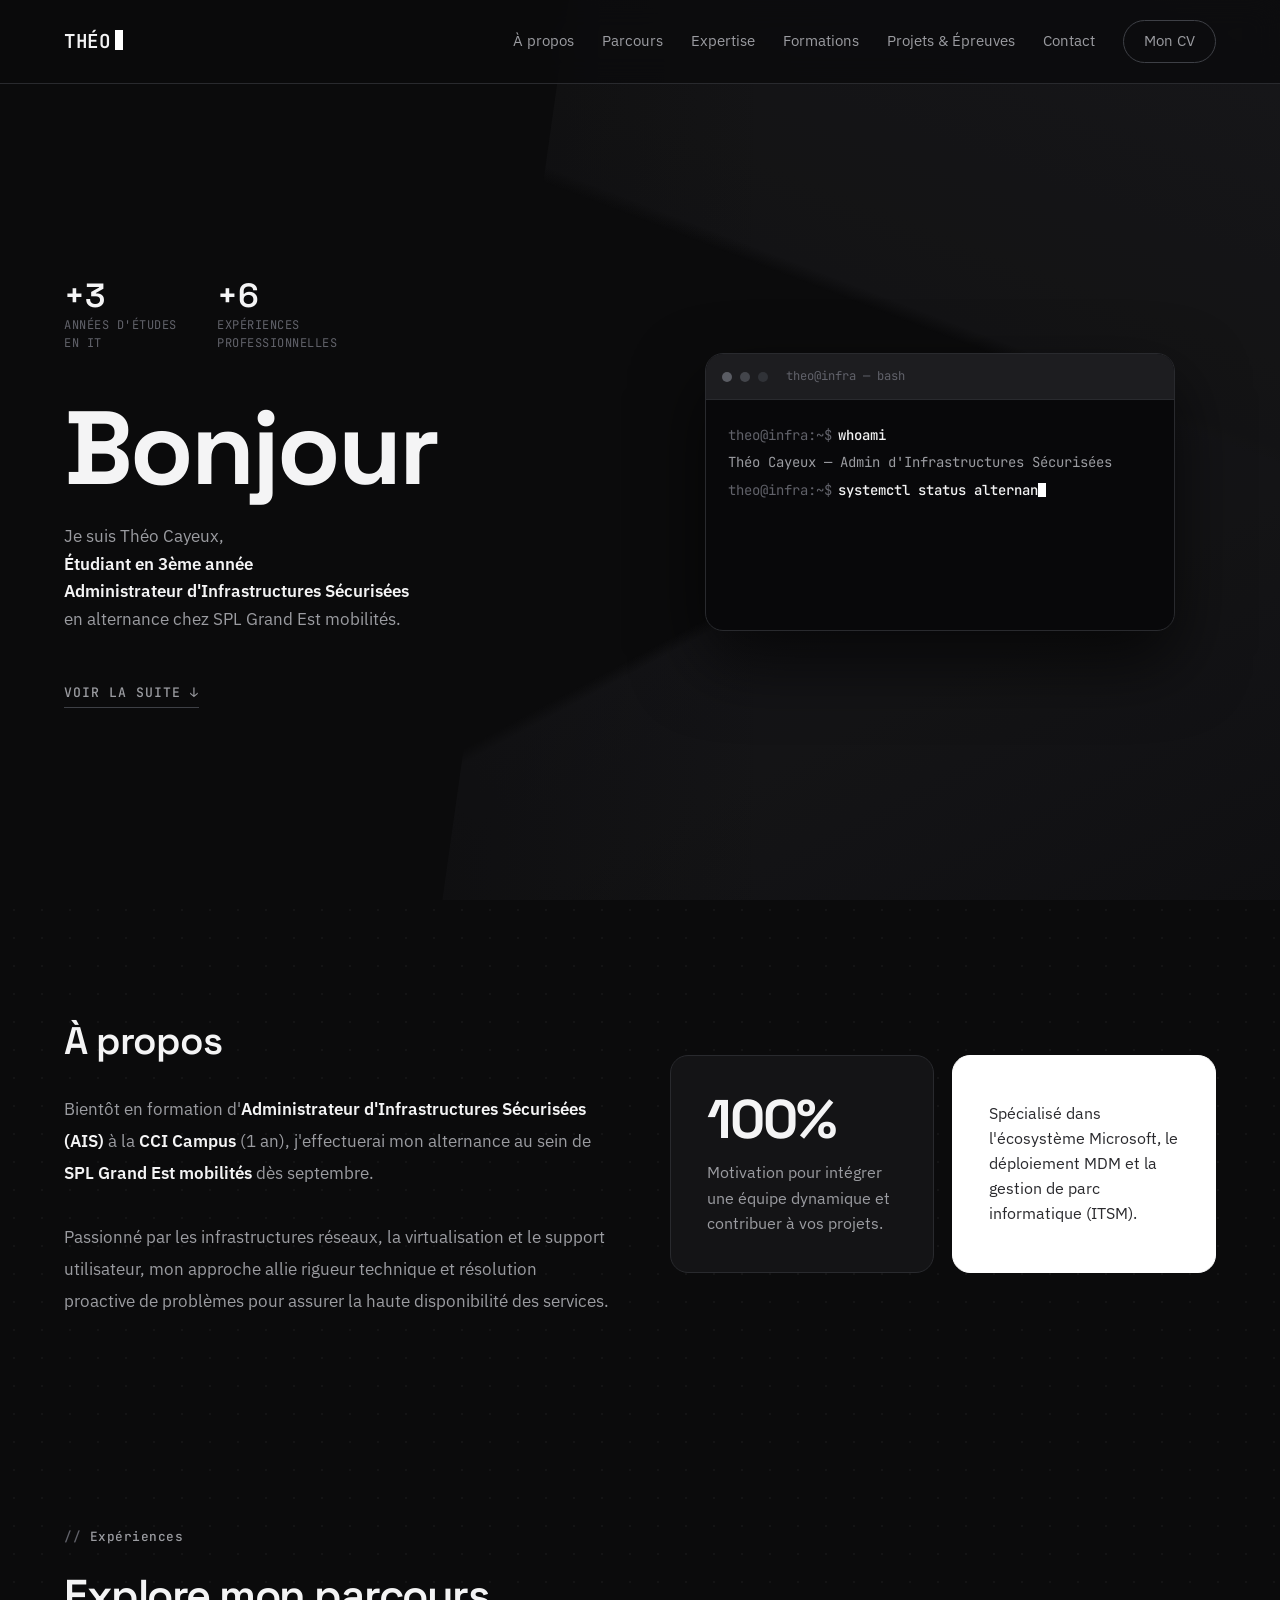
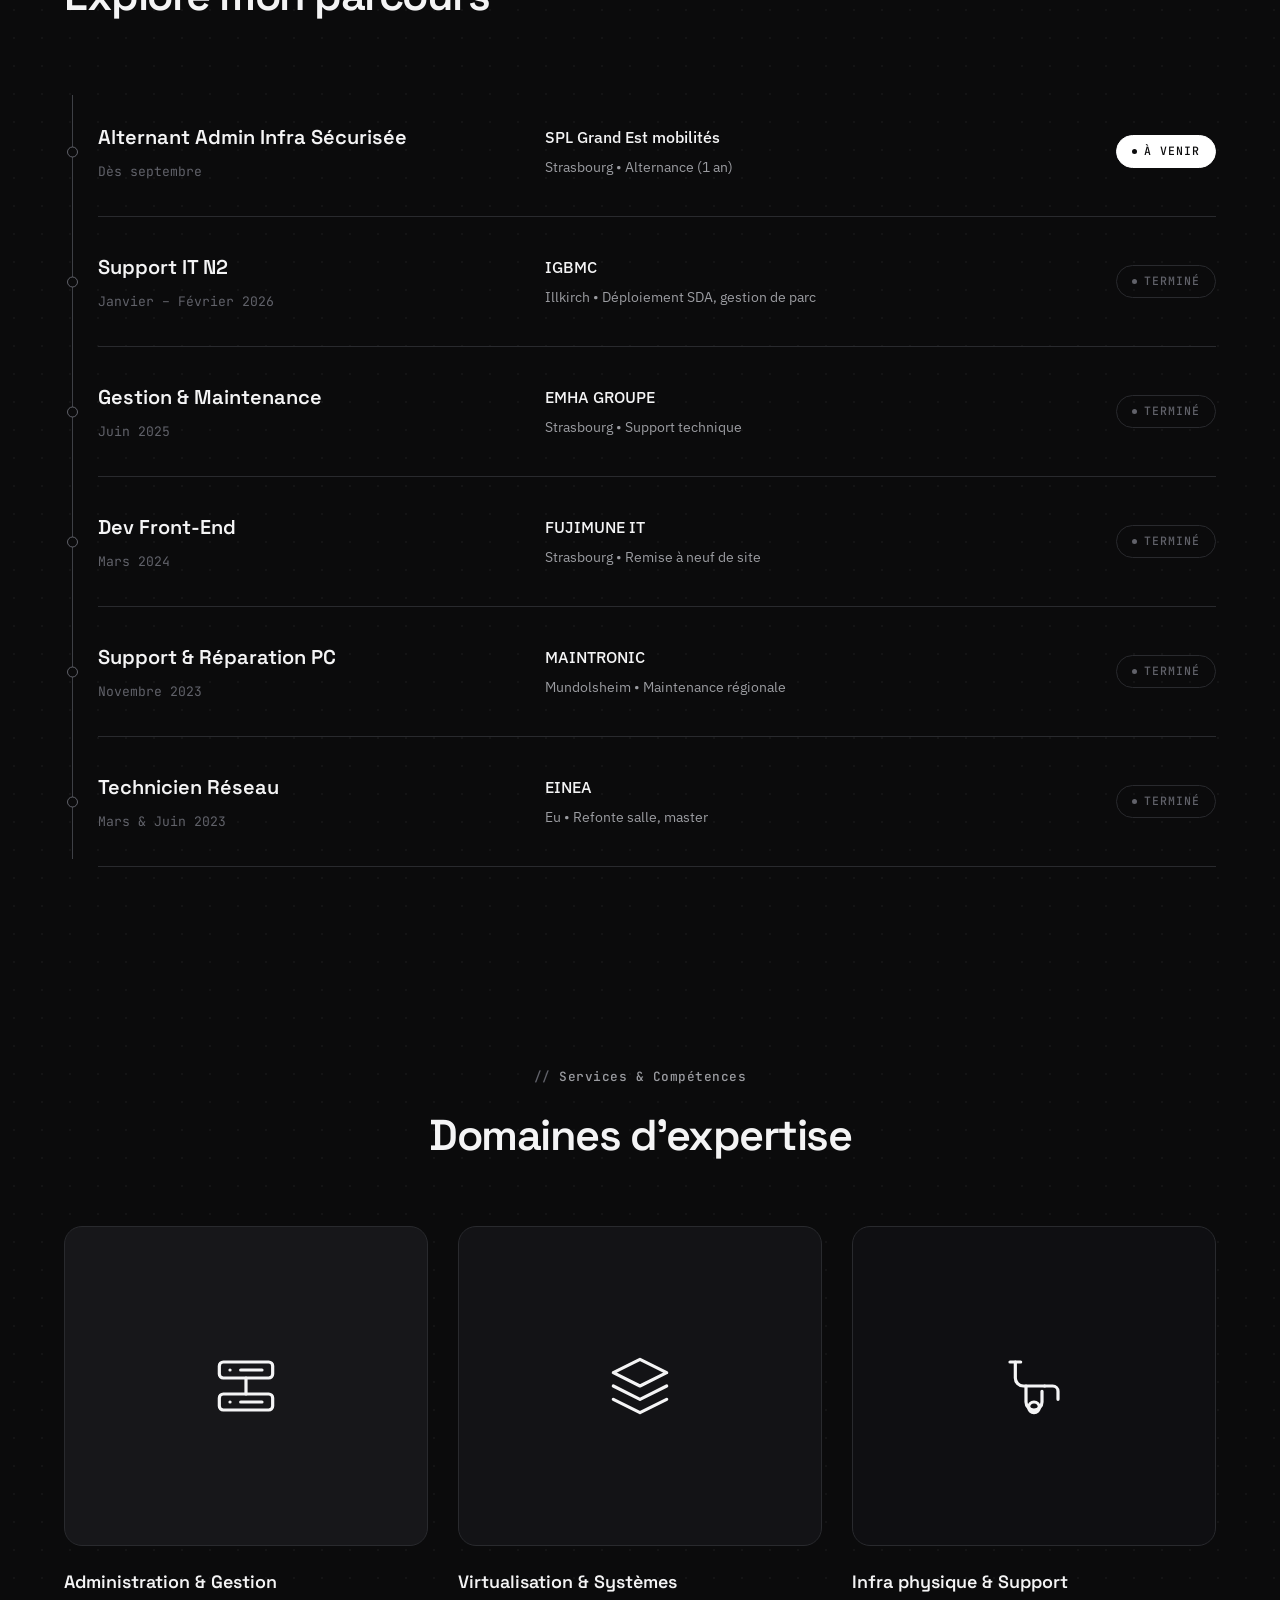
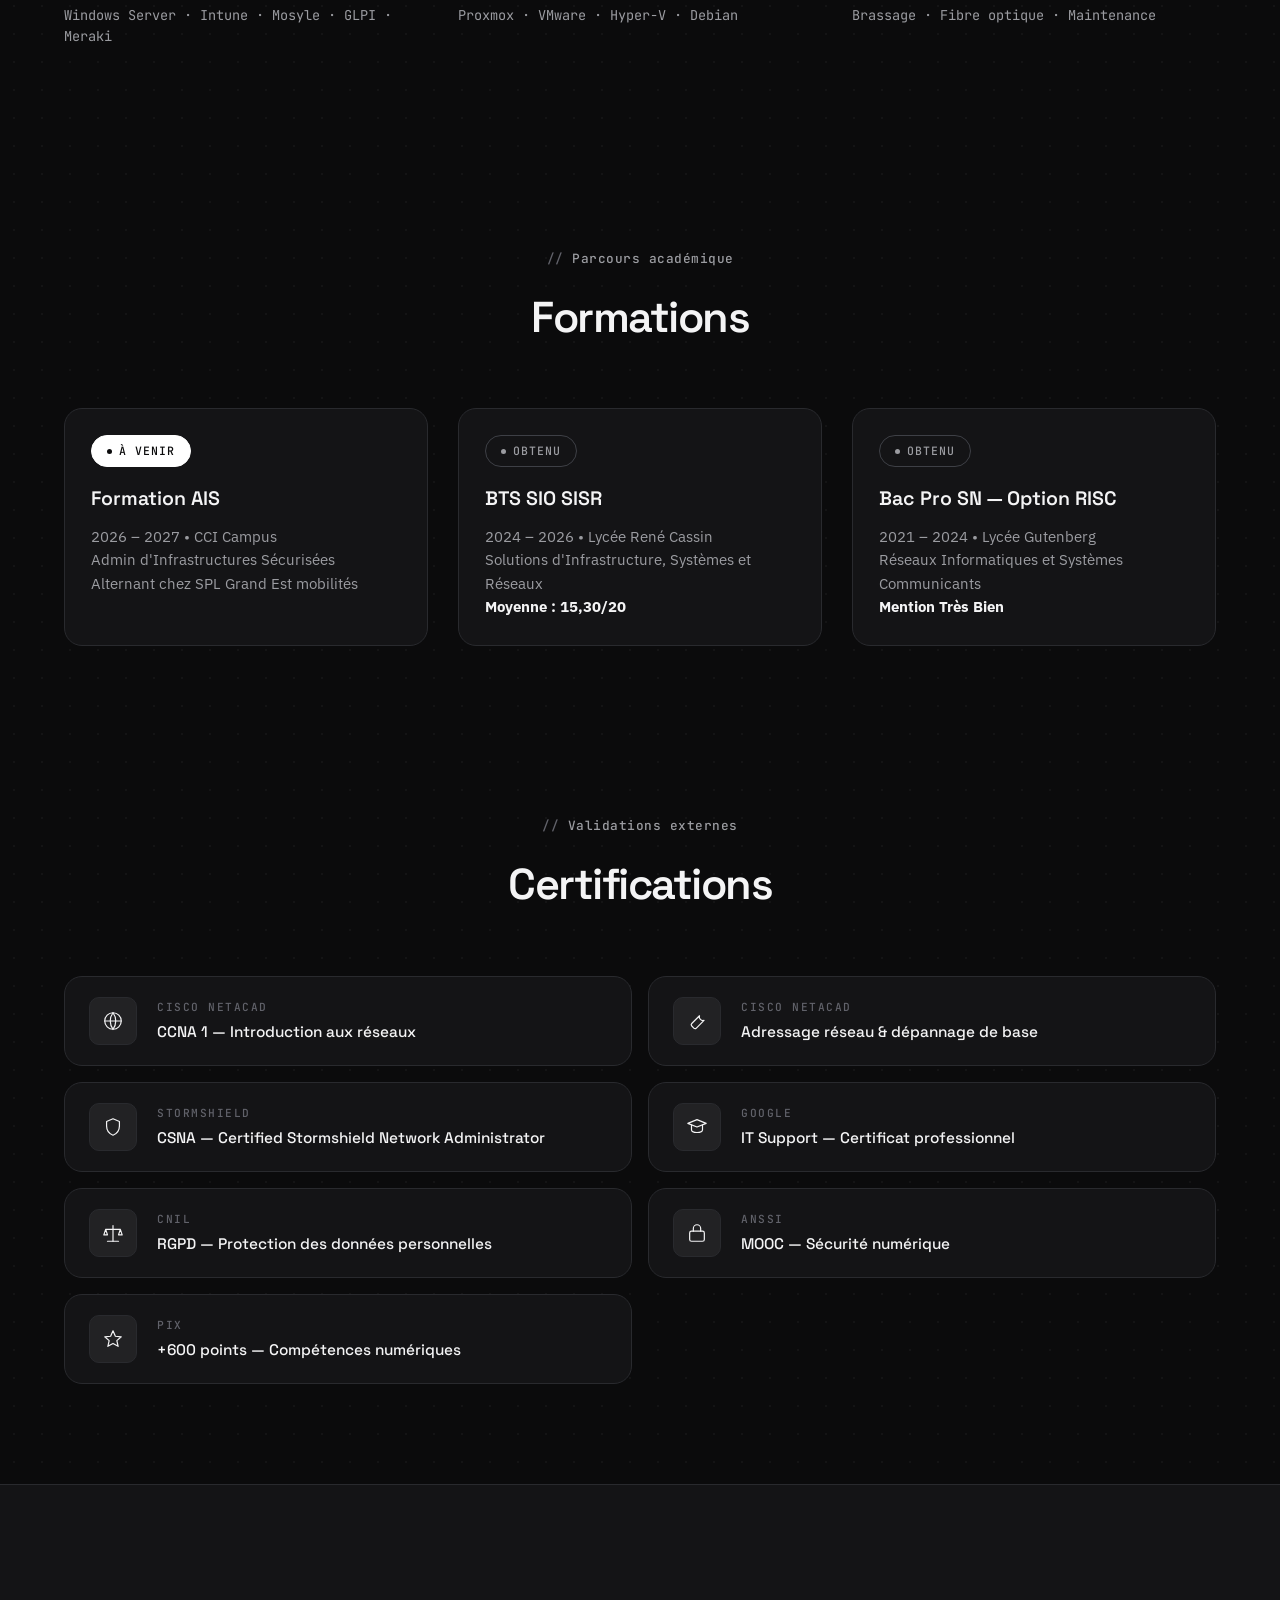
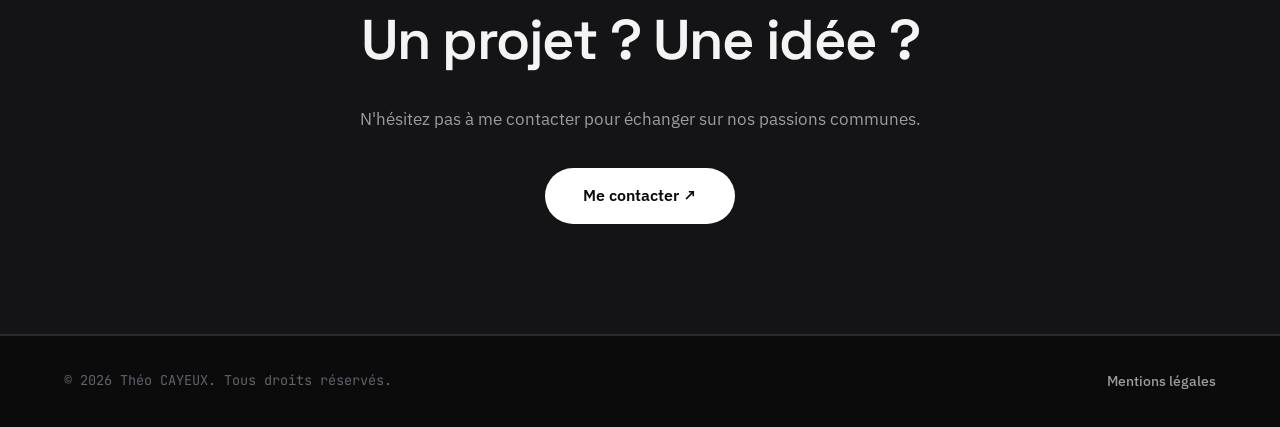
==== commit 5e0018cc: "a a" ====
--- a/index.html
+++ b/index.html
@@ -15,7 +15,7 @@
 <body>
 
     <nav class="navbar">
-        <div class="nav-logo"><a href="index.html">THÉO</a></div>
+        <div class="nav-logo"><a href="/">THÉO</a></div>
 
         <button class="menu-toggle" aria-label="Ouvrir le menu" aria-expanded="false">
             <span></span>
@@ -24,13 +24,13 @@
         </button>
 
         <div class="nav-links">
-            <a href="index.html#about">À propos</a>
-            <a href="index.html#experience">Parcours</a>
-            <a href="index.html#competences">Expertise</a>
-            <a href="index.html#formations">Formations</a>
-            <a href="projets.html">Projets &amp; Épreuves</a>
-            <a href="contact.html">Contact</a>
-            <a href="cv.html" class="nav-cta">Mon CV</a>
+            <a href="/#about">À propos</a>
+            <a href="/#experience">Parcours</a>
+            <a href="/#competences">Expertise</a>
+            <a href="/#formations">Formations</a>
+            <a href="/projets">Projets &amp; Épreuves</a>
+            <a href="/contact">Contact</a>
+            <a href="/cv" class="nav-cta">Mon CV</a>
         </div>
     </nav>
     <div class="nav-overlay"></div>
@@ -369,7 +369,7 @@
         <div class="banner-content reveal-scale">
             <h2>Un projet ? Une idée ?</h2>
             <p>N'hésitez pas à me contacter pour échanger sur nos passions communes.</p>
-            <a href="contact.html" class="btn-cta">Me contacter &nearr;</a>
+            <a href="/contact" class="btn-cta">Me contacter &nearr;</a>
         </div>
     </section>
 
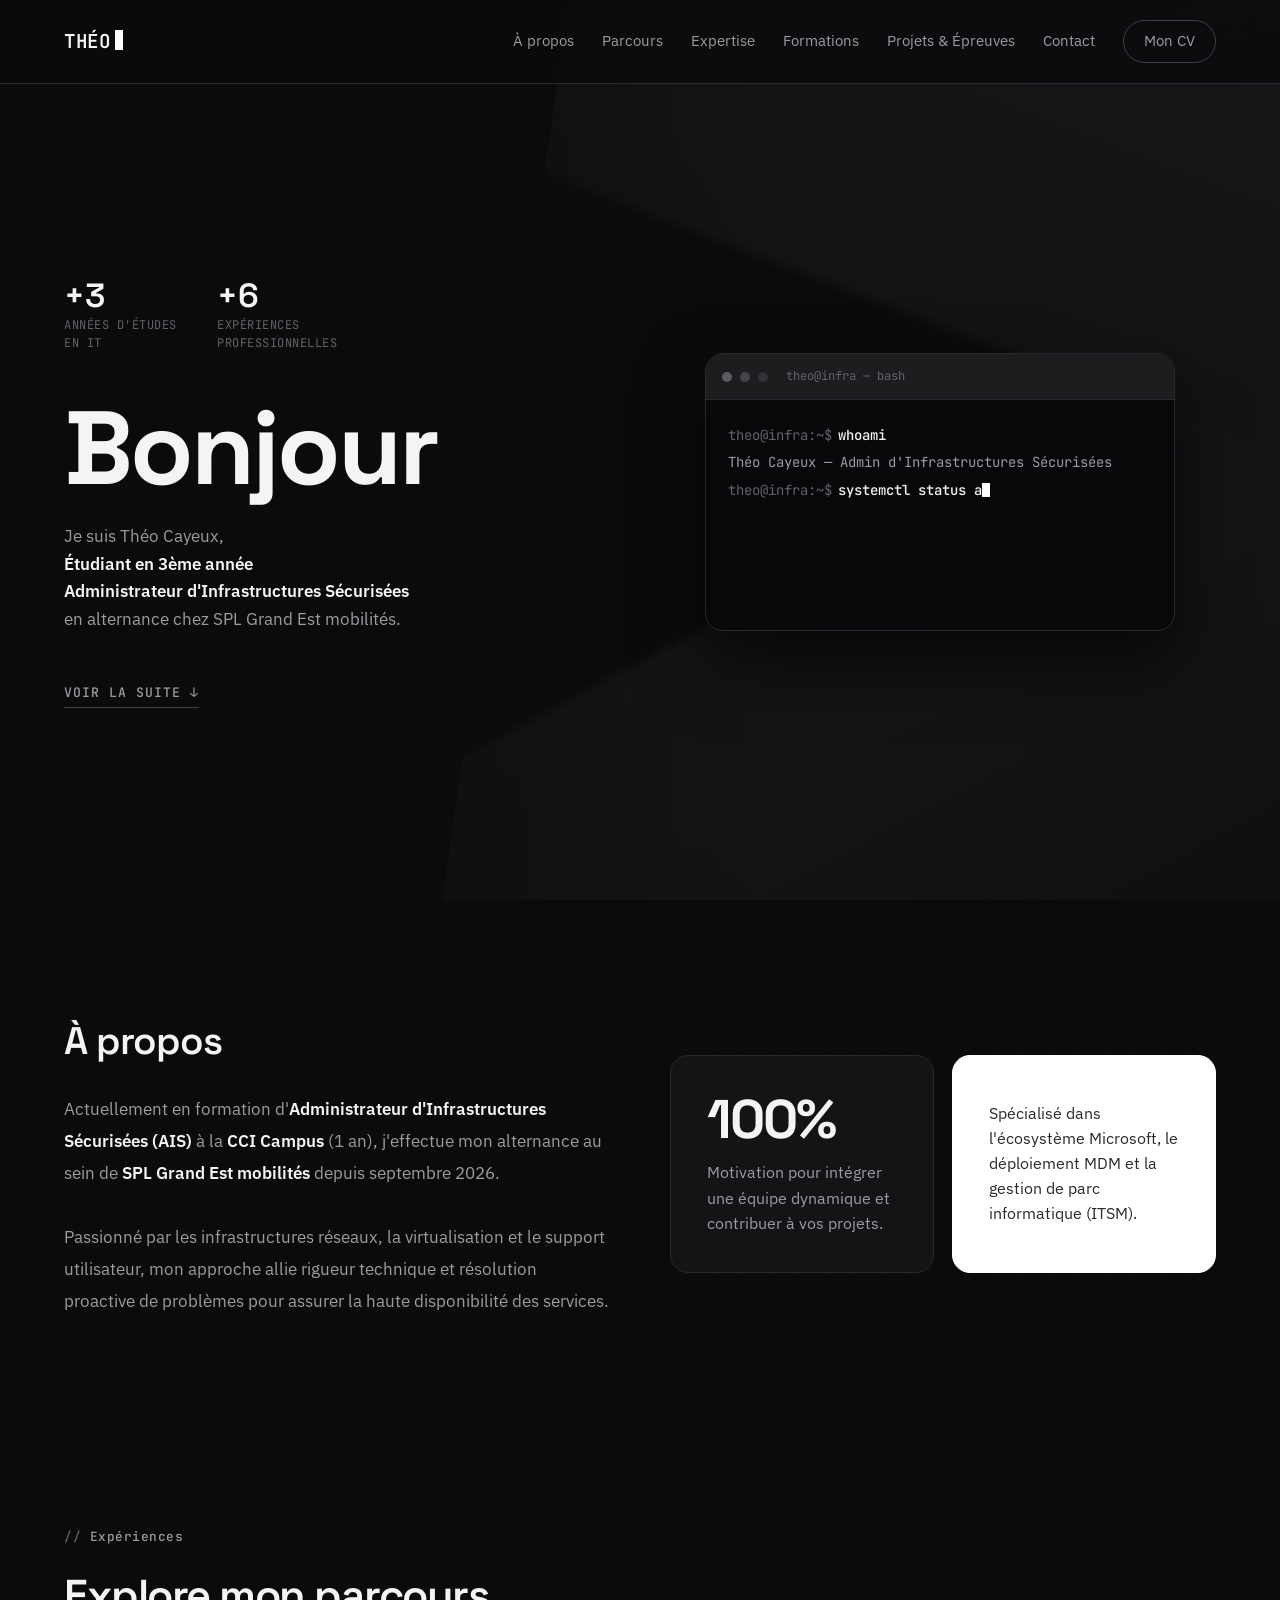
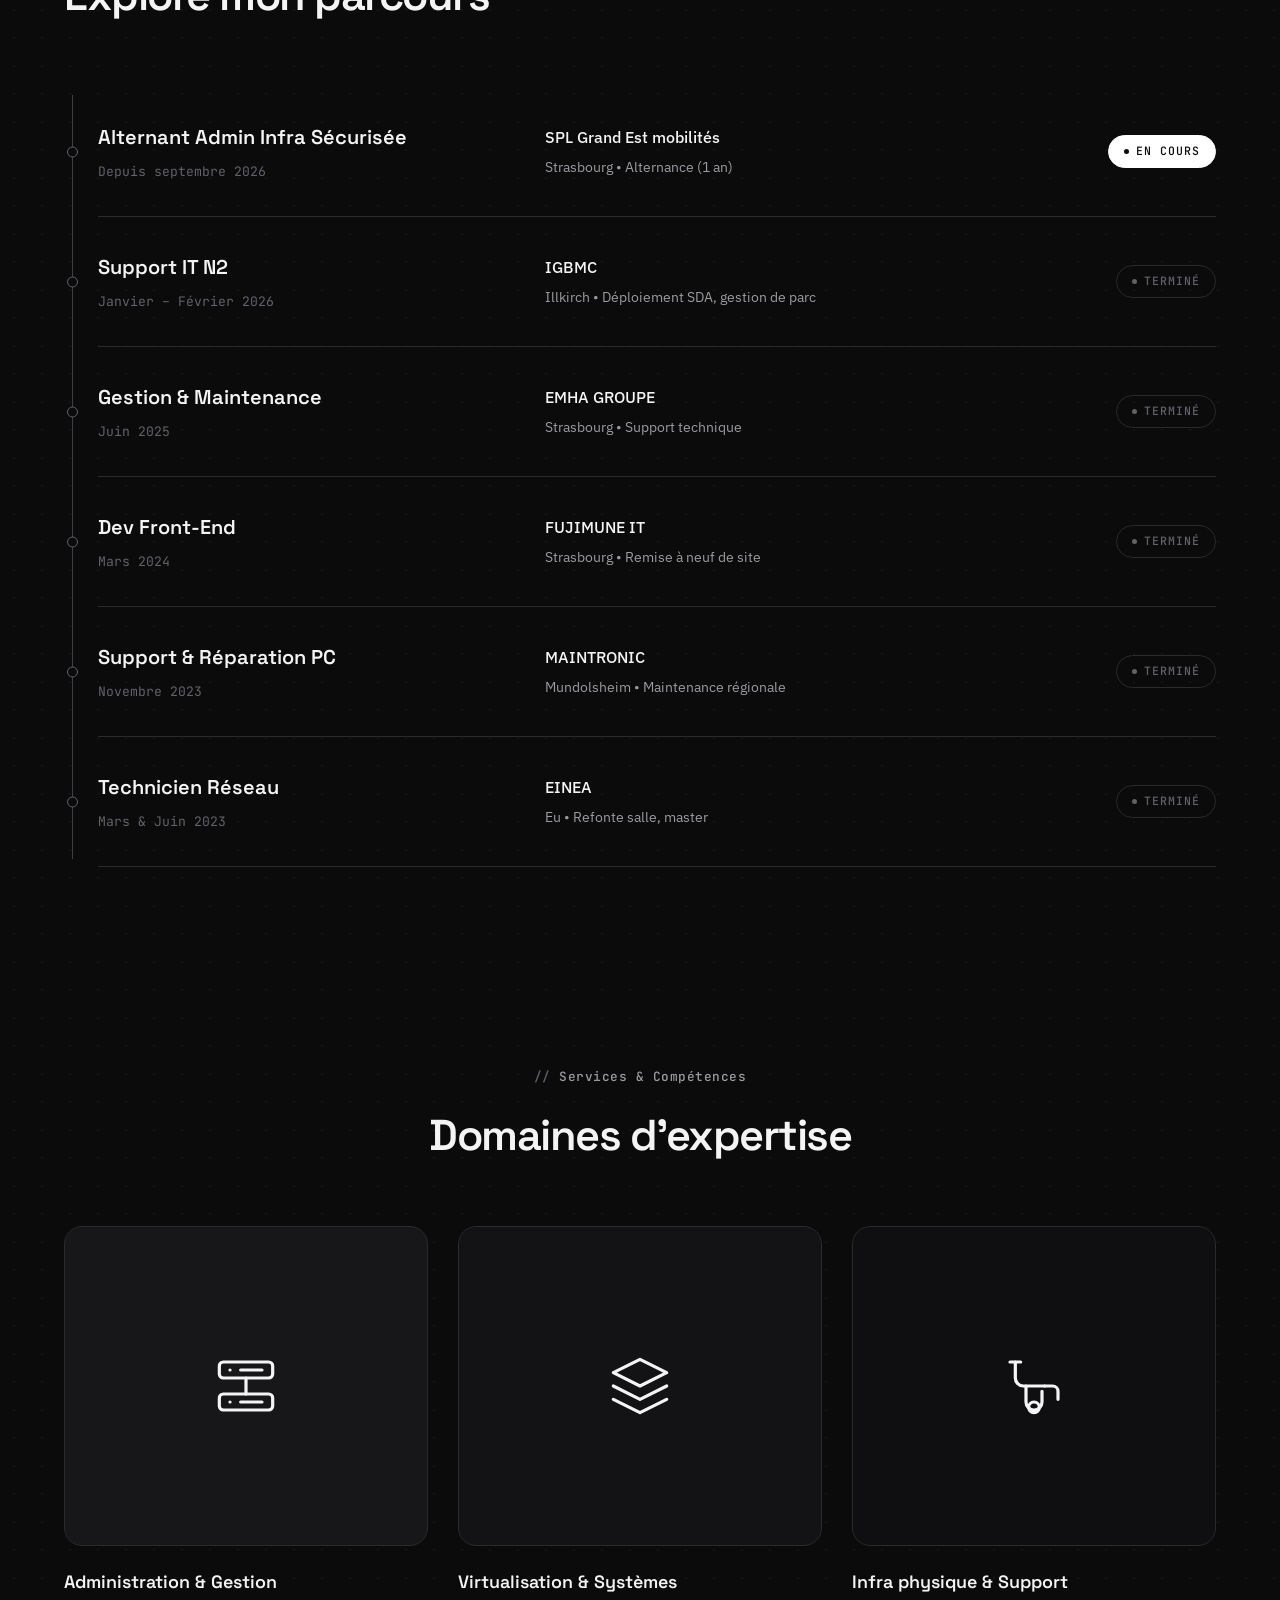
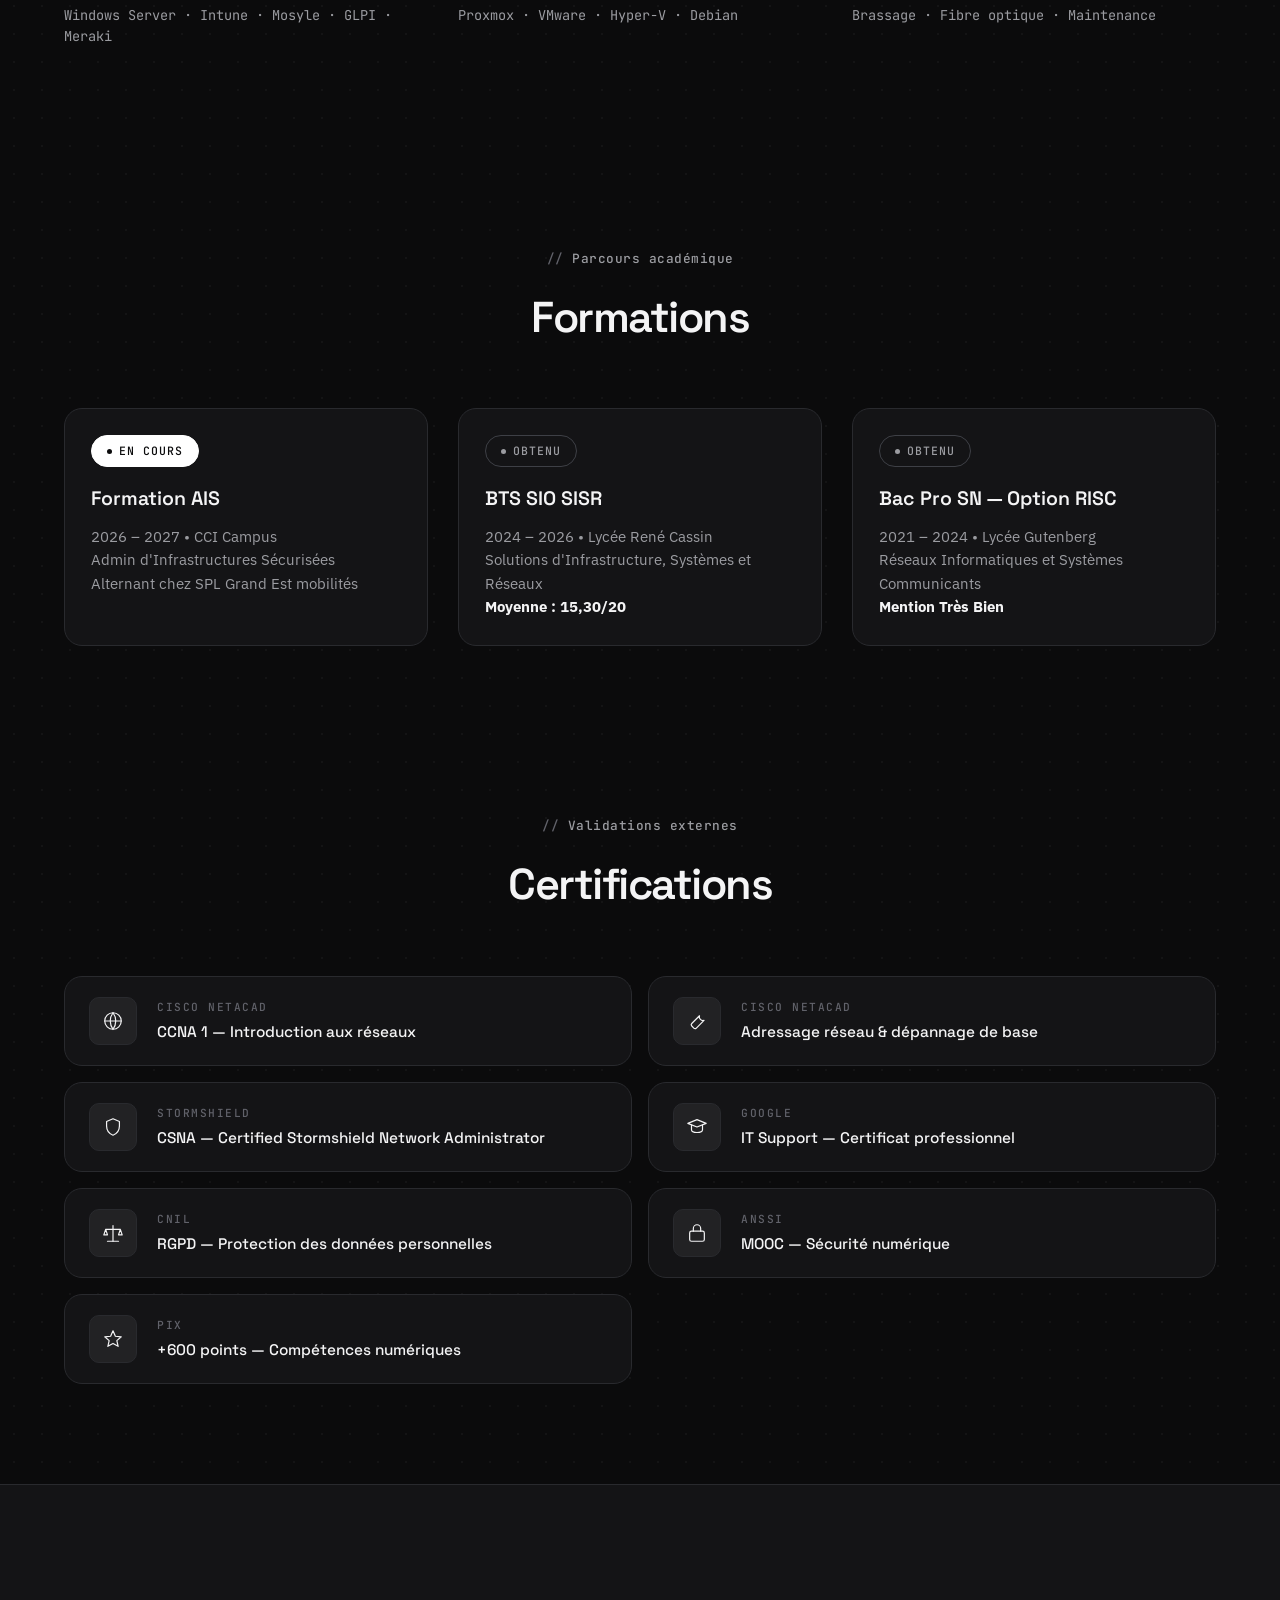
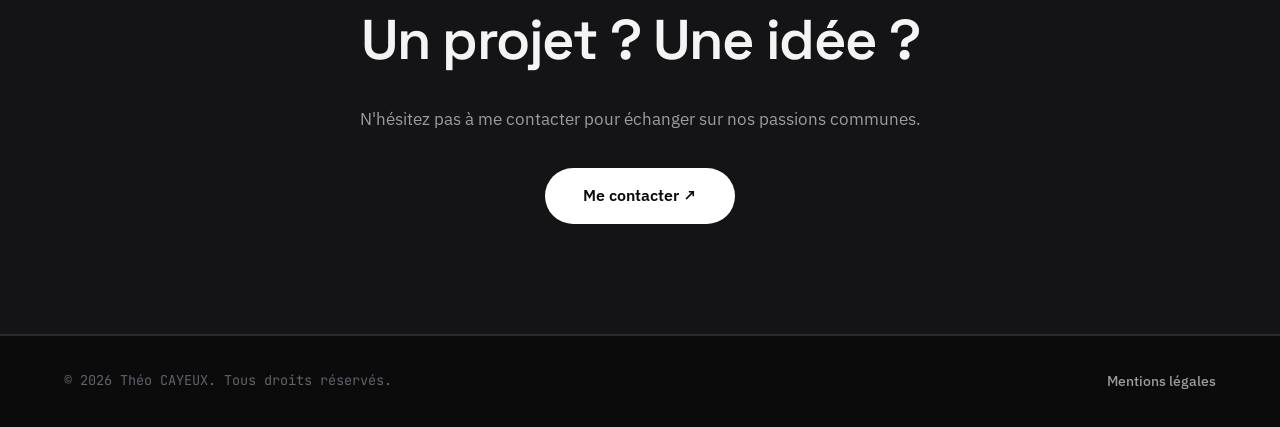
==== commit e63ac2a1: "Mettre à jour le portfolio : alternance et formation AIS en cours L'alternance chez SPL Grand Est mo" ====
--- a/index.html
+++ b/index.html
@@ -74,7 +74,7 @@
         <div class="about-grid">
             <div class="about-text reveal-left">
                 <h2>À propos</h2>
-                <p>Bientôt en formation d'<strong>Administrateur d'Infrastructures Sécurisées (AIS)</strong> à la <strong>CCI Campus</strong> (1 an), j'effectuerai mon alternance au sein de <strong>SPL Grand Est mobilités</strong> dès septembre.<br><br>Passionné par les infrastructures réseaux, la virtualisation et le support utilisateur, mon approche allie rigueur technique et résolution proactive de problèmes pour assurer la haute disponibilité des services.</p>
+                <p>Actuellement en formation d'<strong>Administrateur d'Infrastructures Sécurisées (AIS)</strong> à la <strong>CCI Campus</strong> (1 an), j'effectue mon alternance au sein de <strong>SPL Grand Est mobilités</strong> depuis septembre 2026.<br><br>Passionné par les infrastructures réseaux, la virtualisation et le support utilisateur, mon approche allie rigueur technique et résolution proactive de problèmes pour assurer la haute disponibilité des services.</p>
             </div>
             <div class="about-visuals reveal-stagger">
                 <div class="about-card">
@@ -99,14 +99,14 @@
             <div class="exp-row">
                 <div class="exp-role">
                     <h3>Alternant Admin Infra Sécurisée</h3>
-                    <p>Dès septembre</p>
+                    <p>Depuis septembre 2026</p>
                 </div>
                 <div class="exp-company">
                     <p>SPL Grand Est mobilités</p>
                     <span>Strasbourg • Alternance (1 an)</span>
                 </div>
                 <div class="exp-badge">
-                    <span class="badge badge--current">À venir</span>
+                    <span class="badge badge--current">En cours</span>
                 </div>
             </div>
 
@@ -249,7 +249,7 @@
         <div class="insights-grid reveal-stagger">
 
             <div class="insight-card">
-                <span class="badge badge--current">À venir</span>
+                <span class="badge badge--current">En cours</span>
                 <h3>Formation AIS</h3>
                 <p>2026 – 2027 • CCI Campus<br>Admin d'Infrastructures Sécurisées<br>Alternant chez SPL Grand Est mobilités</p>
             </div>
